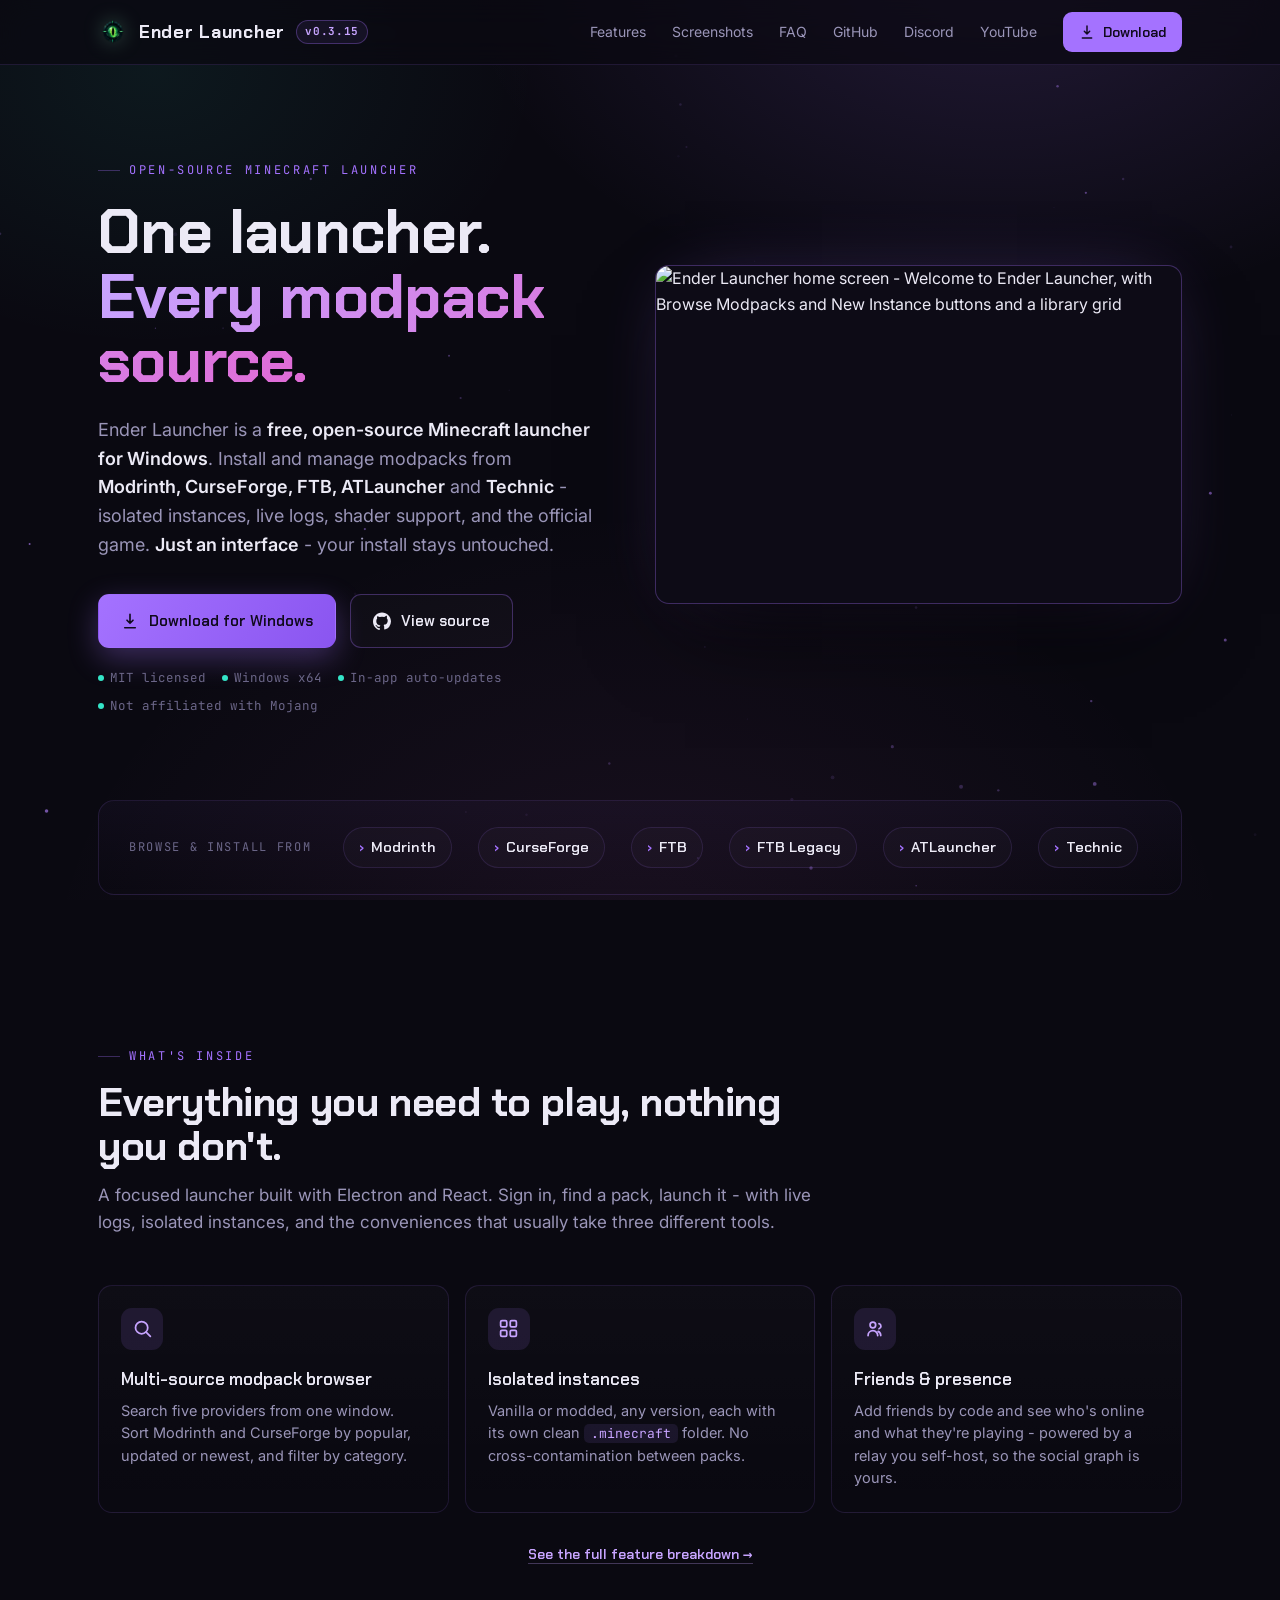
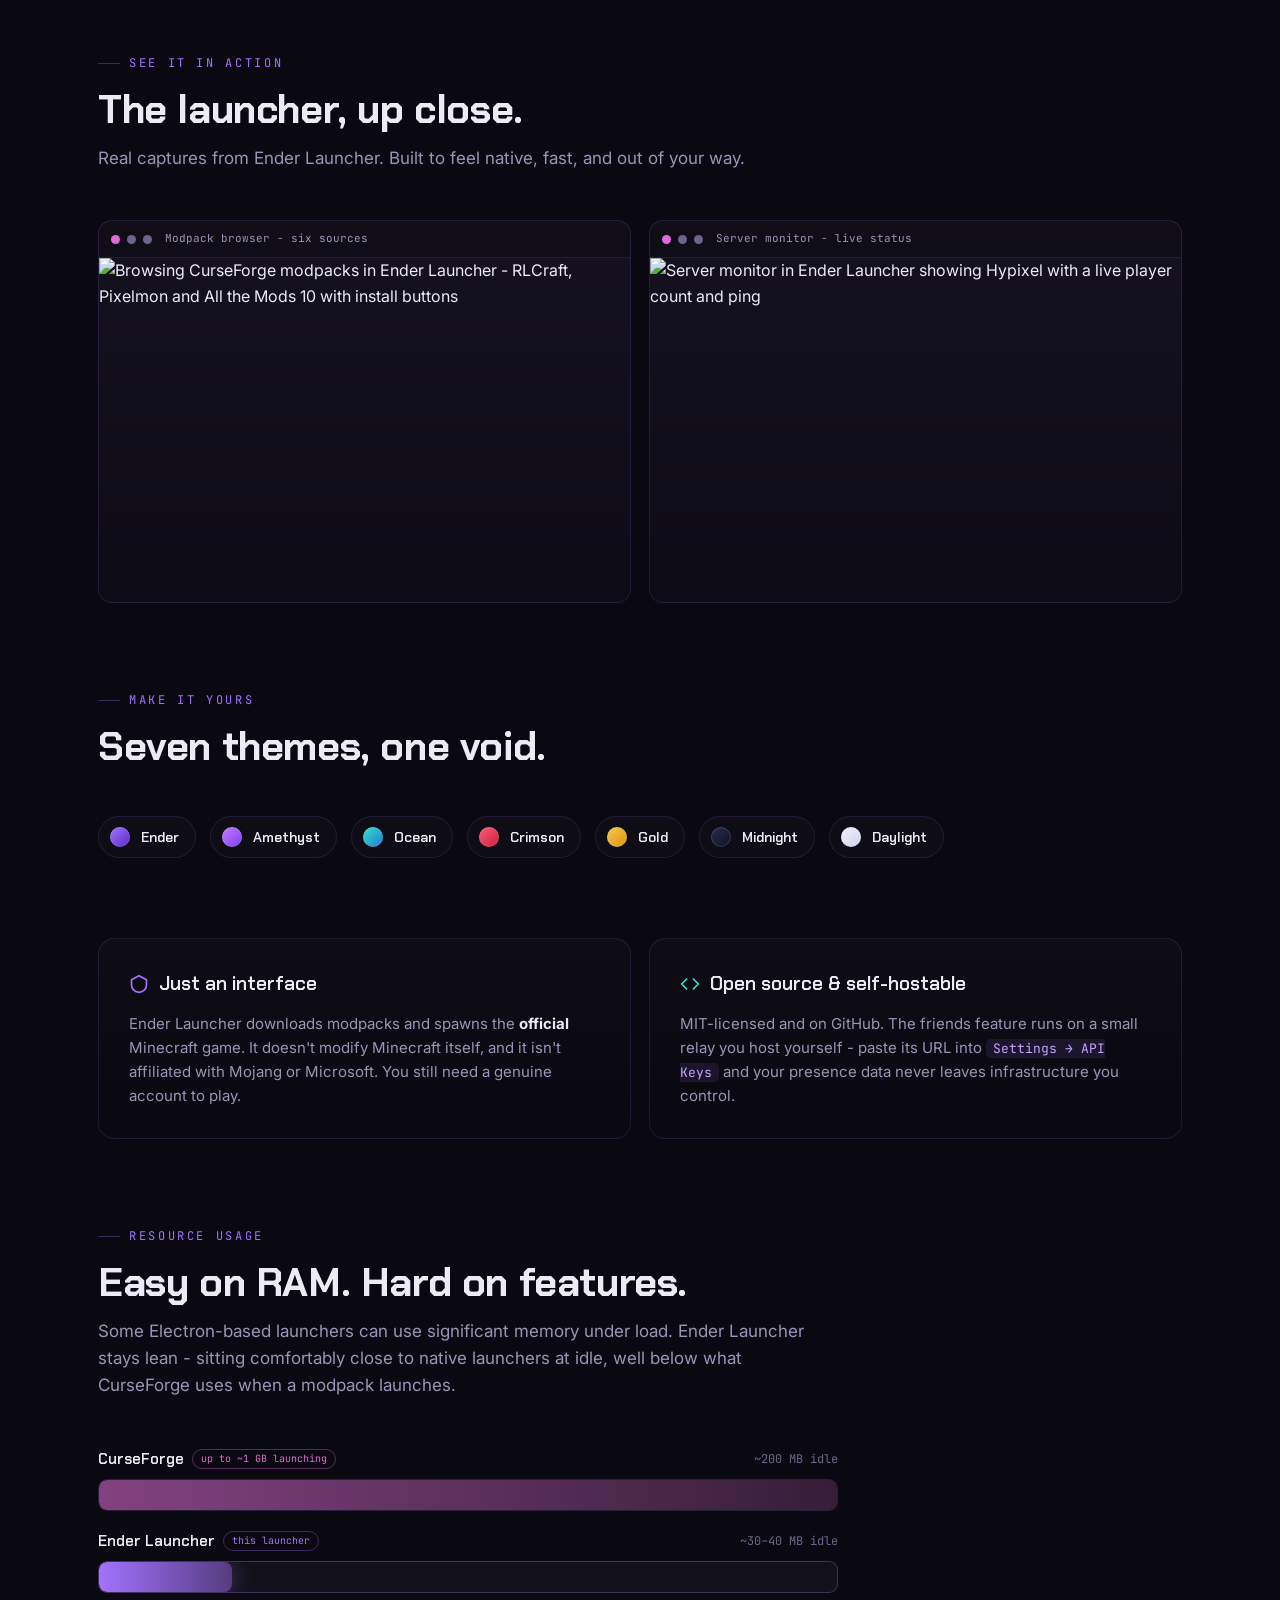
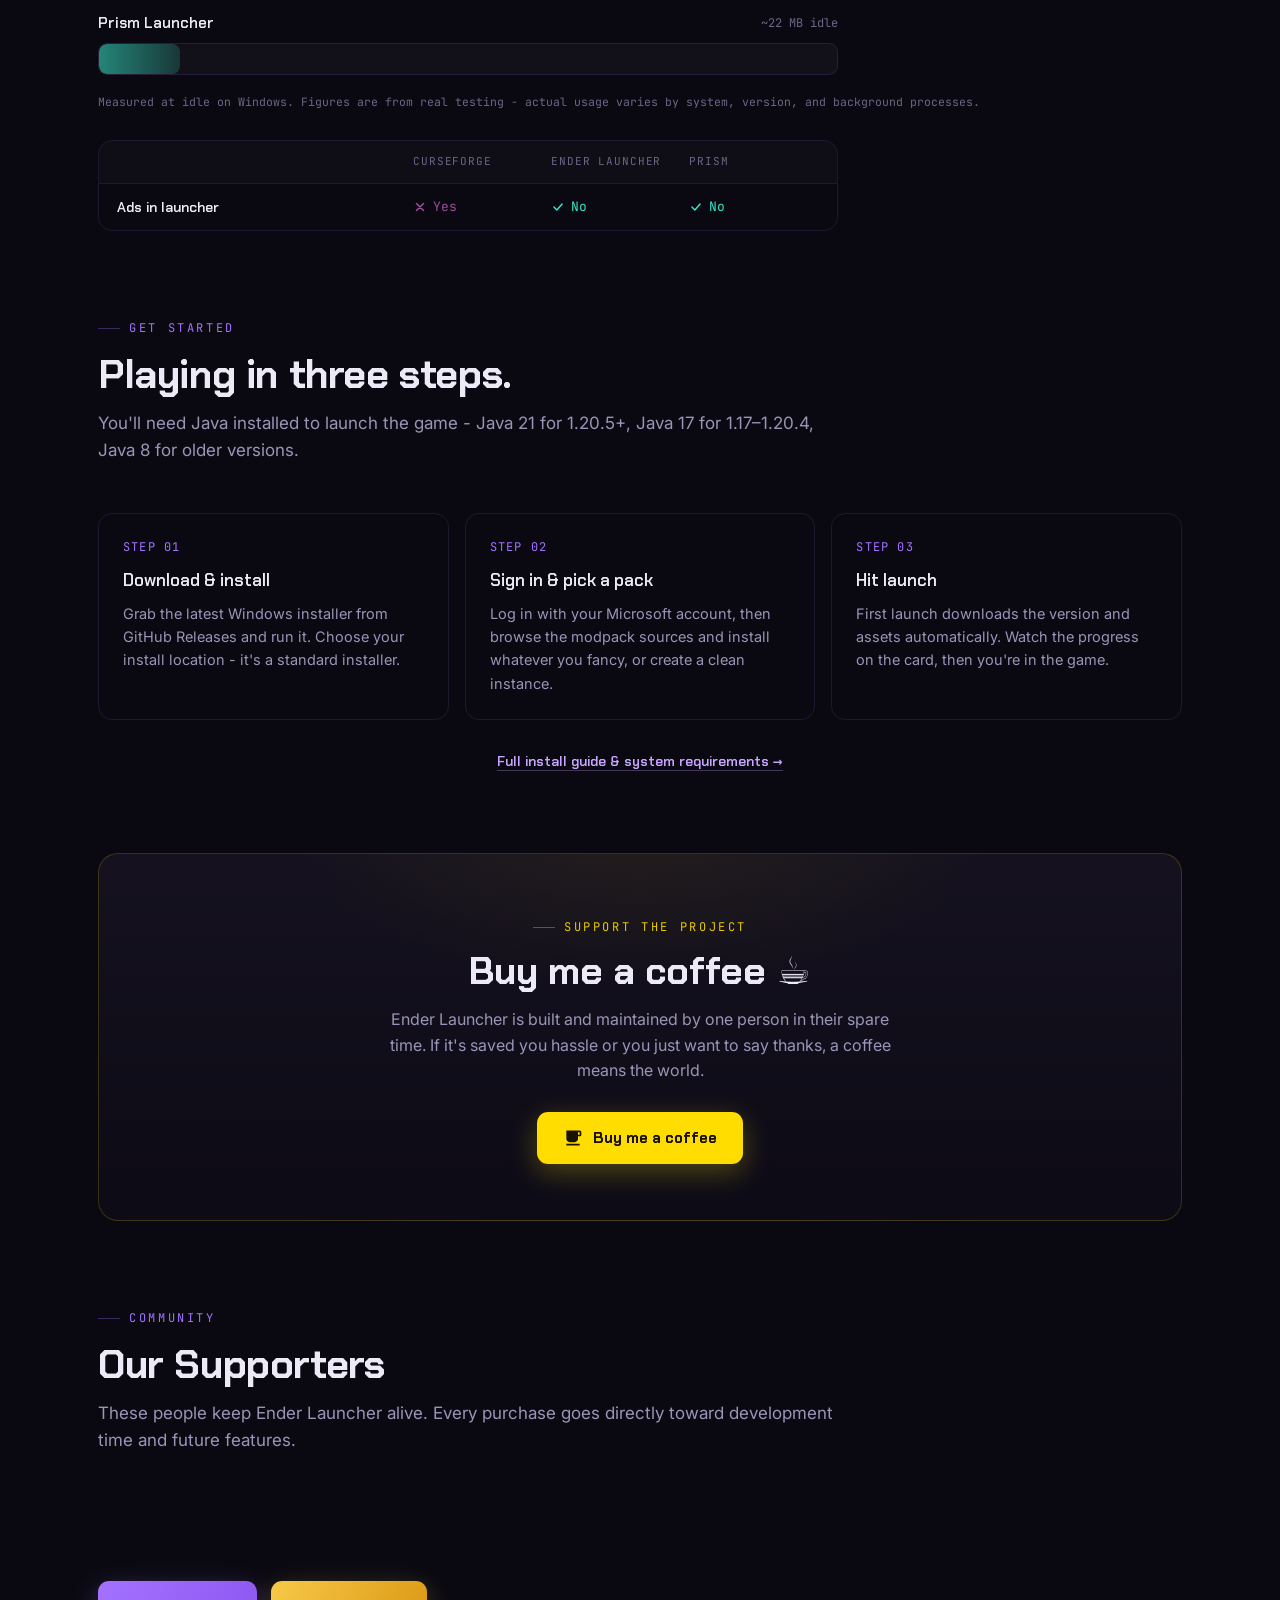
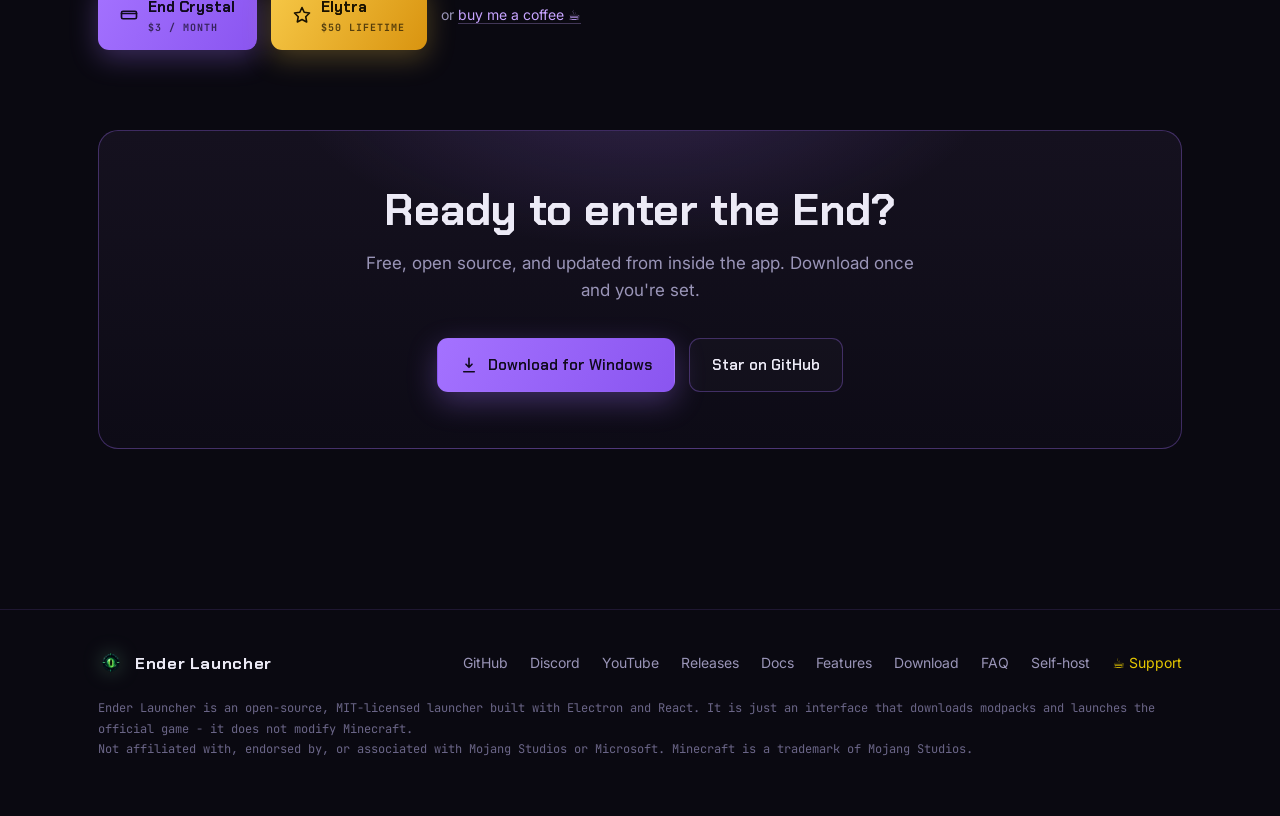
==== index.html @ 870aa7b1 "Rebrand from Ender Client to Ender Launcher Renames all display text, meta tags, structured data, an" ====
<!DOCTYPE html>
<html lang="en">
<head>
<meta charset="UTF-8" />
<meta name="viewport" content="width=device-width, initial-scale=1.0" />
<title>Ender Launcher | Free Open-Source Minecraft Launcher for Modrinth &amp; CurseForge</title>
<meta name="description" content="Free, open-source Minecraft launcher for Windows. Browse Modrinth, CurseForge, FTB, ATLauncher & Technic - isolated instances, live logs, shader support. MIT-licensed." />
<link rel="canonical" href="https://ender-client.xyz/" />

<link rel="icon" href="assets/favicon.ico" sizes="any" />
<link rel="icon" type="image/png" sizes="96x96" href="assets/favicon-96x96.png" />
<link rel="icon" type="image/png" sizes="192x192" href="assets/favicon-192x192.png" />
<link rel="icon" type="image/png" sizes="512x512" href="assets/favicon-512x512.png" />
<link rel="apple-touch-icon" href="assets/apple-touch-icon.png" />

<!-- Open Graph / social -->
<meta property="og:type" content="website" />
<meta property="og:url" content="https://ender-client.xyz/" />
<meta property="og:title" content="Ender Launcher - One launcher. Every modpack source." />
<meta property="og:description" content="Open-source Minecraft launcher. Browse Modrinth, CurseForge, FTB, ATLauncher and Technic, manage isolated instances, and launch the official game." />
<meta property="og:image" content="https://ender-client.xyz/assets/og.png" />
<meta property="og:site_name" content="Ender Launcher" />
<meta name="twitter:card" content="summary_large_image" />
<meta name="twitter:title" content="Ender Launcher - One launcher. Every modpack source." />
<meta name="twitter:description" content="Open-source Minecraft launcher for Modrinth, CurseForge, FTB, ATLauncher and Technic." />
<meta name="twitter:image" content="https://ender-client.xyz/assets/og.png" />
<meta name="theme-color" content="#0A0911" />

<link rel="preconnect" href="https://fonts.googleapis.com" />
<link rel="preconnect" href="https://fonts.gstatic.com" crossorigin />
<link href="https://fonts.googleapis.com/css2?family=Chakra+Petch:wght@500;600;700&family=Inter:wght@400;500;600&family=JetBrains+Mono:wght@400;500&display=swap" rel="stylesheet" />

<style>
  :root {
    --void: #0A0911;
    --void-2: #0D0B16;
    --obsidian: #15111F;
    --obsidian-2: #1C1729;
    --edge: rgba(164, 114, 255, 0.14);
    --edge-strong: rgba(164, 114, 255, 0.32);
    --ender: #A472FF;
    --ender-bright: #C7A4FF;
    --chorus: #E06AD6;
    --portal: #34E5C8;
    --paper: #ECEAF6;
    --mist: #9A95B8;
    --mist-dim: #6B6688;

    --display: "Chakra Petch", system-ui, sans-serif;
    --body: "Inter", system-ui, sans-serif;
    --mono: "JetBrains Mono", ui-monospace, monospace;

    --maxw: 1140px;
  }

  * { box-sizing: border-box; margin: 0; padding: 0; }
  html { scroll-behavior: smooth; }
  body {
    background: var(--void);
    color: var(--paper);
    font-family: var(--body);
    font-size: 16px;
    line-height: 1.6;
    -webkit-font-smoothing: antialiased;
    overflow-x: hidden;
  }

  .void-bg {
    position: fixed; inset: 0; z-index: -2;
    background:
      radial-gradient(900px 600px at 78% -5%, rgba(164,114,255,0.16), transparent 60%),
      radial-gradient(700px 500px at 12% 8%, rgba(52,229,200,0.07), transparent 55%),
      radial-gradient(1000px 800px at 50% 110%, rgba(224,106,214,0.08), transparent 60%),
      var(--void);
  }
  #particles { position: fixed; inset: 0; z-index: -1; pointer-events: none; }

  a { color: inherit; text-decoration: none; }
  .wrap { max-width: var(--maxw); margin: 0 auto; padding: 0 28px; }

  .eyebrow {
    font-family: var(--mono); font-size: 12px; letter-spacing: 0.22em;
    text-transform: uppercase; color: var(--ender);
    display: inline-flex; align-items: center; gap: 9px;
  }
  .eyebrow::before { content: ""; width: 22px; height: 1px; background: var(--edge-strong); }

  .logo-img {
    display: block;
  }

  /* nav */
  header {
    position: sticky; top: 0; z-index: 50;
    backdrop-filter: blur(14px);
    background: rgba(10, 9, 17, 0.72);
    border-bottom: 1px solid var(--edge);
  }
  nav { max-width: var(--maxw); margin: 0 auto; padding: 12px 28px; display: flex; align-items: center; gap: 18px; }
  .brand {
    display: flex; align-items: center; gap: 11px;
    font-family: var(--display); font-weight: 700; letter-spacing: 0.04em; font-size: 18px;
  }
  .brand .logo-img { width: 30px; height: 30px; filter: drop-shadow(0 0 10px rgba(120,200,150,0.35)); }
  .ver {
    font-family: var(--mono); font-size: 11px; color: var(--ender-bright);
    border: 1px solid var(--edge-strong); padding: 2px 8px; border-radius: 100px;
    background: rgba(164,114,255,0.08);
  }
  .nav-links { margin-left: auto; display: flex; align-items: center; gap: 26px; }
  .nav-links a { font-size: 14px; color: var(--mist); transition: color .18s; }
  .nav-links a:hover { color: var(--paper); }
  .nav-links a.nav-cta {
    display: inline-flex; align-items: center; gap: 8px;
    font-family: var(--display); font-weight: 600; font-size: 14px;
    padding: 9px 16px; border-radius: 9px; background: var(--ender); color: #110a1f;
    transition: transform .15s, box-shadow .15s;
  }
  .nav-links a.nav-cta:hover { color: #110a1f; transform: translateY(-1px); box-shadow: 0 8px 24px rgba(164,114,255,0.4); }
  .nav-toggle { display: none; }

  /* hero */
  .hero { padding: 88px 0 76px; }
  .hero-grid { display: grid; grid-template-columns: 1fr 1.05fr; gap: 56px; align-items: center; }
  h1 {
    font-family: var(--display); font-weight: 700;
    font-size: clamp(40px, 5.4vw, 62px); line-height: 1.04; letter-spacing: -0.01em; margin: 20px 0 0;
  }
  h1 .accent {
    background: linear-gradient(110deg, var(--ender-bright), var(--chorus));
    -webkit-background-clip: text; background-clip: text; color: transparent;
  }
  .lede { color: var(--mist); font-size: 18px; margin-top: 22px; max-width: 30em; }
  .lede strong { color: var(--paper); font-weight: 600; }
  .cta-row { display: flex; flex-wrap: wrap; gap: 14px; margin-top: 34px; }
  .btn {
    display: inline-flex; align-items: center; gap: 10px;
    font-family: var(--display); font-weight: 600; font-size: 15px;
    padding: 14px 22px; border-radius: 11px; border: 1px solid transparent;
    transition: transform .15s, box-shadow .15s, background .15s, border-color .15s;
  }
  .btn svg { width: 18px; height: 18px; }
  .btn-primary {
    background: linear-gradient(120deg, var(--ender), #8a55f0); color: #100a1d;
    box-shadow: 0 10px 30px rgba(164,114,255,0.32);
  }
  .btn-primary:hover { transform: translateY(-2px); box-shadow: 0 16px 40px rgba(164,114,255,0.45); }
  .btn-ghost { background: rgba(255,255,255,0.02); border-color: var(--edge-strong); color: var(--paper); }
  .btn-ghost:hover { border-color: var(--ender); background: rgba(164,114,255,0.08); }
  .meta-line {
    margin-top: 20px; font-family: var(--mono); font-size: 12.5px; color: var(--mist-dim);
    display: flex; flex-wrap: wrap; gap: 8px 16px;
  }
  .meta-line span { display: inline-flex; align-items: center; gap: 6px; }
  .dot { width: 6px; height: 6px; border-radius: 50%; background: var(--portal); }

  /* launcher mock */
  .mock {
    position: relative; border-radius: 16px; border: 1px solid var(--edge-strong);
    background: linear-gradient(180deg, var(--obsidian), var(--void-2));
    box-shadow: 0 40px 90px -30px rgba(0,0,0,0.8), 0 0 0 1px rgba(0,0,0,0.4);
    overflow: hidden; animation: rise .9s cubic-bezier(.2,.7,.2,1) both;
  }
  .mock-bar { display: flex; align-items: center; gap: 8px; padding: 11px 14px; border-bottom: 1px solid var(--edge); background: rgba(0,0,0,0.25); }
  .mock-bar .tl { display: flex; gap: 7px; }
  .mock-bar .tl i { width: 11px; height: 11px; border-radius: 50%; display: block; }
  .tl i:nth-child(1){ background:#E06AD6; } .tl i:nth-child(2){ background:#F0B53C; } .tl i:nth-child(3){ background:#34E5C8; }
  .mock-bar .title { margin-left: 8px; font-family: var(--display); font-weight: 600; font-size: 13px; letter-spacing: 0.03em; color: var(--mist); }
  .mock-body { display: grid; grid-template-columns: 52px 1fr; min-height: 380px; }
  .mock-side { border-right: 1px solid var(--edge); padding: 14px 0; display: flex; flex-direction: column; align-items: center; gap: 6px; background: rgba(0,0,0,0.15); }
  .mock-side .ic { width: 34px; height: 34px; border-radius: 9px; display: grid; place-items: center; color: var(--mist-dim); }
  .mock-side .ic svg { width: 17px; height: 17px; }
  .mock-side .ic.active { color: var(--ender-bright); background: rgba(164,114,255,0.14); box-shadow: inset 0 0 0 1px var(--edge-strong); }
  .mock-side .spacer { flex: 1; }
  .mock-main { padding: 16px 16px 18px; }
  .mock-head { display: flex; align-items: center; justify-content: space-between; margin-bottom: 14px; }
  .mock-head h4 { font-family: var(--display); font-weight: 600; font-size: 15px; }
  .mock-search { font-family: var(--mono); font-size: 11px; color: var(--mist-dim); border: 1px solid var(--edge); border-radius: 8px; padding: 6px 10px; }
  .cards { display: grid; gap: 10px; }
  .card { display: flex; align-items: center; gap: 12px; padding: 11px 12px; border-radius: 11px; border: 1px solid var(--edge); background: rgba(255,255,255,0.015); transition: border-color .2s, transform .2s; }
  .card:hover { border-color: var(--edge-strong); transform: translateX(2px); }
  .card.live { border-color: var(--edge-strong); background: rgba(164,114,255,0.06); }
  .card .thumb { width: 40px; height: 40px; border-radius: 9px; flex-shrink: 0; display: grid; place-items: center; font-family: var(--display); font-weight: 700; font-size: 16px; color: #0c0814; }
  .t-atm { background: linear-gradient(150deg,#A472FF,#6f44d8); }
  .t-van { background: linear-gradient(150deg,#34E5C8,#1f9e8c); color:#04201b; }
  .t-prom { background: linear-gradient(150deg,#E06AD6,#9a3e93); }
  .card .info { flex: 1; min-width: 0; }
  .card .name { font-weight: 600; font-size: 13.5px; display: flex; align-items: center; gap: 8px; }
  .card .tag { font-family: var(--mono); font-size: 10px; color: var(--mist); border: 1px solid var(--edge); border-radius: 5px; padding: 1px 6px; }
  .card .sub { font-family: var(--mono); font-size: 11px; color: var(--mist-dim); margin-top: 3px; }
  .card .play { width: 36px; height: 36px; border-radius: 9px; flex-shrink: 0; display: grid; place-items: center; background: var(--ender); color: #110a1f; box-shadow: 0 6px 16px rgba(164,114,255,0.4); }
  .card .play svg { width: 15px; height: 15px; }
  .progress { margin-top: 8px; height: 5px; border-radius: 100px; background: rgba(255,255,255,0.07); overflow: hidden; }
  .progress i { display: block; height: 100%; width: 64%; background: linear-gradient(90deg, var(--ender), var(--chorus)); border-radius: 100px; animation: load 2.6s ease-in-out infinite; }

  /* real hero screenshot */
  .hero-shot {
    border-radius: 14px; border: 1px solid var(--edge-strong); overflow: hidden;
    background: var(--void-2);
    box-shadow: 0 40px 90px -30px rgba(0,0,0,0.85), 0 0 70px -25px rgba(164,114,255,0.35);
    animation: rise .9s cubic-bezier(.2,.7,.2,1) both;
  }
  .hero-shot img { display: block; width: 100%; height: auto; }

  /* sources */
  .sources { padding: 8px 0 64px; }
  .sources .strip {
    border: 1px solid var(--edge); border-radius: 16px;
    background: linear-gradient(180deg, rgba(164,114,255,0.04), transparent);
    padding: 26px 30px; display: flex; align-items: center; flex-wrap: wrap; gap: 14px 26px;
  }
  .sources .label { font-family: var(--mono); font-size: 12px; letter-spacing: 0.14em; text-transform: uppercase; color: var(--mist-dim); margin-right: 6px; }
  .chip { font-family: var(--display); font-weight: 600; font-size: 14.5px; color: var(--paper); padding: 8px 15px; border-radius: 100px; border: 1px solid var(--edge); background: rgba(255,255,255,0.02); transition: border-color .2s; }
  .chip:hover { border-color: var(--edge-strong); }
  .chip .d { color: var(--ender); margin-right: 7px; }

  /* sections */
  section.block { padding: 80px 0; }
  .sec-head { max-width: 46em; margin-bottom: 48px; }
  .sec-head h2 { font-family: var(--display); font-weight: 700; font-size: clamp(28px, 3.6vw, 40px); line-height: 1.1; margin-top: 14px; letter-spacing: -0.01em; }
  .sec-head p { color: var(--mist); margin-top: 14px; font-size: 17px; }

  /* features */
  .feat-grid { display: grid; grid-template-columns: repeat(3, 1fr); gap: 16px; }
  .feat { border: 1px solid var(--edge); border-radius: 14px; padding: 22px; background: linear-gradient(180deg, rgba(255,255,255,0.018), transparent); transition: border-color .2s, transform .2s, background .2s; }
  .feat:hover { border-color: var(--edge-strong); transform: translateY(-3px); background: rgba(164,114,255,0.04); }
  .feat .ic { width: 42px; height: 42px; border-radius: 11px; display: grid; place-items: center; background: rgba(164,114,255,0.12); color: var(--ender-bright); margin-bottom: 16px; }
  .feat .ic svg { width: 21px; height: 21px; }
  .feat h3 { font-family: var(--display); font-weight: 600; font-size: 17px; margin-bottom: 7px; }
  .feat p { color: var(--mist); font-size: 14.5px; line-height: 1.55; }

  /* screenshots gallery */
  .gallery { display: grid; grid-template-columns: repeat(2, 1fr); gap: 18px; }
  .shot {
    border-radius: 14px; border: 1px solid var(--edge); overflow: hidden;
    background: linear-gradient(180deg, var(--obsidian), var(--void-2));
    transition: border-color .2s, transform .2s; position: relative;
  }
  .shot:hover { border-color: var(--edge-strong); transform: translateY(-3px); }
  .shot .chrome { display: flex; align-items: center; gap: 7px; padding: 9px 12px; border-bottom: 1px solid var(--edge); background: rgba(0,0,0,0.25); }
  .shot .chrome i { width: 9px; height: 9px; border-radius: 50%; background: var(--mist-dim); }
  .shot .chrome i:first-child { background: var(--chorus); }
  .shot .chrome span { margin-left: 6px; font-family: var(--mono); font-size: 11px; color: var(--mist); }
  .shot img { display: block; width: 100%; height: auto; }
  /* placeholder state until real screenshots are added */
  .shot .ph {
    aspect-ratio: 16 / 10; display: flex; flex-direction: column; align-items: center; justify-content: center; gap: 12px;
    background:
      radial-gradient(400px 200px at 50% 30%, rgba(164,114,255,0.08), transparent 70%),
      repeating-linear-gradient(135deg, rgba(255,255,255,0.015) 0 2px, transparent 2px 12px);
    color: var(--mist-dim);
  }
  .shot .ph img { width: 52px; height: 52px; image-rendering: pixelated; opacity: 0.5; }
  .shot .ph .cap { font-family: var(--mono); font-size: 12px; letter-spacing: 0.06em; }

  /* themes */
  .themes-row { display: flex; flex-wrap: wrap; gap: 14px; margin-top: 8px; }
  .theme { display: flex; align-items: center; gap: 11px; border: 1px solid var(--edge); border-radius: 100px; padding: 9px 16px 9px 11px; background: rgba(255,255,255,0.02); transition: border-color .2s, transform .2s; }
  .theme:hover { transform: translateY(-2px); border-color: var(--edge-strong); }
  .swatch { width: 20px; height: 20px; border-radius: 50%; box-shadow: inset 0 0 0 1px rgba(255,255,255,0.12); }
  .theme span { font-family: var(--display); font-weight: 600; font-size: 14px; }

  /* split panels */
  .split { display: grid; grid-template-columns: 1fr 1fr; gap: 18px; }
  .panel { border: 1px solid var(--edge); border-radius: 16px; padding: 30px; background: linear-gradient(180deg, rgba(255,255,255,0.018), transparent); }
  .panel h3 { font-family: var(--display); font-weight: 600; font-size: 19px; margin-bottom: 12px; display:flex; align-items:center; gap:10px; }
  .panel h3 svg { width: 20px; height: 20px; color: var(--ender); }
  .panel p { color: var(--mist); font-size: 15px; }
  .panel.portal h3 svg { color: var(--portal); }
  code.inline { font-family: var(--mono); font-size: 13px; color: var(--ender-bright); background: rgba(164,114,255,0.1); padding: 1px 7px; border-radius: 5px; }

  /* install */
  .steps { display: grid; grid-template-columns: repeat(3,1fr); gap: 16px; }
  .step { border: 1px solid var(--edge); border-radius: 14px; padding: 24px; }
  .step .n { font-family: var(--mono); font-size: 12px; color: var(--ender); letter-spacing: 0.1em; }
  .step h3 { font-family: var(--display); font-weight: 600; font-size: 17px; margin: 10px 0 8px; }
  .step p { color: var(--mist); font-size: 14.5px; }
  .step p code { font-family: var(--mono); font-size: 12.5px; color: var(--ender-bright); }

  /* ram comparison */
  .ram-chart { display: flex; flex-direction: column; gap: 18px; max-width: 740px; }
  .ram-row { display: flex; flex-direction: column; gap: 8px; }
  .ram-label { display: flex; align-items: center; justify-content: space-between; gap: 12px; }
  .ram-name { font-family: var(--display); font-weight: 600; font-size: 15px; display: flex; align-items: center; gap: 8px; }
  .ram-badge { font-family: var(--mono); font-size: 10px; color: var(--ender); border: 1px solid var(--edge-strong); border-radius: 100px; padding: 1px 8px; font-weight: 400; }
  .ram-badge-warn { color: var(--chorus); border-color: rgba(224,106,214,0.35); }
  .ram-val { font-family: var(--mono); font-size: 12px; color: var(--mist-dim); white-space: nowrap; }
  .ram-track { height: 32px; background: rgba(255,255,255,0.035); border-radius: 9px; border: 1px solid var(--edge); overflow: hidden; }
  .ram-fill { height: 100%; border-radius: 8px; transition: width .6s cubic-bezier(.2,.7,.2,1); }
  .ram-fill-high  { background: linear-gradient(90deg, rgba(224,106,214,0.55) 0%, rgba(200,80,180,0.2) 100%); }
  .ram-fill-ender { background: linear-gradient(90deg, var(--ender) 0%, rgba(164,114,255,0.45) 100%); box-shadow: 0 0 22px rgba(164,114,255,0.35); }
  .ram-fill-low   { background: linear-gradient(90deg, rgba(52,229,200,0.55) 0%, rgba(52,229,200,0.18) 100%); }
  .ram-row-ender .ram-track { border-color: var(--edge-strong); }
  .ram-note { margin-top: 18px; font-family: var(--mono); font-size: 11.5px; color: var(--mist-dim); line-height: 1.65; }
  .cmp-table { margin-top: 28px; border: 1px solid var(--edge); border-radius: 14px; overflow: hidden; max-width: 740px; }
  .cmp-row { display: grid; grid-template-columns: 1fr repeat(3, 130px); align-items: center; padding: 12px 18px; gap: 8px; }
  .cmp-row + .cmp-row { border-top: 1px solid var(--edge); }
  .cmp-head { background: rgba(255,255,255,0.025); font-family: var(--mono); font-size: 11px; letter-spacing: 0.08em; color: var(--mist-dim); text-transform: uppercase; }
  .cmp-feat { font-family: var(--display); font-weight: 600; font-size: 14px; }
  .cmp-good, .cmp-bad { font-family: var(--mono); font-size: 13px; display: flex; align-items: center; gap: 6px; }
  .cmp-good svg, .cmp-bad svg { width: 14px; height: 14px; flex-shrink: 0; }
  .cmp-good { color: var(--portal); }
  .cmp-bad  { color: rgba(224,106,214,0.7); }
  @media (max-width: 640px) {
    .cmp-row { grid-template-columns: 1fr repeat(3, 72px); padding: 10px 14px; gap: 4px; }
    .cmp-feat { font-size: 13px; }
    .cmp-good, .cmp-bad { font-size: 11px; }
  }

  /* support */
  .support {
    border: 1px solid rgba(255,221,0,0.18); border-radius: 20px; padding: 56px 40px; text-align: center;
    background: radial-gradient(600px 280px at 50% -10%, rgba(255,221,0,0.07), transparent 60%), linear-gradient(180deg, var(--obsidian), var(--void-2));
  }
  .support .eyebrow { color: #e6c800; }
  .support .eyebrow::before { background: rgba(255,221,0,0.35); }
  .support h2 { font-family: var(--display); font-weight: 700; font-size: clamp(26px, 3.6vw, 38px); line-height: 1.1; margin-top: 14px; }
  .support p { color: var(--mist); margin: 14px auto 28px; max-width: 32em; font-size: 16px; }
  .btn-coffee {
    display: inline-flex; align-items: center; gap: 10px;
    font-family: var(--display); font-weight: 700; font-size: 15px;
    padding: 14px 26px; border-radius: 11px; border: none;
    background: #FFDD00; color: #1a1200;
    box-shadow: 0 8px 28px rgba(255,221,0,0.28);
    transition: transform .15s, box-shadow .15s;
  }
  .btn-coffee:hover { transform: translateY(-2px); box-shadow: 0 14px 36px rgba(255,221,0,0.4); color: #1a1200; }
  .btn-coffee svg { width: 20px; height: 20px; flex-shrink: 0; }
  @media (max-width: 560px) { .support { padding: 40px 24px; } }

  /* supporters */
  .supporters-grid { display: flex; flex-wrap: wrap; gap: 10px; margin-top: 28px; min-height: 48px; }
  .s-chip {
    display: flex; align-items: center; gap: 10px;
    border: 1px solid var(--edge); border-radius: 100px;
    padding: 7px 15px 7px 10px; background: rgba(255,255,255,0.02);
    transition: border-color .2s, transform .2s;
  }
  .s-chip:hover { border-color: var(--edge-strong); transform: translateY(-2px); }
  .s-av {
    width: 30px; height: 30px; border-radius: 50%; flex-shrink: 0;
    display: grid; place-items: center;
    font-family: var(--display); font-weight: 700; font-size: 13px; color: #0c0814;
  }
  .s-av-end-crystal { background: linear-gradient(135deg, var(--ender), #6f44d8); }
  .s-av-elytra      { background: linear-gradient(135deg, #f7c948, #d99410); color: #1a1200 !important; }
  .s-av-default     { background: linear-gradient(135deg, var(--chorus), #9a3e93); }
  .s-name { font-family: var(--display); font-weight: 600; font-size: 14px; line-height: 1.2; }
  .s-tier { font-family: var(--mono); font-size: 10px; color: var(--mist-dim); }
  .s-empty { font-family: var(--mono); font-size: 13px; color: var(--mist-dim); padding: 4px 0; }
  .s-cta-row { display: flex; flex-wrap: wrap; align-items: center; gap: 14px; margin-top: 30px; }
  .btn-stripe {
    display: inline-flex; align-items: center; gap: 10px;
    font-family: var(--display); font-weight: 700; font-size: 15px;
    padding: 14px 22px; border-radius: 11px; border: none;
    background: linear-gradient(120deg, var(--ender), #8a55f0); color: #100a1d;
    box-shadow: 0 8px 28px rgba(164,114,255,0.32);
    transition: transform .15s, box-shadow .15s;
  }
  .btn-stripe:hover { transform: translateY(-2px); box-shadow: 0 14px 36px rgba(164,114,255,0.45); color: #100a1d; }
  .btn-stripe svg { width: 18px; height: 18px; flex-shrink: 0; }
  .btn-stripe-gold {
    display: inline-flex; align-items: center; gap: 10px;
    font-family: var(--display); font-weight: 700; font-size: 15px;
    padding: 14px 22px; border-radius: 11px; border: none;
    background: linear-gradient(120deg, #f7c948, #d99410); color: #1a1200;
    box-shadow: 0 8px 28px rgba(247,201,72,0.28);
    transition: transform .15s, box-shadow .15s;
  }
  .btn-stripe-gold:hover { transform: translateY(-2px); box-shadow: 0 14px 36px rgba(247,201,72,0.42); color: #1a1200; }
  .btn-stripe-gold svg { width: 18px; height: 18px; flex-shrink: 0; }
  .tier-label {
    font-family: var(--mono); font-size: 10px; letter-spacing: 0.1em; text-transform: uppercase;
    opacity: 0.7; display: block; margin-top: 1px;
  }
  .s-alt { font-size: 14px; color: var(--mist); }
  .s-alt a { color: var(--ender-bright); border-bottom: 1px solid rgba(199,164,255,0.3); transition: border-color .15s; }
  .s-alt a:hover { border-color: var(--ender-bright); }

  /* final */
  .final {
    border: 1px solid var(--edge-strong); border-radius: 20px; padding: 56px 40px; text-align: center;
    background: radial-gradient(600px 300px at 50% -20%, rgba(164,114,255,0.2), transparent 60%), linear-gradient(180deg, var(--obsidian), var(--void-2));
  }
  .final h2 { font-family: var(--display); font-weight: 700; font-size: clamp(28px, 4vw, 44px); line-height: 1.08; }
  .final p { color: var(--mist); margin: 16px auto 30px; max-width: 34em; font-size: 17px; }

  /* footer */
  footer { border-top: 1px solid var(--edge); padding: 40px 0 56px; margin-top: 80px; }
  .foot { display: flex; flex-wrap: wrap; align-items: center; gap: 16px 28px; }
  .foot .brand { font-size: 16px; }
  .foot .brand .logo-img { width: 26px; height: 26px; }
  .foot-links { display: flex; gap: 22px; margin-left: auto; }
  .foot-links a { font-size: 14px; color: var(--mist); transition: color .18s; }
  .foot-links a:hover { color: var(--paper); }
  .disclaimer { margin-top: 22px; font-family: var(--mono); font-size: 12px; color: var(--mist-dim); line-height: 1.7; }

  @keyframes rise { from { opacity: 0; transform: translateY(22px); } to { opacity: 1; transform: none; } }
  @keyframes load { 0%{ width: 18%; } 50%{ width: 78%; } 100%{ width: 18%; } }

  .reveal { opacity: 0; transform: translateY(20px); transition: opacity .7s ease, transform .7s ease; }
  .reveal.in { opacity: 1; transform: none; }

  @media (max-width: 900px) {
    .hero-grid { grid-template-columns: 1fr; gap: 44px; }
    .mock { max-width: 520px; }
    .feat-grid, .steps { grid-template-columns: 1fr 1fr; }
    .split, .gallery { grid-template-columns: 1fr; }
    .nav-links { display: none; }
    .nav-links.open { display: flex; flex-direction: column; align-items: flex-start; position: absolute; top: 100%; left: 0; right: 0; background: var(--void-2); border-bottom: 1px solid var(--edge); padding: 18px 28px; gap: 16px; }
    .nav-toggle { display: grid; place-items: center; margin-left: auto; width: 40px; height: 40px; border-radius: 9px; border: 1px solid var(--edge); background: transparent; color: var(--paper); cursor: pointer; }
    .nav-toggle svg { width: 20px; height: 20px; }
  }
  @media (max-width: 560px) {
    .wrap { padding: 0 20px; }
    .feat-grid, .steps { grid-template-columns: 1fr; }
    .hero { padding: 56px 0 50px; }
    section.block { padding: 56px 0; }
    .final { padding: 40px 24px; }
    .mock-body { min-height: 340px; }
  }
  @media (prefers-reduced-motion: reduce) {
    * { animation: none !important; scroll-behavior: auto; }
    .reveal { opacity: 1; transform: none; transition: none; }
  }
  :focus-visible { outline: 2px solid var(--ender); outline-offset: 3px; border-radius: 4px; }
</style>

<script type="application/ld+json">
[
  {
    "@context": "https://schema.org",
    "@type": "SoftwareApplication",
    "name": "Ender Launcher",
    "applicationCategory": "GameApplication",
    "operatingSystem": "Windows",
    "offers": {
      "@type": "Offer",
      "price": "0",
      "priceCurrency": "USD"
    },
    "softwareVersion": "0.3.15",
    "description": "Free, open-source Minecraft launcher. Browse Modrinth, CurseForge, FTB, ATLauncher and Technic - isolated instances, live logs, shader support. MIT-licensed.",
    "url": "https://ender-client.xyz/",
    "image": "https://ender-client.xyz/assets/og.png",
    "downloadUrl": "https://github.com/Sxarlos/EnderClient/releases/latest",
    "featureList": "Secure Microsoft login, Multi-source modpack browser (Modrinth, CurseForge, FTB, ATLauncher, Technic), Isolated instances, Live launch logs, Server monitor, Quick connect to saved servers, Friends & presence, Shader auto-install, In-app updates, Seven built-in themes",
    "softwareRequirements": "Java 8, 17, or 21",
    "license": "https://opensource.org/licenses/MIT",
    "author": {
      "@type": "Person",
      "name": "Sxarlos"
    }
  },
  {
    "@context": "https://schema.org",
    "@type": "WebSite",
    "name": "Ender Launcher",
    "url": "https://ender-client.xyz/"
  },
  {
    "@context": "https://schema.org",
    "@type": "Organization",
    "name": "Ender Launcher",
    "url": "https://ender-client.xyz/",
    "logo": "https://ender-client.xyz/assets/logo.png"
  }
]
</script>
</head>
<body>
<div class="void-bg"></div>
<canvas id="particles"></canvas>

<!-- NAV -->
<header>
  <nav>
    <a href="#top" class="brand">
      <img class="logo-img" src="assets/logo.png" alt="Ender Launcher logo" width="30" height="30" />
      Ender Launcher
      <span class="ver" id="ver">v0.3.15</span>
    </a>
    <div class="nav-links" id="navlinks">
      <a href="/features">Features</a>
      <a href="#screens">Screenshots</a>
      <a href="/faq">FAQ</a>
      <a href="https://github.com/Sxarlos/EnderClient" target="_blank" rel="noopener">GitHub</a>
      <a href="https://discord.gg/zzWF8nBhYD" target="_blank" rel="noopener">Discord</a>
      <a href="https://www.youtube.com/@EnderClientApp" target="_blank" rel="noopener">YouTube</a>
      <a class="nav-cta" href="/download">
        <svg viewBox="0 0 24 24" width="16" height="16" fill="none" stroke="currentColor" stroke-width="2.2" stroke-linecap="round" stroke-linejoin="round"><path d="M12 3v12m0 0 4-4m-4 4-4-4M5 21h14"/></svg>
        Download
      </a>
    </div>
    <button class="nav-toggle" id="navtoggle" aria-label="Menu">
      <svg viewBox="0 0 24 24" fill="none" stroke="currentColor" stroke-width="2" stroke-linecap="round"><path d="M4 6h16M4 12h16M4 18h16"/></svg>
    </button>
  </nav>
</header>

<main id="top">
  <!-- HERO -->
  <section class="hero">
    <div class="wrap hero-grid">
      <div>
        <span class="eyebrow">Open-source Minecraft launcher</span>
        <h1>One launcher.<br /><span class="accent">Every modpack source.</span></h1>
        <p class="lede">Ender Launcher is a <strong>free, open-source Minecraft launcher for Windows</strong>. Install and manage modpacks from <strong>Modrinth, CurseForge, FTB, ATLauncher</strong> and <strong>Technic</strong> - isolated instances, live logs, shader support, and the official game. <strong>Just an interface</strong> - your install stays untouched.</p>
        <div class="cta-row">
          <a class="btn btn-primary" href="https://github.com/Sxarlos/EnderClient/releases/latest" target="_blank" rel="noopener">
            <svg viewBox="0 0 24 24" fill="none" stroke="currentColor" stroke-width="2.2" stroke-linecap="round" stroke-linejoin="round"><path d="M12 3v12m0 0 4-4m-4 4-4-4M5 21h14"/></svg>
            Download for Windows
          </a>
          <a class="btn btn-ghost" href="https://github.com/Sxarlos/EnderClient" target="_blank" rel="noopener">
            <svg viewBox="0 0 24 24" fill="currentColor"><path d="M12 .5C5.4.5 0 5.9 0 12.6c0 5.3 3.4 9.8 8.2 11.4.6.1.8-.3.8-.6v-2c-3.3.7-4-1.6-4-1.6-.6-1.4-1.3-1.8-1.3-1.8-1.1-.7.1-.7.1-.7 1.2.1 1.8 1.2 1.8 1.2 1.1 1.8 2.8 1.3 3.5 1 .1-.8.4-1.3.8-1.6-2.7-.3-5.5-1.3-5.5-5.9 0-1.3.5-2.4 1.2-3.2-.1-.3-.5-1.5.1-3.2 0 0 1-.3 3.3 1.2a11.5 11.5 0 0 1 6 0C17.3 4.7 18.3 5 18.3 5c.6 1.7.2 2.9.1 3.2.8.8 1.2 1.9 1.2 3.2 0 4.6-2.8 5.6-5.5 5.9.4.4.8 1.1.8 2.2v3.3c0 .3.2.7.8.6A12 12 0 0 0 24 12.6C24 5.9 18.6.5 12 .5z"/></svg>
            View source
          </a>
        </div>
        <div class="meta-line">
          <span><span class="dot"></span>MIT licensed</span>
          <span><span class="dot"></span>Windows x64</span>
          <span><span class="dot"></span>In-app auto-updates</span>
          <span><span class="dot"></span>Not affiliated with Mojang</span>
        </div>
      </div>

      <!-- hero: real home screen -->
      <div class="hero-shot">
        <img src="assets/screenshots/home.webp" alt="Ender Launcher home screen - Welcome to Ender Launcher, with Browse Modpacks and New Instance buttons and a library grid" width="1163" height="746" />
      </div>
    </div>
  </section>

  <!-- SOURCES -->
  <section class="sources" id="sources">
    <div class="wrap">
      <div class="strip reveal">
        <span class="label">Browse &amp; install from</span>
        <span class="chip"><span class="d">›</span>Modrinth</span>
        <span class="chip"><span class="d">›</span>CurseForge</span>
        <span class="chip"><span class="d">›</span>FTB</span>
        <span class="chip"><span class="d">›</span>FTB Legacy</span>
        <span class="chip"><span class="d">›</span>ATLauncher</span>
        <span class="chip"><span class="d">›</span>Technic</span>
      </div>
    </div>
  </section>

  <!-- FEATURES -->
  <section class="block" id="features">
    <div class="wrap">
      <div class="sec-head reveal">
        <span class="eyebrow">What's inside</span>
        <h2>Everything you need to play, nothing you don't.</h2>
        <p>A focused launcher built with Electron and React. Sign in, find a pack, launch it - with live logs, isolated instances, and the conveniences that usually take three different tools.</p>
      </div>
      <div class="feat-grid">
        <div class="feat reveal">
          <div class="ic"><svg viewBox="0 0 24 24" fill="none" stroke="currentColor" stroke-width="2" stroke-linecap="round" stroke-linejoin="round"><circle cx="11" cy="11" r="7"/><path d="m21 21-4.3-4.3"/></svg></div>
          <h3>Multi-source modpack browser</h3>
          <p>Search five providers from one window. Sort Modrinth and CurseForge by popular, updated or newest, and filter by category.</p>
        </div>
        <div class="feat reveal">
          <div class="ic"><svg viewBox="0 0 24 24" fill="none" stroke="currentColor" stroke-width="2" stroke-linecap="round" stroke-linejoin="round"><rect x="3" y="3" width="7" height="7" rx="1.5"/><rect x="14" y="3" width="7" height="7" rx="1.5"/><rect x="3" y="14" width="7" height="7" rx="1.5"/><rect x="14" y="14" width="7" height="7" rx="1.5"/></svg></div>
          <h3>Isolated instances</h3>
          <p>Vanilla or modded, any version, each with its own clean <code class="inline">.minecraft</code> folder. No cross-contamination between packs.</p>
        </div>
        <div class="feat reveal">
          <div class="ic"><svg viewBox="0 0 24 24" fill="none" stroke="currentColor" stroke-width="2" stroke-linecap="round" stroke-linejoin="round"><circle cx="9" cy="8" r="3.2"/><path d="M3.5 20a5.5 5.5 0 0 1 11 0M16 6.5a3 3 0 0 1 0 5.8M18 20a5.3 5.3 0 0 0-3-4.7"/></svg></div>
          <h3>Friends &amp; presence</h3>
          <p>Add friends by code and see who's online and what they're playing - powered by a relay you self-host, so the social graph is yours.</p>
        </div>
      </div>
      <div style="margin-top:28px;text-align:center;">
        <a href="/features" style="font-family:var(--display);font-weight:600;font-size:14px;color:var(--ender-bright);border-bottom:1px solid rgba(199,164,255,0.3);transition:border-color .15s;">See the full feature breakdown →</a>
      </div>
    </div>
  </section>

  <!-- SCREENSHOTS -->
  <section class="block" id="screens" style="padding-top:0;">
    <div class="wrap">
      <div class="sec-head reveal">
        <span class="eyebrow">See it in action</span>
        <h2>The launcher, up close.</h2>
        <p>Real captures from Ender Launcher. Built to feel native, fast, and out of your way.</p>
      </div>
      <div class="gallery">
        <div class="shot reveal">
          <div class="chrome"><i></i><i></i><i></i><span>Modpack browser - six sources</span></div>
          <img src="assets/screenshots/browse.webp" alt="Browsing CurseForge modpacks in Ender Launcher - RLCraft, Pixelmon and All the Mods 10 with install buttons" width="1166" height="751" />
        </div>
        <div class="shot reveal">
          <div class="chrome"><i></i><i></i><i></i><span>Server monitor - live status</span></div>
          <img src="assets/screenshots/servers.webp" alt="Server monitor in Ender Launcher showing Hypixel with a live player count and ping" width="1165" height="754" />
        </div>
      </div>
    </div>
  </section>

  <!-- THEMES -->
  <section class="block" style="padding-top:0;">
    <div class="wrap">
      <div class="sec-head reveal">
        <span class="eyebrow">Make it yours</span>
        <h2>Seven themes, one void.</h2>
      </div>
      <div class="themes-row reveal">
        <div class="theme"><span class="swatch" style="background:linear-gradient(135deg,#A472FF,#5b2bc9)"></span><span>Ender</span></div>
        <div class="theme"><span class="swatch" style="background:linear-gradient(135deg,#C77DFF,#7b3ff2)"></span><span>Amethyst</span></div>
        <div class="theme"><span class="swatch" style="background:linear-gradient(135deg,#34E5C8,#2477d6)"></span><span>Ocean</span></div>
        <div class="theme"><span class="swatch" style="background:linear-gradient(135deg,#FF5C7A,#c81e3a)"></span><span>Crimson</span></div>
        <div class="theme"><span class="swatch" style="background:linear-gradient(135deg,#F7C948,#d99410)"></span><span>Gold</span></div>
        <div class="theme"><span class="swatch" style="background:linear-gradient(135deg,#2a2d52,#10121f)"></span><span>Midnight</span></div>
        <div class="theme"><span class="swatch" style="background:linear-gradient(135deg,#f4f1ff,#cfd2e8)"></span><span>Daylight</span></div>
      </div>
    </div>
  </section>

  <!-- HONESTY SPLIT -->
  <section class="block" style="padding-top:0;">
    <div class="wrap split">
      <div class="panel reveal">
        <h3><svg viewBox="0 0 24 24" fill="none" stroke="currentColor" stroke-width="2" stroke-linecap="round" stroke-linejoin="round"><path d="M12 2 3 7v6c0 5 3.8 8.3 9 9 5.2-.7 9-4 9-9V7z"/></svg>Just an interface</h3>
        <p>Ender Launcher downloads modpacks and spawns the <strong style="color:var(--paper)">official</strong> Minecraft game. It doesn't modify Minecraft itself, and it isn't affiliated with Mojang or Microsoft. You still need a genuine account to play.</p>
      </div>
      <div class="panel portal reveal">
        <h3><svg viewBox="0 0 24 24" fill="none" stroke="currentColor" stroke-width="2" stroke-linecap="round" stroke-linejoin="round"><path d="M16 18 22 12 16 6M8 6 2 12 8 18"/></svg>Open source &amp; self-hostable</h3>
        <p>MIT-licensed and on GitHub. The friends feature runs on a small relay you host yourself - paste its URL into <code class="inline">Settings → API Keys</code> and your presence data never leaves infrastructure you control.</p>
      </div>
    </div>
  </section>

  <!-- RAM COMPARISON -->
  <section class="block" id="performance" style="padding-top:0;">
    <div class="wrap">
      <div class="sec-head reveal">
        <span class="eyebrow">Resource usage</span>
        <h2>Easy on RAM. Hard on features.</h2>
        <p>Some Electron-based launchers can use significant memory under load. Ender Launcher stays lean - sitting comfortably close to native launchers at idle, well below what CurseForge uses when a modpack launches.</p>
      </div>
      <div class="ram-chart reveal">
        <div class="ram-row">
          <div class="ram-label">
            <span class="ram-name">CurseForge <span class="ram-badge ram-badge-warn">up to ~1 GB launching</span></span>
            <span class="ram-val">~200 MB idle</span>
          </div>
          <div class="ram-track">
            <div class="ram-fill ram-fill-high" style="width:100%"></div>
          </div>
        </div>
        <div class="ram-row ram-row-ender">
          <div class="ram-label">
            <span class="ram-name">Ender Launcher <span class="ram-badge">this launcher</span></span>
            <span class="ram-val">~30–40 MB idle</span>
          </div>
          <div class="ram-track">
            <div class="ram-fill ram-fill-ender" style="width:18%"></div>
          </div>
        </div>
        <div class="ram-row">
          <div class="ram-label">
            <span class="ram-name">Prism Launcher</span>
            <span class="ram-val">~22 MB idle</span>
          </div>
          <div class="ram-track">
            <div class="ram-fill ram-fill-low" style="width:11%"></div>
          </div>
        </div>
      </div>
      <p class="ram-note">Measured at idle on Windows. Figures are from real testing - actual usage varies by system, version, and background processes.</p>

      <div class="cmp-table reveal">
        <div class="cmp-row cmp-head">
          <span></span>
          <span>CurseForge</span>
          <span>Ender Launcher</span>
          <span>Prism</span>
        </div>
        <div class="cmp-row">
          <span class="cmp-feat">Ads in launcher</span>
          <span class="cmp-bad"><svg viewBox="0 0 24 24" fill="none" stroke="currentColor" stroke-width="2.5" stroke-linecap="round"><path d="M18 6 6 18M6 6l12 12"/></svg> Yes</span>
          <span class="cmp-good"><svg viewBox="0 0 24 24" fill="none" stroke="currentColor" stroke-width="2.5" stroke-linecap="round" stroke-linejoin="round"><path d="m5 12 5 5L19 7"/></svg> No</span>
          <span class="cmp-good"><svg viewBox="0 0 24 24" fill="none" stroke="currentColor" stroke-width="2.5" stroke-linecap="round" stroke-linejoin="round"><path d="m5 12 5 5L19 7"/></svg> No</span>
        </div>
      </div>
    </div>
  </section>

  <!-- INSTALL -->
  <section class="block" id="install" style="padding-top:0;">
    <div class="wrap">
      <div class="sec-head reveal">
        <span class="eyebrow">Get started</span>
        <h2>Playing in three steps.</h2>
        <p>You'll need Java installed to launch the game - Java 21 for 1.20.5+, Java 17 for 1.17–1.20.4, Java 8 for older versions.</p>
      </div>
      <div class="steps">
        <div class="step reveal">
          <div class="n">STEP 01</div>
          <h3>Download &amp; install</h3>
          <p>Grab the latest Windows installer from GitHub Releases and run it. Choose your install location - it's a standard installer.</p>
        </div>
        <div class="step reveal">
          <div class="n">STEP 02</div>
          <h3>Sign in &amp; pick a pack</h3>
          <p>Log in with your Microsoft account, then browse the modpack sources and install whatever you fancy, or create a clean instance.</p>
        </div>
        <div class="step reveal">
          <div class="n">STEP 03</div>
          <h3>Hit launch</h3>
          <p>First launch downloads the version and assets automatically. Watch the progress on the card, then you're in the game.</p>
        </div>
      </div>
      <div style="margin-top:28px;text-align:center;">
        <a href="/download" style="font-family:var(--display);font-weight:600;font-size:14px;color:var(--ender-bright);border-bottom:1px solid rgba(199,164,255,0.3);transition:border-color .15s;">Full install guide &amp; system requirements →</a>
      </div>
    </div>
  </section>

  <!-- SUPPORT -->
  <section class="block" style="padding-top:0;">
    <div class="wrap">
      <div class="support reveal">
        <span class="eyebrow">Support the project</span>
        <h2>Buy me a coffee ☕</h2>
        <p>Ender Launcher is built and maintained by one person in their spare time. If it's saved you hassle or you just want to say thanks, a coffee means the world.</p>
        <a class="btn-coffee" href="https://buymeacoffee.com/sxarlos" target="_blank" rel="noopener">
          <svg viewBox="0 0 24 24" fill="currentColor"><path d="M20 3H4v10c0 2.21 1.79 4 4 4h6c2.21 0 4-1.79 4-4v-3h2c1.11 0 2-.89 2-2V5c0-1.11-.89-2-2-2zm0 5h-2V5h2v3zM4 19h16v2H4z"/></svg>
          Buy me a coffee
        </a>
      </div>
    </div>
  </section>

  <!-- SUPPORTERS -->
  <section class="block" id="supporters" style="padding-top:0;">
    <div class="wrap">
      <div class="sec-head reveal">
        <span class="eyebrow">Community</span>
        <h2>Our Supporters</h2>
        <p>These people keep Ender Launcher alive. Every purchase goes directly toward development time and future features.</p>
      </div>
      <div class="supporters-grid reveal" id="supporters-grid">
        <span class="s-empty">Loading...</span>
      </div>
      <div class="s-cta-row reveal">
        <a class="btn-stripe" href="https://buy.stripe.com/eVqcN63o52si3V80NA57W01" target="_blank" rel="noopener">
          <svg viewBox="0 0 24 24" fill="none" stroke="currentColor" stroke-width="2.2" stroke-linecap="round" stroke-linejoin="round"><path d="M20 7H4a2 2 0 0 0-2 2v6a2 2 0 0 0 2 2h16a2 2 0 0 0 2-2V9a2 2 0 0 0-2-2z"/><path d="M2 10h20"/></svg>
          <span>End Crystal<span class="tier-label">$3 / month</span></span>
        </a>
        <a class="btn-stripe-gold" href="https://buy.stripe.com/9B68wQe2J4AqcrEgMy57W00" target="_blank" rel="noopener">
          <svg viewBox="0 0 24 24" fill="none" stroke="currentColor" stroke-width="2.2" stroke-linecap="round" stroke-linejoin="round"><path d="M12 2l2.9 6.3L22 9.3l-5 5 1.2 7L12 18l-6.2 3.3 1.2-7-5-5 7.1-1z"/></svg>
          <span>Elytra<span class="tier-label">$50 lifetime</span></span>
        </a>
        <span class="s-alt">or <a href="https://buymeacoffee.com/sxarlos" target="_blank" rel="noopener">buy me a coffee ☕</a></span>
      </div>
    </div>
  </section>

  <!-- FINAL CTA -->
  <section class="block" style="padding-top:0;">
    <div class="wrap">
      <div class="final reveal">
        <h2>Ready to enter the End?</h2>
        <p>Free, open source, and updated from inside the app. Download once and you're set.</p>
        <div class="cta-row" style="justify-content:center;">
          <a class="btn btn-primary" href="https://github.com/Sxarlos/EnderClient/releases/latest" target="_blank" rel="noopener">
            <svg viewBox="0 0 24 24" fill="none" stroke="currentColor" stroke-width="2.2" stroke-linecap="round" stroke-linejoin="round"><path d="M12 3v12m0 0 4-4m-4 4-4-4M5 21h14"/></svg>
            Download for Windows
          </a>
          <a class="btn btn-ghost" href="https://github.com/Sxarlos/EnderClient" target="_blank" rel="noopener">Star on GitHub</a>
        </div>
      </div>
    </div>
  </section>
</main>

<!-- FOOTER -->
<footer>
  <div class="wrap">
    <div class="foot">
      <a href="#top" class="brand">
        <img class="logo-img" src="assets/logo.png" alt="" width="26" height="26" />
        Ender Launcher
      </a>
      <div class="foot-links">
        <a href="https://github.com/Sxarlos/EnderClient" target="_blank" rel="noopener">GitHub</a>
        <a href="https://discord.gg/zzWF8nBhYD" target="_blank" rel="noopener">Discord</a>
        <a href="https://www.youtube.com/@EnderClientApp" target="_blank" rel="noopener">YouTube</a>
        <a href="https://github.com/Sxarlos/EnderClient/releases/latest" target="_blank" rel="noopener">Releases</a>
        <a href="https://github.com/Sxarlos/EnderClient/blob/main/README.md" target="_blank" rel="noopener">Docs</a>
        <a href="/features">Features</a>
        <a href="/download">Download</a>
        <a href="/faq">FAQ</a>
        <a href="/selfhost">Self-host</a>
        <a href="https://buymeacoffee.com/sxarlos" target="_blank" rel="noopener" style="color:#e6c800;">☕ Support</a>
      </div>
    </div>
    <p class="disclaimer">
      Ender Launcher is an open-source, MIT-licensed launcher built with Electron and React. It is just an interface that downloads modpacks and launches the official game - it does not modify Minecraft.<br />
      Not affiliated with, endorsed by, or associated with Mojang Studios or Microsoft. Minecraft is a trademark of Mojang Studios.
    </p>
  </div>
</footer>

<script>
  const toggle = document.getElementById('navtoggle');
  const links = document.getElementById('navlinks');
  toggle?.addEventListener('click', () => links.classList.toggle('open'));
  links?.querySelectorAll('a').forEach(a => a.addEventListener('click', () => links.classList.remove('open')));

  const reduce = window.matchMedia('(prefers-reduced-motion: reduce)').matches;
  if (!reduce) {
    const io = new IntersectionObserver((entries) => {
      entries.forEach(e => { if (e.isIntersecting) { e.target.classList.add('in'); io.unobserve(e.target); } });
    }, { threshold: 0.12 });
    document.querySelectorAll('.reveal').forEach(el => io.observe(el));
  } else {
    document.querySelectorAll('.reveal').forEach(el => el.classList.add('in'));
  }

  (function () {
    if (reduce) return;
    const c = document.getElementById('particles');
    const ctx = c.getContext('2d');
    let w, h, parts;
    function size() {
      w = c.width = window.innerWidth; h = c.height = window.innerHeight;
      const count = Math.min(70, Math.floor(w / 22));
      parts = Array.from({ length: count }, () => ({
        x: Math.random() * w, y: Math.random() * h,
        r: Math.random() * 1.6 + 0.4,
        vy: -(Math.random() * 0.35 + 0.08), vx: (Math.random() - 0.5) * 0.18,
        a: Math.random() * 0.5 + 0.15, tw: Math.random() * Math.PI * 2
      }));
    }
    size(); window.addEventListener('resize', size);
    function tick() {
      ctx.clearRect(0, 0, w, h);
      for (const p of parts) {
        p.y += p.vy; p.x += p.vx; p.tw += 0.02;
        if (p.y < -5) { p.y = h + 5; p.x = Math.random() * w; }
        const flick = 0.6 + Math.sin(p.tw) * 0.4;
        ctx.beginPath(); ctx.arc(p.x, p.y, p.r, 0, Math.PI * 2);
        ctx.fillStyle = `rgba(180,130,255,${p.a * flick})`; ctx.fill();
      }
      requestAnimationFrame(tick);
    }
    tick();
  })();
</script>

<script>
  (async function () {
    const RELEASE_URL = "https://ender-supporter.eosfang0.workers.dev/release";

    function applyTag(tag) {
      if (!tag) return;
      const v = /^v/i.test(tag) ? tag : "v" + tag;
      const pill = document.getElementById("ver");
      if (pill) pill.textContent = v;
    }
    function applyExe(url) {
      if (!url) return;
      document.querySelectorAll("a.btn-primary").forEach(a => { a.href = url; });
    }

    try {
      const res = await fetch(RELEASE_URL);
      if (!res.ok) return;
      const { tag, exe } = await res.json();
      applyTag(tag);
      applyExe(exe);
    } catch (_) {}
  })();
</script>
<script>
  // Replace this URL with your deployed Cloudflare Worker URL once the worker is set up
  const SUPPORTERS_API = 'https://ender-supporter.eosfang0.workers.dev/supporters';

  const TIER_CLASSES = { 'end crystal': 's-av-end-crystal', 'elytra': 's-av-elytra' };

  function esc(str) {
    return String(str).replace(/[&<>"']/g, c => ({'&':'&amp;','<':'&lt;','>':'&gt;','"':'&quot;',"'":'&#39;'}[c]));
  }

  (async function loadSupporters() {
    const grid = document.getElementById('supporters-grid');
    if (!grid) return;
    try {
      const res = await fetch(SUPPORTERS_API, { cache: 'no-store' });
      if (!res.ok) throw new Error('fetch failed');
      const list = await res.json();
      if (!Array.isArray(list) || list.length === 0) {
        grid.innerHTML = '<span class="s-empty">Be the first supporter!</span>';
        return;
      }
      grid.innerHTML = list.map(s => {
        const name = s.name || 'Anonymous';
        const tier = s.tier || 'Supporter';
        const tierKey = tier.toLowerCase();
        const avClass = TIER_CLASSES[tierKey] || 's-av-default';
        const initial = name.trim()[0]?.toUpperCase() || '?';
        return `<div class="s-chip">
          <span class="s-av ${avClass}">${esc(initial)}</span>
          <span>
            <div class="s-name">${esc(name)}</div>
            <div class="s-tier">${esc(tier)}</div>
          </span>
        </div>`;
      }).join('');
    } catch (_) {
      if (grid) grid.innerHTML = '';
    }
  })();
</script>
</body>
</html>
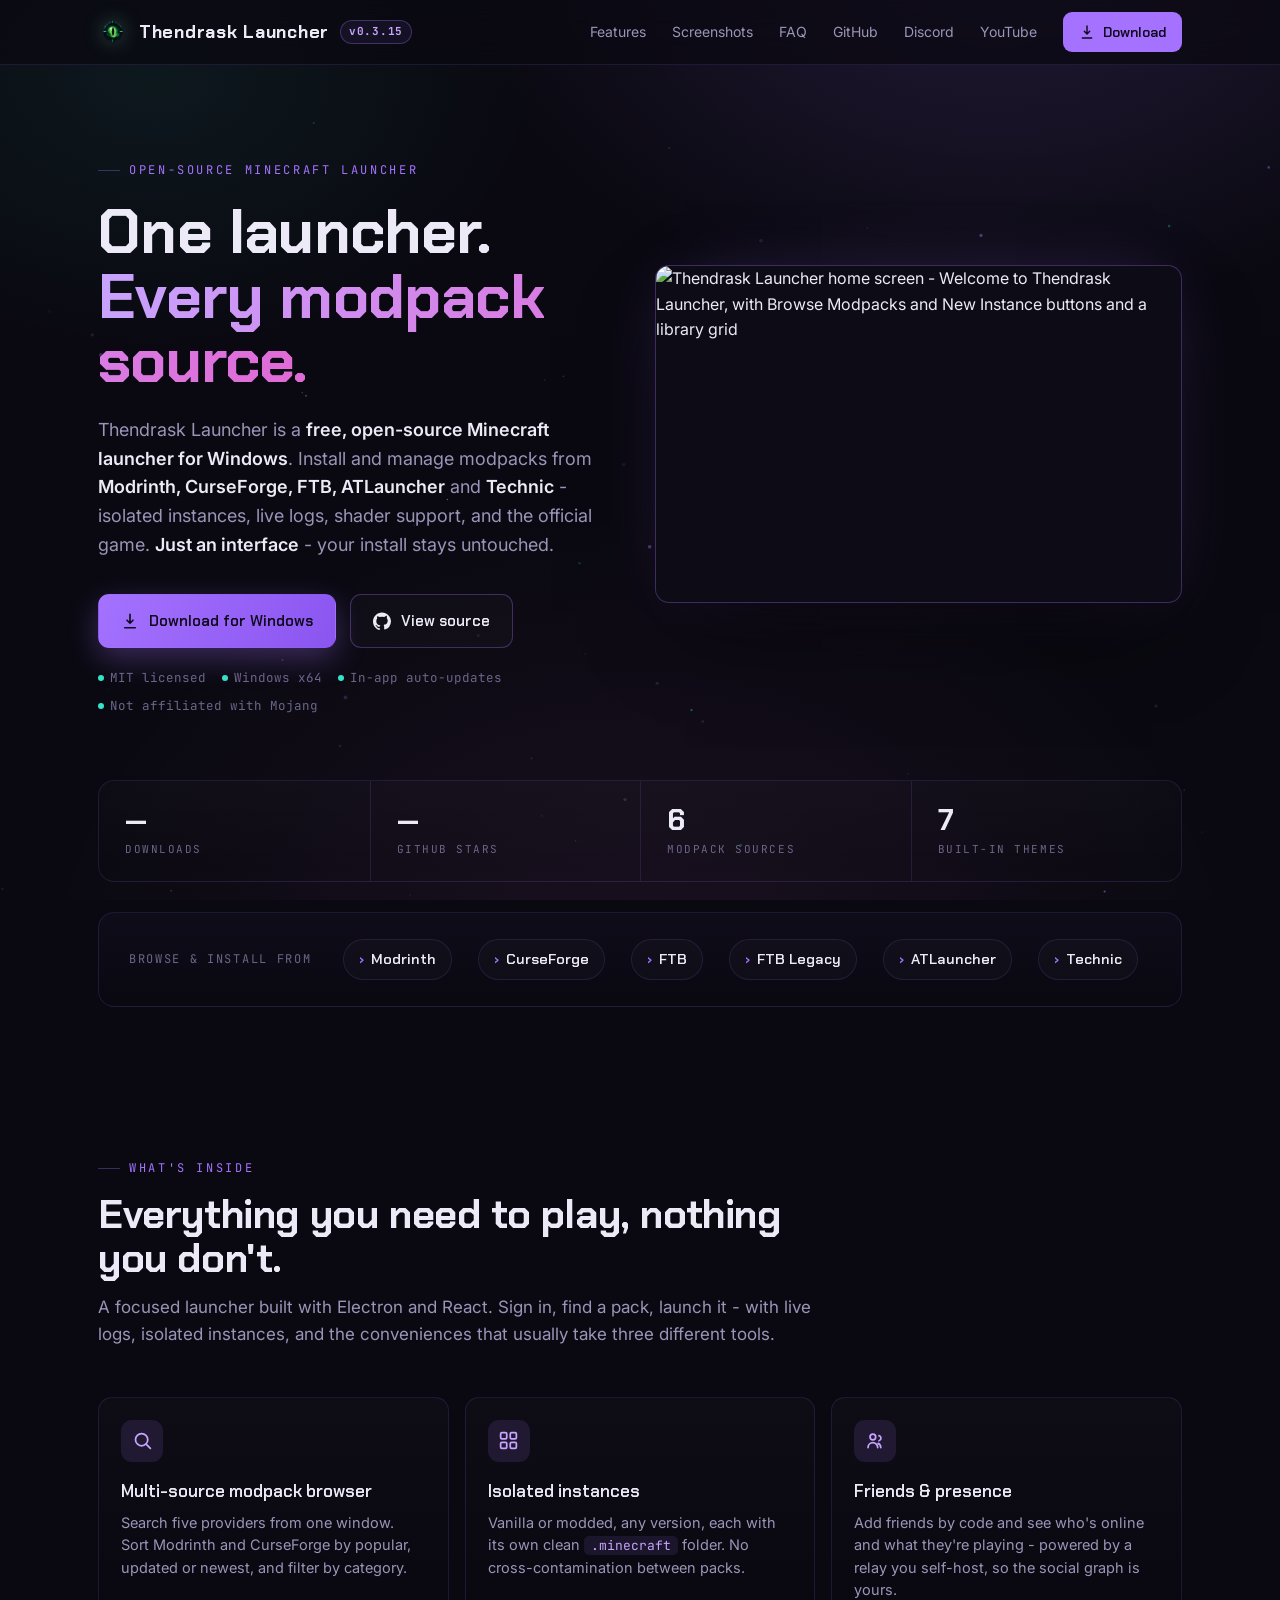
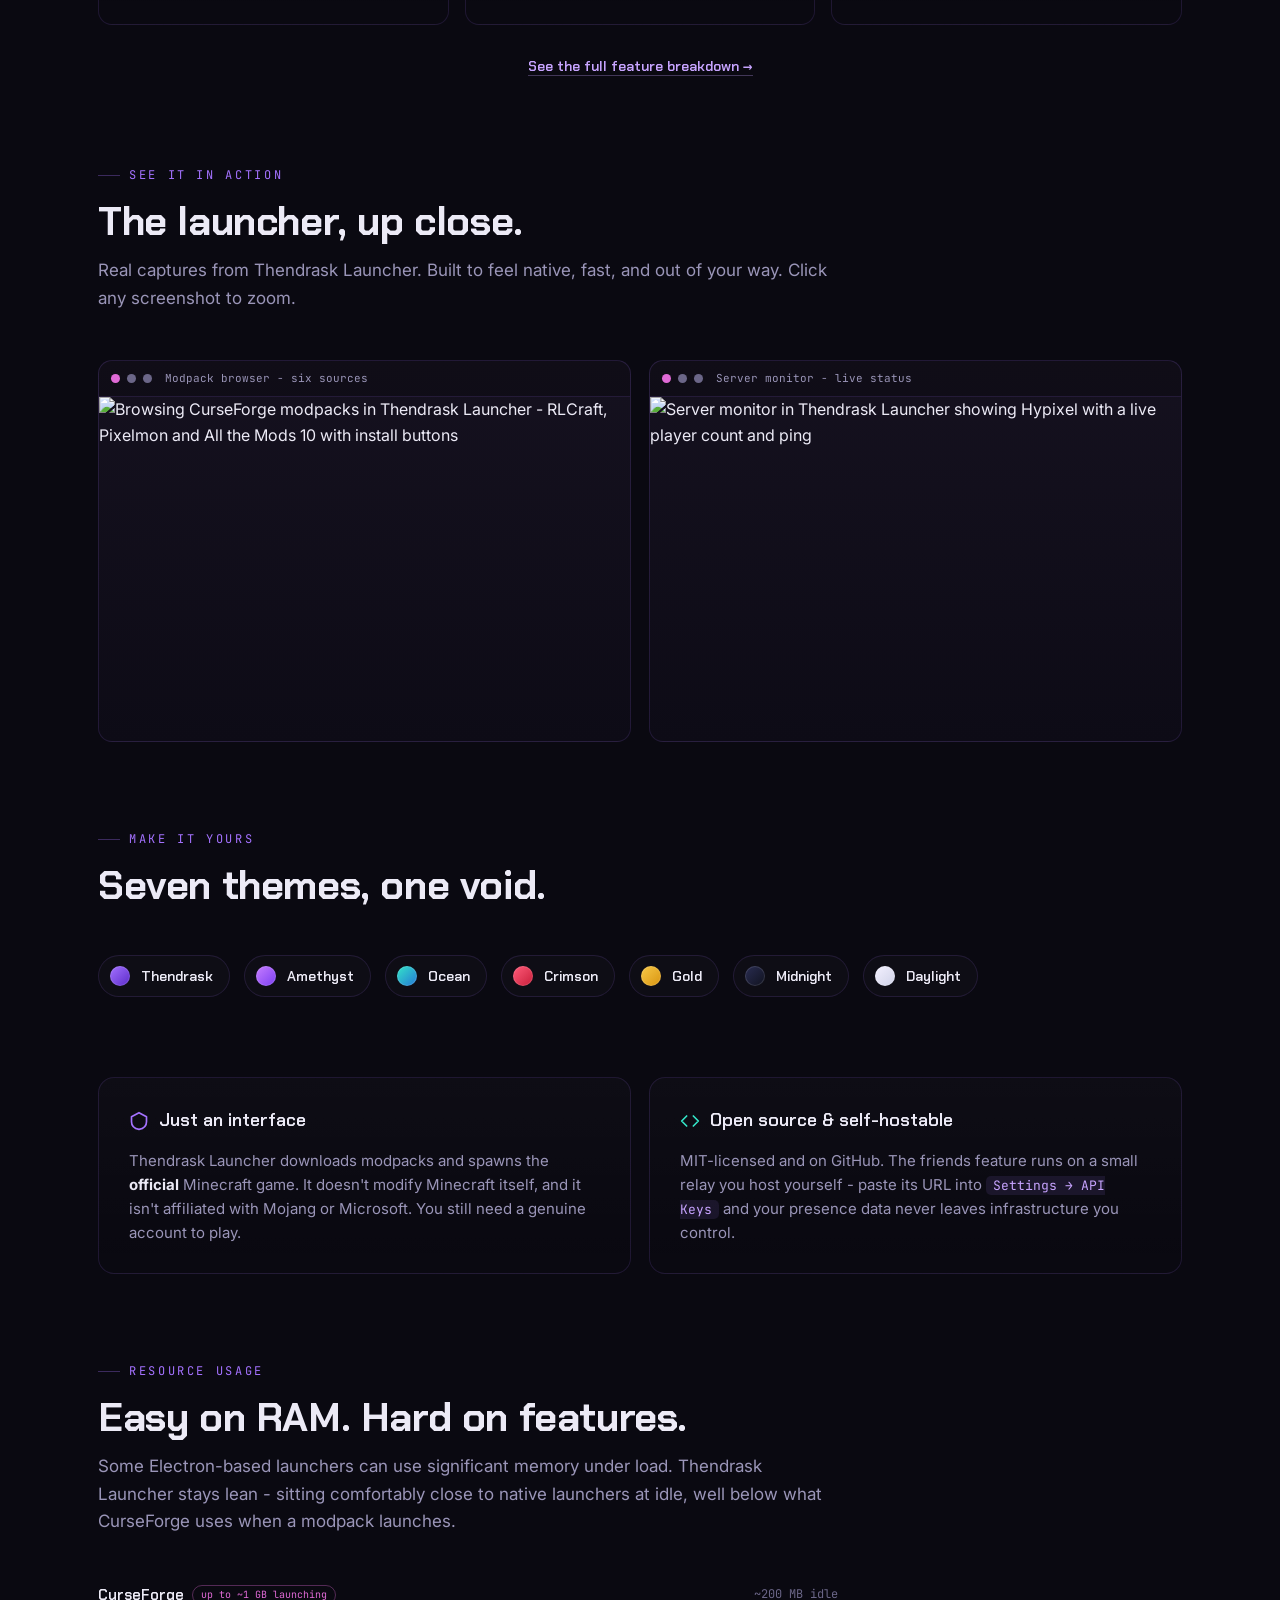
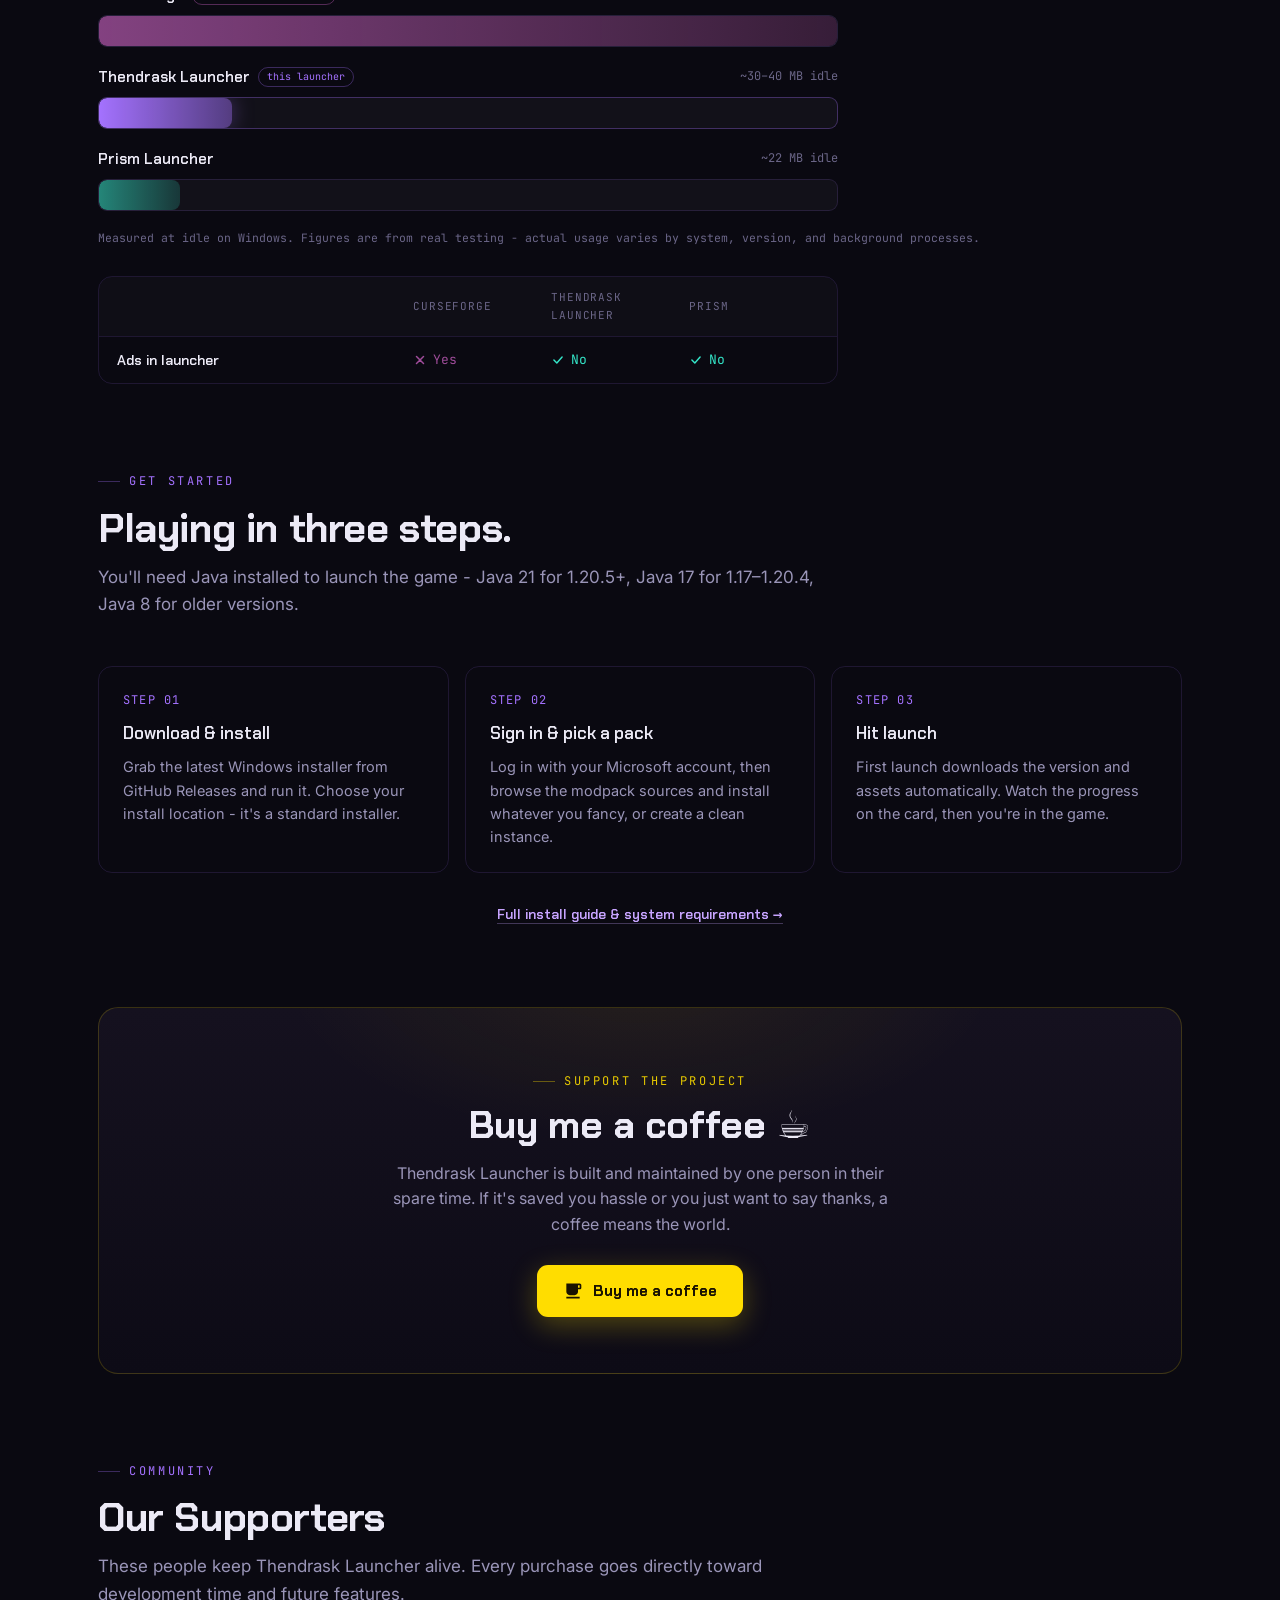
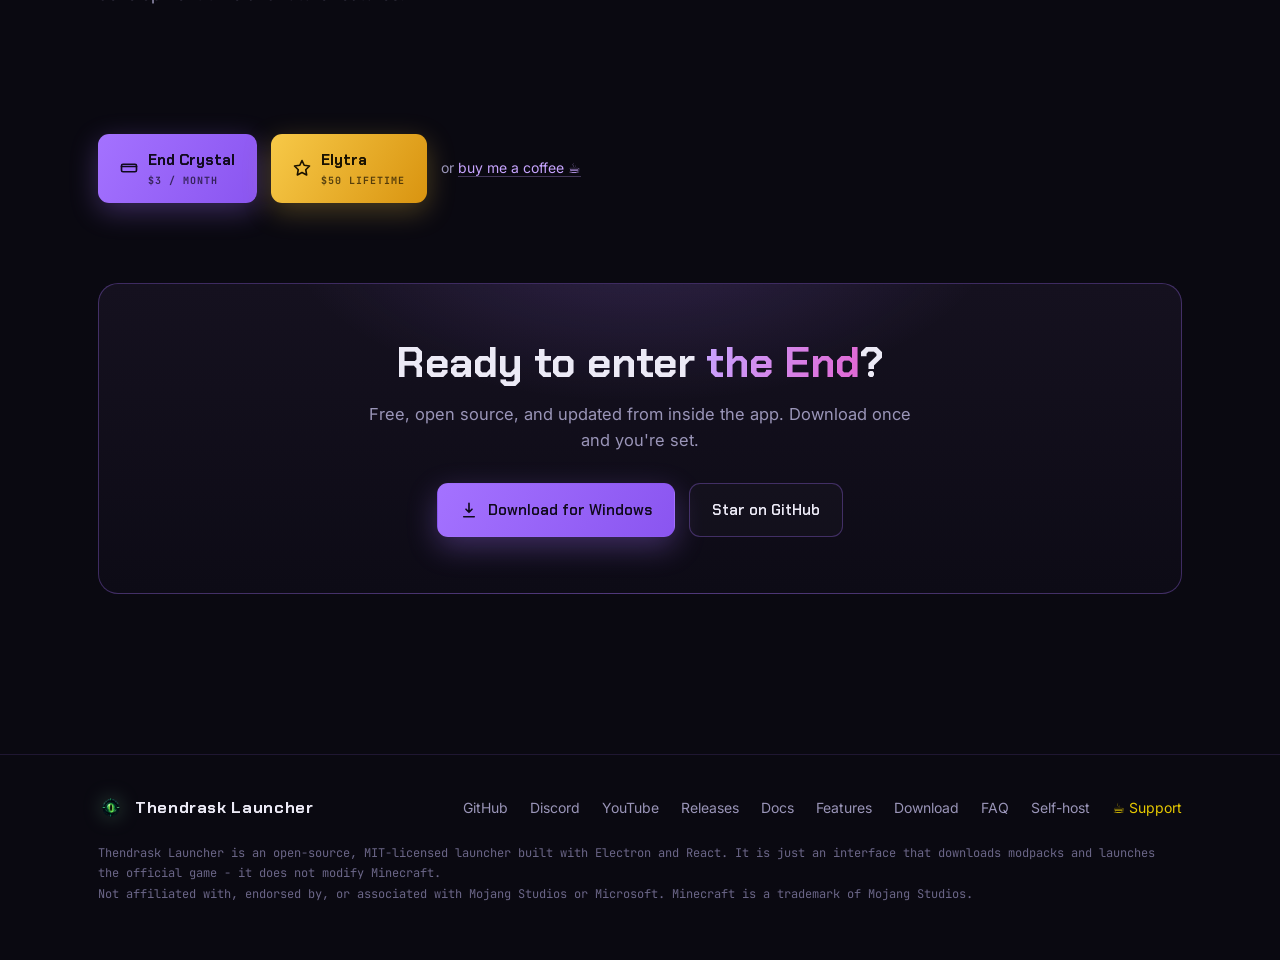
==== commit 8c175cd3: "Overhaul site: shared assets, new features, animations, 404 page - Extract all shared CSS/JS into as" ====
--- a/index.html
+++ b/index.html
@@ -3,7 +3,7 @@
 <head>
 <meta charset="UTF-8" />
 <meta name="viewport" content="width=device-width, initial-scale=1.0" />
-<title>Ender Launcher | Free Open-Source Minecraft Launcher for Modrinth &amp; CurseForge</title>
+<title>Thendrask Launcher | Free Open-Source Minecraft Launcher for Modrinth &amp; CurseForge</title>
 <meta name="description" content="Free, open-source Minecraft launcher for Windows. Browse Modrinth, CurseForge, FTB, ATLauncher & Technic - isolated instances, live logs, shader support. MIT-licensed." />
 <link rel="canonical" href="https://ender-client.xyz/" />
 
@@ -16,182 +16,41 @@
 <!-- Open Graph / social -->
 <meta property="og:type" content="website" />
 <meta property="og:url" content="https://ender-client.xyz/" />
-<meta property="og:title" content="Ender Launcher - One launcher. Every modpack source." />
+<meta property="og:title" content="Thendrask Launcher - One launcher. Every modpack source." />
 <meta property="og:description" content="Open-source Minecraft launcher. Browse Modrinth, CurseForge, FTB, ATLauncher and Technic, manage isolated instances, and launch the official game." />
 <meta property="og:image" content="https://ender-client.xyz/assets/og.png" />
-<meta property="og:site_name" content="Ender Launcher" />
+<meta property="og:site_name" content="Thendrask Launcher" />
 <meta name="twitter:card" content="summary_large_image" />
-<meta name="twitter:title" content="Ender Launcher - One launcher. Every modpack source." />
+<meta name="twitter:title" content="Thendrask Launcher - One launcher. Every modpack source." />
 <meta name="twitter:description" content="Open-source Minecraft launcher for Modrinth, CurseForge, FTB, ATLauncher and Technic." />
 <meta name="twitter:image" content="https://ender-client.xyz/assets/og.png" />
 <meta name="theme-color" content="#0A0911" />
 
+<script>document.documentElement.classList.add('js');</script>
 <link rel="preconnect" href="https://fonts.googleapis.com" />
 <link rel="preconnect" href="https://fonts.gstatic.com" crossorigin />
 <link href="https://fonts.googleapis.com/css2?family=Chakra+Petch:wght@500;600;700&family=Inter:wght@400;500;600&family=JetBrains+Mono:wght@400;500&display=swap" rel="stylesheet" />
+<link rel="stylesheet" href="assets/site.css" />
 
 <style>
-  :root {
-    --void: #0A0911;
-    --void-2: #0D0B16;
-    --obsidian: #15111F;
-    --obsidian-2: #1C1729;
-    --edge: rgba(164, 114, 255, 0.14);
-    --edge-strong: rgba(164, 114, 255, 0.32);
-    --ender: #A472FF;
-    --ender-bright: #C7A4FF;
-    --chorus: #E06AD6;
-    --portal: #34E5C8;
-    --paper: #ECEAF6;
-    --mist: #9A95B8;
-    --mist-dim: #6B6688;
-
-    --display: "Chakra Petch", system-ui, sans-serif;
-    --body: "Inter", system-ui, sans-serif;
-    --mono: "JetBrains Mono", ui-monospace, monospace;
-
-    --maxw: 1140px;
-  }
-
-  * { box-sizing: border-box; margin: 0; padding: 0; }
-  html { scroll-behavior: smooth; }
-  body {
-    background: var(--void);
-    color: var(--paper);
-    font-family: var(--body);
-    font-size: 16px;
-    line-height: 1.6;
-    -webkit-font-smoothing: antialiased;
-    overflow-x: hidden;
-  }
-
-  .void-bg {
-    position: fixed; inset: 0; z-index: -2;
-    background:
-      radial-gradient(900px 600px at 78% -5%, rgba(164,114,255,0.16), transparent 60%),
-      radial-gradient(700px 500px at 12% 8%, rgba(52,229,200,0.07), transparent 55%),
-      radial-gradient(1000px 800px at 50% 110%, rgba(224,106,214,0.08), transparent 60%),
-      var(--void);
-  }
-  #particles { position: fixed; inset: 0; z-index: -1; pointer-events: none; }
-
-  a { color: inherit; text-decoration: none; }
-  .wrap { max-width: var(--maxw); margin: 0 auto; padding: 0 28px; }
-
-  .eyebrow {
-    font-family: var(--mono); font-size: 12px; letter-spacing: 0.22em;
-    text-transform: uppercase; color: var(--ender);
-    display: inline-flex; align-items: center; gap: 9px;
-  }
-  .eyebrow::before { content: ""; width: 22px; height: 1px; background: var(--edge-strong); }
-
-  .logo-img {
-    display: block;
-  }
-
-  /* nav */
-  header {
-    position: sticky; top: 0; z-index: 50;
-    backdrop-filter: blur(14px);
-    background: rgba(10, 9, 17, 0.72);
-    border-bottom: 1px solid var(--edge);
-  }
-  nav { max-width: var(--maxw); margin: 0 auto; padding: 12px 28px; display: flex; align-items: center; gap: 18px; }
-  .brand {
-    display: flex; align-items: center; gap: 11px;
-    font-family: var(--display); font-weight: 700; letter-spacing: 0.04em; font-size: 18px;
-  }
-  .brand .logo-img { width: 30px; height: 30px; filter: drop-shadow(0 0 10px rgba(120,200,150,0.35)); }
-  .ver {
-    font-family: var(--mono); font-size: 11px; color: var(--ender-bright);
-    border: 1px solid var(--edge-strong); padding: 2px 8px; border-radius: 100px;
-    background: rgba(164,114,255,0.08);
-  }
-  .nav-links { margin-left: auto; display: flex; align-items: center; gap: 26px; }
-  .nav-links a { font-size: 14px; color: var(--mist); transition: color .18s; }
-  .nav-links a:hover { color: var(--paper); }
-  .nav-links a.nav-cta {
-    display: inline-flex; align-items: center; gap: 8px;
-    font-family: var(--display); font-weight: 600; font-size: 14px;
-    padding: 9px 16px; border-radius: 9px; background: var(--ender); color: #110a1f;
-    transition: transform .15s, box-shadow .15s;
-  }
-  .nav-links a.nav-cta:hover { color: #110a1f; transform: translateY(-1px); box-shadow: 0 8px 24px rgba(164,114,255,0.4); }
-  .nav-toggle { display: none; }
+  /* ---- homepage-specific styles ---- */
 
   /* hero */
-  .hero { padding: 88px 0 76px; }
+  .hero { padding: 88px 0 64px; }
   .hero-grid { display: grid; grid-template-columns: 1fr 1.05fr; gap: 56px; align-items: center; }
   h1 {
     font-family: var(--display); font-weight: 700;
     font-size: clamp(40px, 5.4vw, 62px); line-height: 1.04; letter-spacing: -0.01em; margin: 20px 0 0;
   }
-  h1 .accent {
-    background: linear-gradient(110deg, var(--ender-bright), var(--chorus));
-    -webkit-background-clip: text; background-clip: text; color: transparent;
-  }
   .lede { color: var(--mist); font-size: 18px; margin-top: 22px; max-width: 30em; }
   .lede strong { color: var(--paper); font-weight: 600; }
-  .cta-row { display: flex; flex-wrap: wrap; gap: 14px; margin-top: 34px; }
-  .btn {
-    display: inline-flex; align-items: center; gap: 10px;
-    font-family: var(--display); font-weight: 600; font-size: 15px;
-    padding: 14px 22px; border-radius: 11px; border: 1px solid transparent;
-    transition: transform .15s, box-shadow .15s, background .15s, border-color .15s;
-  }
-  .btn svg { width: 18px; height: 18px; }
-  .btn-primary {
-    background: linear-gradient(120deg, var(--ender), #8a55f0); color: #100a1d;
-    box-shadow: 0 10px 30px rgba(164,114,255,0.32);
-  }
-  .btn-primary:hover { transform: translateY(-2px); box-shadow: 0 16px 40px rgba(164,114,255,0.45); }
-  .btn-ghost { background: rgba(255,255,255,0.02); border-color: var(--edge-strong); color: var(--paper); }
-  .btn-ghost:hover { border-color: var(--ender); background: rgba(164,114,255,0.08); }
+  .hero .cta-row { margin-top: 34px; }
   .meta-line {
     margin-top: 20px; font-family: var(--mono); font-size: 12.5px; color: var(--mist-dim);
     display: flex; flex-wrap: wrap; gap: 8px 16px;
   }
   .meta-line span { display: inline-flex; align-items: center; gap: 6px; }
   .dot { width: 6px; height: 6px; border-radius: 50%; background: var(--portal); }
-
-  /* launcher mock */
-  .mock {
-    position: relative; border-radius: 16px; border: 1px solid var(--edge-strong);
-    background: linear-gradient(180deg, var(--obsidian), var(--void-2));
-    box-shadow: 0 40px 90px -30px rgba(0,0,0,0.8), 0 0 0 1px rgba(0,0,0,0.4);
-    overflow: hidden; animation: rise .9s cubic-bezier(.2,.7,.2,1) both;
-  }
-  .mock-bar { display: flex; align-items: center; gap: 8px; padding: 11px 14px; border-bottom: 1px solid var(--edge); background: rgba(0,0,0,0.25); }
-  .mock-bar .tl { display: flex; gap: 7px; }
-  .mock-bar .tl i { width: 11px; height: 11px; border-radius: 50%; display: block; }
-  .tl i:nth-child(1){ background:#E06AD6; } .tl i:nth-child(2){ background:#F0B53C; } .tl i:nth-child(3){ background:#34E5C8; }
-  .mock-bar .title { margin-left: 8px; font-family: var(--display); font-weight: 600; font-size: 13px; letter-spacing: 0.03em; color: var(--mist); }
-  .mock-body { display: grid; grid-template-columns: 52px 1fr; min-height: 380px; }
-  .mock-side { border-right: 1px solid var(--edge); padding: 14px 0; display: flex; flex-direction: column; align-items: center; gap: 6px; background: rgba(0,0,0,0.15); }
-  .mock-side .ic { width: 34px; height: 34px; border-radius: 9px; display: grid; place-items: center; color: var(--mist-dim); }
-  .mock-side .ic svg { width: 17px; height: 17px; }
-  .mock-side .ic.active { color: var(--ender-bright); background: rgba(164,114,255,0.14); box-shadow: inset 0 0 0 1px var(--edge-strong); }
-  .mock-side .spacer { flex: 1; }
-  .mock-main { padding: 16px 16px 18px; }
-  .mock-head { display: flex; align-items: center; justify-content: space-between; margin-bottom: 14px; }
-  .mock-head h4 { font-family: var(--display); font-weight: 600; font-size: 15px; }
-  .mock-search { font-family: var(--mono); font-size: 11px; color: var(--mist-dim); border: 1px solid var(--edge); border-radius: 8px; padding: 6px 10px; }
-  .cards { display: grid; gap: 10px; }
-  .card { display: flex; align-items: center; gap: 12px; padding: 11px 12px; border-radius: 11px; border: 1px solid var(--edge); background: rgba(255,255,255,0.015); transition: border-color .2s, transform .2s; }
-  .card:hover { border-color: var(--edge-strong); transform: translateX(2px); }
-  .card.live { border-color: var(--edge-strong); background: rgba(164,114,255,0.06); }
-  .card .thumb { width: 40px; height: 40px; border-radius: 9px; flex-shrink: 0; display: grid; place-items: center; font-family: var(--display); font-weight: 700; font-size: 16px; color: #0c0814; }
-  .t-atm { background: linear-gradient(150deg,#A472FF,#6f44d8); }
-  .t-van { background: linear-gradient(150deg,#34E5C8,#1f9e8c); color:#04201b; }
-  .t-prom { background: linear-gradient(150deg,#E06AD6,#9a3e93); }
-  .card .info { flex: 1; min-width: 0; }
-  .card .name { font-weight: 600; font-size: 13.5px; display: flex; align-items: center; gap: 8px; }
-  .card .tag { font-family: var(--mono); font-size: 10px; color: var(--mist); border: 1px solid var(--edge); border-radius: 5px; padding: 1px 6px; }
-  .card .sub { font-family: var(--mono); font-size: 11px; color: var(--mist-dim); margin-top: 3px; }
-  .card .play { width: 36px; height: 36px; border-radius: 9px; flex-shrink: 0; display: grid; place-items: center; background: var(--ender); color: #110a1f; box-shadow: 0 6px 16px rgba(164,114,255,0.4); }
-  .card .play svg { width: 15px; height: 15px; }
-  .progress { margin-top: 8px; height: 5px; border-radius: 100px; background: rgba(255,255,255,0.07); overflow: hidden; }
-  .progress i { display: block; height: 100%; width: 64%; background: linear-gradient(90deg, var(--ender), var(--chorus)); border-radius: 100px; animation: load 2.6s ease-in-out infinite; }
 
   /* real hero screenshot */
   .hero-shot {
@@ -202,6 +61,27 @@
   }
   .hero-shot img { display: block; width: 100%; height: auto; }
 
+  /* live stats strip */
+  .stats { padding: 0 0 22px; }
+  .stats-strip {
+    display: grid; grid-template-columns: repeat(auto-fit, minmax(170px, 1fr));
+    border: 1px solid var(--edge); border-radius: 16px; overflow: hidden;
+    background: linear-gradient(180deg, rgba(255,255,255,0.02), transparent);
+  }
+  .stat { padding: 22px 26px; border-left: 1px solid var(--edge); }
+  .stat:first-child { border-left: none; }
+  .stat .num {
+    font-family: var(--display); font-weight: 700; font-size: 30px; line-height: 1.15;
+    color: var(--paper); font-variant-numeric: tabular-nums;
+  }
+  .stat .lbl { font-family: var(--mono); font-size: 11px; letter-spacing: 0.14em; text-transform: uppercase; color: var(--mist-dim); margin-top: 4px; }
+  @media (max-width: 720px) {
+    .stats-strip { grid-template-columns: 1fr 1fr; }
+    .stat { border-top: 1px solid var(--edge); }
+    .stat:nth-child(-n+2) { border-top: none; }
+    .stat:nth-child(odd) { border-left: none; }
+  }
+
   /* sources */
   .sources { padding: 8px 0 64px; }
   .sources .strip {
@@ -210,9 +90,6 @@
     padding: 26px 30px; display: flex; align-items: center; flex-wrap: wrap; gap: 14px 26px;
   }
   .sources .label { font-family: var(--mono); font-size: 12px; letter-spacing: 0.14em; text-transform: uppercase; color: var(--mist-dim); margin-right: 6px; }
-  .chip { font-family: var(--display); font-weight: 600; font-size: 14.5px; color: var(--paper); padding: 8px 15px; border-radius: 100px; border: 1px solid var(--edge); background: rgba(255,255,255,0.02); transition: border-color .2s; }
-  .chip:hover { border-color: var(--edge-strong); }
-  .chip .d { color: var(--ender); margin-right: 7px; }
 
   /* sections */
   section.block { padding: 80px 0; }
@@ -224,7 +101,8 @@
   .feat-grid { display: grid; grid-template-columns: repeat(3, 1fr); gap: 16px; }
   .feat { border: 1px solid var(--edge); border-radius: 14px; padding: 22px; background: linear-gradient(180deg, rgba(255,255,255,0.018), transparent); transition: border-color .2s, transform .2s, background .2s; }
   .feat:hover { border-color: var(--edge-strong); transform: translateY(-3px); background: rgba(164,114,255,0.04); }
-  .feat .ic { width: 42px; height: 42px; border-radius: 11px; display: grid; place-items: center; background: rgba(164,114,255,0.12); color: var(--ender-bright); margin-bottom: 16px; }
+  .feat .ic { width: 42px; height: 42px; border-radius: 11px; display: grid; place-items: center; background: rgba(164,114,255,0.12); color: var(--ender-bright); margin-bottom: 16px; transition: transform .25s cubic-bezier(.2,.7,.2,1); }
+  .feat:hover .ic { transform: scale(1.1) rotate(-4deg); }
   .feat .ic svg { width: 21px; height: 21px; }
   .feat h3 { font-family: var(--display); font-weight: 600; font-size: 17px; margin-bottom: 7px; }
   .feat p { color: var(--mist); font-size: 14.5px; line-height: 1.55; }
@@ -234,7 +112,7 @@
   .shot {
     border-radius: 14px; border: 1px solid var(--edge); overflow: hidden;
     background: linear-gradient(180deg, var(--obsidian), var(--void-2));
-    transition: border-color .2s, transform .2s; position: relative;
+    transition: border-color .2s, transform .2s;
   }
   .shot:hover { border-color: var(--edge-strong); transform: translateY(-3px); }
   .shot .chrome { display: flex; align-items: center; gap: 7px; padding: 9px 12px; border-bottom: 1px solid var(--edge); background: rgba(0,0,0,0.25); }
@@ -242,40 +120,6 @@
   .shot .chrome i:first-child { background: var(--chorus); }
   .shot .chrome span { margin-left: 6px; font-family: var(--mono); font-size: 11px; color: var(--mist); }
   .shot img { display: block; width: 100%; height: auto; }
-  /* placeholder state until real screenshots are added */
-  .shot .ph {
-    aspect-ratio: 16 / 10; display: flex; flex-direction: column; align-items: center; justify-content: center; gap: 12px;
-    background:
-      radial-gradient(400px 200px at 50% 30%, rgba(164,114,255,0.08), transparent 70%),
-      repeating-linear-gradient(135deg, rgba(255,255,255,0.015) 0 2px, transparent 2px 12px);
-    color: var(--mist-dim);
-  }
-  .shot .ph img { width: 52px; height: 52px; image-rendering: pixelated; opacity: 0.5; }
-  .shot .ph .cap { font-family: var(--mono); font-size: 12px; letter-spacing: 0.06em; }
-
-  /* themes */
-  .themes-row { display: flex; flex-wrap: wrap; gap: 14px; margin-top: 8px; }
-  .theme { display: flex; align-items: center; gap: 11px; border: 1px solid var(--edge); border-radius: 100px; padding: 9px 16px 9px 11px; background: rgba(255,255,255,0.02); transition: border-color .2s, transform .2s; }
-  .theme:hover { transform: translateY(-2px); border-color: var(--edge-strong); }
-  .swatch { width: 20px; height: 20px; border-radius: 50%; box-shadow: inset 0 0 0 1px rgba(255,255,255,0.12); }
-  .theme span { font-family: var(--display); font-weight: 600; font-size: 14px; }
-
-  /* split panels */
-  .split { display: grid; grid-template-columns: 1fr 1fr; gap: 18px; }
-  .panel { border: 1px solid var(--edge); border-radius: 16px; padding: 30px; background: linear-gradient(180deg, rgba(255,255,255,0.018), transparent); }
-  .panel h3 { font-family: var(--display); font-weight: 600; font-size: 19px; margin-bottom: 12px; display:flex; align-items:center; gap:10px; }
-  .panel h3 svg { width: 20px; height: 20px; color: var(--ender); }
-  .panel p { color: var(--mist); font-size: 15px; }
-  .panel.portal h3 svg { color: var(--portal); }
-  code.inline { font-family: var(--mono); font-size: 13px; color: var(--ender-bright); background: rgba(164,114,255,0.1); padding: 1px 7px; border-radius: 5px; }
-
-  /* install */
-  .steps { display: grid; grid-template-columns: repeat(3,1fr); gap: 16px; }
-  .step { border: 1px solid var(--edge); border-radius: 14px; padding: 24px; }
-  .step .n { font-family: var(--mono); font-size: 12px; color: var(--ender); letter-spacing: 0.1em; }
-  .step h3 { font-family: var(--display); font-weight: 600; font-size: 17px; margin: 10px 0 8px; }
-  .step p { color: var(--mist); font-size: 14.5px; }
-  .step p code { font-family: var(--mono); font-size: 12.5px; color: var(--ender-bright); }
 
   /* ram comparison */
   .ram-chart { display: flex; flex-direction: column; gap: 18px; max-width: 740px; }
@@ -286,26 +130,28 @@
   .ram-badge-warn { color: var(--chorus); border-color: rgba(224,106,214,0.35); }
   .ram-val { font-family: var(--mono); font-size: 12px; color: var(--mist-dim); white-space: nowrap; }
   .ram-track { height: 32px; background: rgba(255,255,255,0.035); border-radius: 9px; border: 1px solid var(--edge); overflow: hidden; }
-  .ram-fill { height: 100%; border-radius: 8px; transition: width .6s cubic-bezier(.2,.7,.2,1); }
+  .ram-fill { height: 100%; border-radius: 8px; width: var(--w); transition: width 1.1s cubic-bezier(.2,.7,.2,1) .15s; }
+  /* bars fill from zero when the chart scrolls into view */
+  .js .ram-chart .ram-fill { width: 0; }
+  .js .ram-chart.in .ram-fill { width: var(--w); }
   .ram-fill-high  { background: linear-gradient(90deg, rgba(224,106,214,0.55) 0%, rgba(200,80,180,0.2) 100%); }
   .ram-fill-ender { background: linear-gradient(90deg, var(--ender) 0%, rgba(164,114,255,0.45) 100%); box-shadow: 0 0 22px rgba(164,114,255,0.35); }
   .ram-fill-low   { background: linear-gradient(90deg, rgba(52,229,200,0.55) 0%, rgba(52,229,200,0.18) 100%); }
   .ram-row-ender .ram-track { border-color: var(--edge-strong); }
   .ram-note { margin-top: 18px; font-family: var(--mono); font-size: 11.5px; color: var(--mist-dim); line-height: 1.65; }
-  .cmp-table { margin-top: 28px; border: 1px solid var(--edge); border-radius: 14px; overflow: hidden; max-width: 740px; }
-  .cmp-row { display: grid; grid-template-columns: 1fr repeat(3, 130px); align-items: center; padding: 12px 18px; gap: 8px; }
-  .cmp-row + .cmp-row { border-top: 1px solid var(--edge); }
-  .cmp-head { background: rgba(255,255,255,0.025); font-family: var(--mono); font-size: 11px; letter-spacing: 0.08em; color: var(--mist-dim); text-transform: uppercase; }
-  .cmp-feat { font-family: var(--display); font-weight: 600; font-size: 14px; }
-  .cmp-good, .cmp-bad { font-family: var(--mono); font-size: 13px; display: flex; align-items: center; gap: 6px; }
-  .cmp-good svg, .cmp-bad svg { width: 14px; height: 14px; flex-shrink: 0; }
-  .cmp-good { color: var(--portal); }
-  .cmp-bad  { color: rgba(224,106,214,0.7); }
+  .cmp-table { margin-top: 28px; max-width: 740px; }
+  .cmp-table .cmp-row { grid-template-columns: 1fr repeat(3, 130px); padding: 12px 18px; }
   @media (max-width: 640px) {
-    .cmp-row { grid-template-columns: 1fr repeat(3, 72px); padding: 10px 14px; gap: 4px; }
-    .cmp-feat { font-size: 13px; }
-    .cmp-good, .cmp-bad { font-size: 11px; }
-  }
+    .cmp-table .cmp-row { grid-template-columns: 1fr repeat(3, 72px); padding: 10px 14px; }
+  }
+
+  /* install steps */
+  .steps { display: grid; grid-template-columns: repeat(3,1fr); gap: 16px; }
+  .step { border: 1px solid var(--edge); border-radius: 14px; padding: 24px; transition: border-color .2s, transform .2s; }
+  .step:hover { border-color: var(--edge-strong); transform: translateY(-3px); }
+  .step .n { font-family: var(--mono); font-size: 12px; color: var(--ender); letter-spacing: 0.1em; }
+  .step h3 { font-family: var(--display); font-weight: 600; font-size: 17px; margin: 10px 0 8px; }
+  .step p { color: var(--mist); font-size: 14.5px; }
 
   /* support */
   .support {
@@ -374,56 +220,19 @@
     opacity: 0.7; display: block; margin-top: 1px;
   }
   .s-alt { font-size: 14px; color: var(--mist); }
-  .s-alt a { color: var(--ender-bright); border-bottom: 1px solid rgba(199,164,255,0.3); transition: border-color .15s; }
-  .s-alt a:hover { border-color: var(--ender-bright); }
-
-  /* final */
-  .final {
-    border: 1px solid var(--edge-strong); border-radius: 20px; padding: 56px 40px; text-align: center;
-    background: radial-gradient(600px 300px at 50% -20%, rgba(164,114,255,0.2), transparent 60%), linear-gradient(180deg, var(--obsidian), var(--void-2));
-  }
-  .final h2 { font-family: var(--display); font-weight: 700; font-size: clamp(28px, 4vw, 44px); line-height: 1.08; }
-  .final p { color: var(--mist); margin: 16px auto 30px; max-width: 34em; font-size: 17px; }
-
-  /* footer */
-  footer { border-top: 1px solid var(--edge); padding: 40px 0 56px; margin-top: 80px; }
-  .foot { display: flex; flex-wrap: wrap; align-items: center; gap: 16px 28px; }
-  .foot .brand { font-size: 16px; }
-  .foot .brand .logo-img { width: 26px; height: 26px; }
-  .foot-links { display: flex; gap: 22px; margin-left: auto; }
-  .foot-links a { font-size: 14px; color: var(--mist); transition: color .18s; }
-  .foot-links a:hover { color: var(--paper); }
-  .disclaimer { margin-top: 22px; font-family: var(--mono); font-size: 12px; color: var(--mist-dim); line-height: 1.7; }
-
-  @keyframes rise { from { opacity: 0; transform: translateY(22px); } to { opacity: 1; transform: none; } }
-  @keyframes load { 0%{ width: 18%; } 50%{ width: 78%; } 100%{ width: 18%; } }
-
-  .reveal { opacity: 0; transform: translateY(20px); transition: opacity .7s ease, transform .7s ease; }
-  .reveal.in { opacity: 1; transform: none; }
 
   @media (max-width: 900px) {
     .hero-grid { grid-template-columns: 1fr; gap: 44px; }
-    .mock { max-width: 520px; }
     .feat-grid, .steps { grid-template-columns: 1fr 1fr; }
-    .split, .gallery { grid-template-columns: 1fr; }
-    .nav-links { display: none; }
-    .nav-links.open { display: flex; flex-direction: column; align-items: flex-start; position: absolute; top: 100%; left: 0; right: 0; background: var(--void-2); border-bottom: 1px solid var(--edge); padding: 18px 28px; gap: 16px; }
-    .nav-toggle { display: grid; place-items: center; margin-left: auto; width: 40px; height: 40px; border-radius: 9px; border: 1px solid var(--edge); background: transparent; color: var(--paper); cursor: pointer; }
-    .nav-toggle svg { width: 20px; height: 20px; }
+    .gallery { grid-template-columns: 1fr; }
   }
   @media (max-width: 560px) {
-    .wrap { padding: 0 20px; }
     .feat-grid, .steps { grid-template-columns: 1fr; }
-    .hero { padding: 56px 0 50px; }
+    .hero { padding: 56px 0 44px; }
     section.block { padding: 56px 0; }
-    .final { padding: 40px 24px; }
-    .mock-body { min-height: 340px; }
-  }
-  @media (prefers-reduced-motion: reduce) {
-    * { animation: none !important; scroll-behavior: auto; }
-    .reveal { opacity: 1; transform: none; transition: none; }
-  }
-  :focus-visible { outline: 2px solid var(--ender); outline-offset: 3px; border-radius: 4px; }
+    .stat { padding: 16px 20px; }
+    .stat .num { font-size: 24px; }
+  }
 </style>
 
 <script type="application/ld+json">
@@ -431,7 +240,7 @@
   {
     "@context": "https://schema.org",
     "@type": "SoftwareApplication",
-    "name": "Ender Launcher",
+    "name": "Thendrask Launcher",
     "applicationCategory": "GameApplication",
     "operatingSystem": "Windows",
     "offers": {
@@ -443,7 +252,7 @@
     "description": "Free, open-source Minecraft launcher. Browse Modrinth, CurseForge, FTB, ATLauncher and Technic - isolated instances, live logs, shader support. MIT-licensed.",
     "url": "https://ender-client.xyz/",
     "image": "https://ender-client.xyz/assets/og.png",
-    "downloadUrl": "https://github.com/Sxarlos/EnderClient/releases/latest",
+    "downloadUrl": "https://github.com/Sxarlos/ThendraskLauncher/releases/latest",
     "featureList": "Secure Microsoft login, Multi-source modpack browser (Modrinth, CurseForge, FTB, ATLauncher, Technic), Isolated instances, Live launch logs, Server monitor, Quick connect to saved servers, Friends & presence, Shader auto-install, In-app updates, Seven built-in themes",
     "softwareRequirements": "Java 8, 17, or 21",
     "license": "https://opensource.org/licenses/MIT",
@@ -455,13 +264,13 @@
   {
     "@context": "https://schema.org",
     "@type": "WebSite",
-    "name": "Ender Launcher",
+    "name": "Thendrask Launcher",
     "url": "https://ender-client.xyz/"
   },
   {
     "@context": "https://schema.org",
     "@type": "Organization",
-    "name": "Ender Launcher",
+    "name": "Thendrask Launcher",
     "url": "https://ender-client.xyz/",
     "logo": "https://ender-client.xyz/assets/logo.png"
   }
@@ -476,15 +285,15 @@
 <header>
   <nav>
     <a href="#top" class="brand">
-      <img class="logo-img" src="assets/logo.png" alt="Ender Launcher logo" width="30" height="30" />
-      Ender Launcher
+      <img class="logo-img" src="assets/logo.png" alt="Thendrask Launcher logo" width="30" height="30" />
+      Thendrask Launcher
       <span class="ver" id="ver">v0.3.15</span>
     </a>
     <div class="nav-links" id="navlinks">
       <a href="/features">Features</a>
       <a href="#screens">Screenshots</a>
       <a href="/faq">FAQ</a>
-      <a href="https://github.com/Sxarlos/EnderClient" target="_blank" rel="noopener">GitHub</a>
+      <a href="https://github.com/Sxarlos/ThendraskLauncher" target="_blank" rel="noopener">GitHub</a>
       <a href="https://discord.gg/zzWF8nBhYD" target="_blank" rel="noopener">Discord</a>
       <a href="https://www.youtube.com/@EnderClientApp" target="_blank" rel="noopener">YouTube</a>
       <a class="nav-cta" href="/download">
@@ -505,13 +314,13 @@
       <div>
         <span class="eyebrow">Open-source Minecraft launcher</span>
         <h1>One launcher.<br /><span class="accent">Every modpack source.</span></h1>
-        <p class="lede">Ender Launcher is a <strong>free, open-source Minecraft launcher for Windows</strong>. Install and manage modpacks from <strong>Modrinth, CurseForge, FTB, ATLauncher</strong> and <strong>Technic</strong> - isolated instances, live logs, shader support, and the official game. <strong>Just an interface</strong> - your install stays untouched.</p>
+        <p class="lede">Thendrask Launcher is a <strong>free, open-source Minecraft launcher for Windows</strong>. Install and manage modpacks from <strong>Modrinth, CurseForge, FTB, ATLauncher</strong> and <strong>Technic</strong> - isolated instances, live logs, shader support, and the official game. <strong>Just an interface</strong> - your install stays untouched.</p>
         <div class="cta-row">
-          <a class="btn btn-primary" href="https://github.com/Sxarlos/EnderClient/releases/latest" target="_blank" rel="noopener">
+          <a class="btn btn-primary" data-release-exe href="https://github.com/Sxarlos/ThendraskLauncher/releases/latest" target="_blank" rel="noopener">
             <svg viewBox="0 0 24 24" fill="none" stroke="currentColor" stroke-width="2.2" stroke-linecap="round" stroke-linejoin="round"><path d="M12 3v12m0 0 4-4m-4 4-4-4M5 21h14"/></svg>
             Download for Windows
           </a>
-          <a class="btn btn-ghost" href="https://github.com/Sxarlos/EnderClient" target="_blank" rel="noopener">
+          <a class="btn btn-ghost" href="https://github.com/Sxarlos/ThendraskLauncher" target="_blank" rel="noopener">
             <svg viewBox="0 0 24 24" fill="currentColor"><path d="M12 .5C5.4.5 0 5.9 0 12.6c0 5.3 3.4 9.8 8.2 11.4.6.1.8-.3.8-.6v-2c-3.3.7-4-1.6-4-1.6-.6-1.4-1.3-1.8-1.3-1.8-1.1-.7.1-.7.1-.7 1.2.1 1.8 1.2 1.8 1.2 1.1 1.8 2.8 1.3 3.5 1 .1-.8.4-1.3.8-1.6-2.7-.3-5.5-1.3-5.5-5.9 0-1.3.5-2.4 1.2-3.2-.1-.3-.5-1.5.1-3.2 0 0 1-.3 3.3 1.2a11.5 11.5 0 0 1 6 0C17.3 4.7 18.3 5 18.3 5c.6 1.7.2 2.9.1 3.2.8.8 1.2 1.9 1.2 3.2 0 4.6-2.8 5.6-5.5 5.9.4.4.8 1.1.8 2.2v3.3c0 .3.2.7.8.6A12 12 0 0 0 24 12.6C24 5.9 18.6.5 12 .5z"/></svg>
             View source
           </a>
@@ -524,9 +333,35 @@
         </div>
       </div>
 
-      <!-- hero: real home screen -->
-      <div class="hero-shot">
-        <img src="assets/screenshots/home.webp" alt="Ender Launcher home screen - Welcome to Ender Launcher, with Browse Modpacks and New Instance buttons and a library grid" width="1163" height="746" />
+      <!-- hero: real home screen (tilts with the cursor, click to zoom) -->
+      <div class="tilt-wrap">
+        <div class="hero-shot" data-tilt>
+          <img src="assets/screenshots/home.webp" data-lightbox data-caption="Thendrask Launcher - home screen" alt="Thendrask Launcher home screen - Welcome to Thendrask Launcher, with Browse Modpacks and New Instance buttons and a library grid" width="1163" height="746" />
+        </div>
+      </div>
+    </div>
+  </section>
+
+  <!-- LIVE STATS -->
+  <section class="stats" aria-label="Project statistics">
+    <div class="wrap">
+      <div class="stats-strip reveal" id="gh-stats">
+        <div class="stat">
+          <div class="num"><span class="count" id="stat-downloads">—</span></div>
+          <div class="lbl">Downloads</div>
+        </div>
+        <div class="stat">
+          <div class="num"><span class="count" id="stat-stars">—</span></div>
+          <div class="lbl">GitHub stars</div>
+        </div>
+        <div class="stat">
+          <div class="num"><span class="count" data-count="6">6</span></div>
+          <div class="lbl">Modpack sources</div>
+        </div>
+        <div class="stat">
+          <div class="num"><span class="count" data-count="7">7</span></div>
+          <div class="lbl">Built-in themes</div>
+        </div>
       </div>
     </div>
   </section>
@@ -554,25 +389,25 @@
         <h2>Everything you need to play, nothing you don't.</h2>
         <p>A focused launcher built with Electron and React. Sign in, find a pack, launch it - with live logs, isolated instances, and the conveniences that usually take three different tools.</p>
       </div>
-      <div class="feat-grid">
-        <div class="feat reveal">
+      <div class="feat-grid" data-stagger>
+        <div class="feat glow reveal">
           <div class="ic"><svg viewBox="0 0 24 24" fill="none" stroke="currentColor" stroke-width="2" stroke-linecap="round" stroke-linejoin="round"><circle cx="11" cy="11" r="7"/><path d="m21 21-4.3-4.3"/></svg></div>
           <h3>Multi-source modpack browser</h3>
           <p>Search five providers from one window. Sort Modrinth and CurseForge by popular, updated or newest, and filter by category.</p>
         </div>
-        <div class="feat reveal">
+        <div class="feat glow reveal">
           <div class="ic"><svg viewBox="0 0 24 24" fill="none" stroke="currentColor" stroke-width="2" stroke-linecap="round" stroke-linejoin="round"><rect x="3" y="3" width="7" height="7" rx="1.5"/><rect x="14" y="3" width="7" height="7" rx="1.5"/><rect x="3" y="14" width="7" height="7" rx="1.5"/><rect x="14" y="14" width="7" height="7" rx="1.5"/></svg></div>
           <h3>Isolated instances</h3>
           <p>Vanilla or modded, any version, each with its own clean <code class="inline">.minecraft</code> folder. No cross-contamination between packs.</p>
         </div>
-        <div class="feat reveal">
+        <div class="feat glow reveal">
           <div class="ic"><svg viewBox="0 0 24 24" fill="none" stroke="currentColor" stroke-width="2" stroke-linecap="round" stroke-linejoin="round"><circle cx="9" cy="8" r="3.2"/><path d="M3.5 20a5.5 5.5 0 0 1 11 0M16 6.5a3 3 0 0 1 0 5.8M18 20a5.3 5.3 0 0 0-3-4.7"/></svg></div>
           <h3>Friends &amp; presence</h3>
           <p>Add friends by code and see who's online and what they're playing - powered by a relay you self-host, so the social graph is yours.</p>
         </div>
       </div>
       <div style="margin-top:28px;text-align:center;">
-        <a href="/features" style="font-family:var(--display);font-weight:600;font-size:14px;color:var(--ender-bright);border-bottom:1px solid rgba(199,164,255,0.3);transition:border-color .15s;">See the full feature breakdown →</a>
+        <a href="/features" class="arrow-link">See the full feature breakdown →</a>
       </div>
     </div>
   </section>
@@ -583,16 +418,16 @@
       <div class="sec-head reveal">
         <span class="eyebrow">See it in action</span>
         <h2>The launcher, up close.</h2>
-        <p>Real captures from Ender Launcher. Built to feel native, fast, and out of your way.</p>
-      </div>
-      <div class="gallery">
+        <p>Real captures from Thendrask Launcher. Built to feel native, fast, and out of your way. Click any screenshot to zoom.</p>
+      </div>
+      <div class="gallery" data-stagger>
         <div class="shot reveal">
           <div class="chrome"><i></i><i></i><i></i><span>Modpack browser - six sources</span></div>
-          <img src="assets/screenshots/browse.webp" alt="Browsing CurseForge modpacks in Ender Launcher - RLCraft, Pixelmon and All the Mods 10 with install buttons" width="1166" height="751" />
+          <img src="assets/screenshots/browse.webp" data-lightbox data-caption="Modpack browser - six sources" alt="Browsing CurseForge modpacks in Thendrask Launcher - RLCraft, Pixelmon and All the Mods 10 with install buttons" width="1166" height="751" />
         </div>
         <div class="shot reveal">
           <div class="chrome"><i></i><i></i><i></i><span>Server monitor - live status</span></div>
-          <img src="assets/screenshots/servers.webp" alt="Server monitor in Ender Launcher showing Hypixel with a live player count and ping" width="1165" height="754" />
+          <img src="assets/screenshots/servers.webp" data-lightbox data-caption="Server monitor - live status" alt="Server monitor in Thendrask Launcher showing Hypixel with a live player count and ping" width="1165" height="754" />
         </div>
       </div>
     </div>
@@ -605,8 +440,8 @@
         <span class="eyebrow">Make it yours</span>
         <h2>Seven themes, one void.</h2>
       </div>
-      <div class="themes-row reveal">
-        <div class="theme"><span class="swatch" style="background:linear-gradient(135deg,#A472FF,#5b2bc9)"></span><span>Ender</span></div>
+      <div class="themes-row reveal" style="margin-top:8px;">
+        <div class="theme"><span class="swatch" style="background:linear-gradient(135deg,#A472FF,#5b2bc9)"></span><span>Thendrask</span></div>
         <div class="theme"><span class="swatch" style="background:linear-gradient(135deg,#C77DFF,#7b3ff2)"></span><span>Amethyst</span></div>
         <div class="theme"><span class="swatch" style="background:linear-gradient(135deg,#34E5C8,#2477d6)"></span><span>Ocean</span></div>
         <div class="theme"><span class="swatch" style="background:linear-gradient(135deg,#FF5C7A,#c81e3a)"></span><span>Crimson</span></div>
@@ -619,12 +454,12 @@
 
   <!-- HONESTY SPLIT -->
   <section class="block" style="padding-top:0;">
-    <div class="wrap split">
-      <div class="panel reveal">
+    <div class="wrap two-col" data-stagger>
+      <div class="panel glow reveal">
         <h3><svg viewBox="0 0 24 24" fill="none" stroke="currentColor" stroke-width="2" stroke-linecap="round" stroke-linejoin="round"><path d="M12 2 3 7v6c0 5 3.8 8.3 9 9 5.2-.7 9-4 9-9V7z"/></svg>Just an interface</h3>
-        <p>Ender Launcher downloads modpacks and spawns the <strong style="color:var(--paper)">official</strong> Minecraft game. It doesn't modify Minecraft itself, and it isn't affiliated with Mojang or Microsoft. You still need a genuine account to play.</p>
-      </div>
-      <div class="panel portal reveal">
+        <p>Thendrask Launcher downloads modpacks and spawns the <strong style="color:var(--paper)">official</strong> Minecraft game. It doesn't modify Minecraft itself, and it isn't affiliated with Mojang or Microsoft. You still need a genuine account to play.</p>
+      </div>
+      <div class="panel portal glow reveal">
         <h3><svg viewBox="0 0 24 24" fill="none" stroke="currentColor" stroke-width="2" stroke-linecap="round" stroke-linejoin="round"><path d="M16 18 22 12 16 6M8 6 2 12 8 18"/></svg>Open source &amp; self-hostable</h3>
         <p>MIT-licensed and on GitHub. The friends feature runs on a small relay you host yourself - paste its URL into <code class="inline">Settings → API Keys</code> and your presence data never leaves infrastructure you control.</p>
       </div>
@@ -637,7 +472,7 @@
       <div class="sec-head reveal">
         <span class="eyebrow">Resource usage</span>
         <h2>Easy on RAM. Hard on features.</h2>
-        <p>Some Electron-based launchers can use significant memory under load. Ender Launcher stays lean - sitting comfortably close to native launchers at idle, well below what CurseForge uses when a modpack launches.</p>
+        <p>Some Electron-based launchers can use significant memory under load. Thendrask Launcher stays lean - sitting comfortably close to native launchers at idle, well below what CurseForge uses when a modpack launches.</p>
       </div>
       <div class="ram-chart reveal">
         <div class="ram-row">
@@ -646,16 +481,16 @@
             <span class="ram-val">~200 MB idle</span>
           </div>
           <div class="ram-track">
-            <div class="ram-fill ram-fill-high" style="width:100%"></div>
+            <div class="ram-fill ram-fill-high" style="--w:100%"></div>
           </div>
         </div>
         <div class="ram-row ram-row-ender">
           <div class="ram-label">
-            <span class="ram-name">Ender Launcher <span class="ram-badge">this launcher</span></span>
+            <span class="ram-name">Thendrask Launcher <span class="ram-badge">this launcher</span></span>
             <span class="ram-val">~30–40 MB idle</span>
           </div>
           <div class="ram-track">
-            <div class="ram-fill ram-fill-ender" style="width:18%"></div>
+            <div class="ram-fill ram-fill-ender" style="--w:18%"></div>
           </div>
         </div>
         <div class="ram-row">
@@ -664,7 +499,7 @@
             <span class="ram-val">~22 MB idle</span>
           </div>
           <div class="ram-track">
-            <div class="ram-fill ram-fill-low" style="width:11%"></div>
+            <div class="ram-fill ram-fill-low" style="--w:11%"></div>
           </div>
         </div>
       </div>
@@ -674,7 +509,7 @@
         <div class="cmp-row cmp-head">
           <span></span>
           <span>CurseForge</span>
-          <span>Ender Launcher</span>
+          <span>Thendrask Launcher</span>
           <span>Prism</span>
         </div>
         <div class="cmp-row">
@@ -695,25 +530,25 @@
         <h2>Playing in three steps.</h2>
         <p>You'll need Java installed to launch the game - Java 21 for 1.20.5+, Java 17 for 1.17–1.20.4, Java 8 for older versions.</p>
       </div>
-      <div class="steps">
-        <div class="step reveal">
+      <div class="steps" data-stagger>
+        <div class="step glow reveal">
           <div class="n">STEP 01</div>
           <h3>Download &amp; install</h3>
           <p>Grab the latest Windows installer from GitHub Releases and run it. Choose your install location - it's a standard installer.</p>
         </div>
-        <div class="step reveal">
+        <div class="step glow reveal">
           <div class="n">STEP 02</div>
           <h3>Sign in &amp; pick a pack</h3>
           <p>Log in with your Microsoft account, then browse the modpack sources and install whatever you fancy, or create a clean instance.</p>
         </div>
-        <div class="step reveal">
+        <div class="step glow reveal">
           <div class="n">STEP 03</div>
           <h3>Hit launch</h3>
           <p>First launch downloads the version and assets automatically. Watch the progress on the card, then you're in the game.</p>
         </div>
       </div>
       <div style="margin-top:28px;text-align:center;">
-        <a href="/download" style="font-family:var(--display);font-weight:600;font-size:14px;color:var(--ender-bright);border-bottom:1px solid rgba(199,164,255,0.3);transition:border-color .15s;">Full install guide &amp; system requirements →</a>
+        <a href="/download" class="arrow-link">Full install guide &amp; system requirements →</a>
       </div>
     </div>
   </section>
@@ -724,7 +559,7 @@
       <div class="support reveal">
         <span class="eyebrow">Support the project</span>
         <h2>Buy me a coffee ☕</h2>
-        <p>Ender Launcher is built and maintained by one person in their spare time. If it's saved you hassle or you just want to say thanks, a coffee means the world.</p>
+        <p>Thendrask Launcher is built and maintained by one person in their spare time. If it's saved you hassle or you just want to say thanks, a coffee means the world.</p>
         <a class="btn-coffee" href="https://buymeacoffee.com/sxarlos" target="_blank" rel="noopener">
           <svg viewBox="0 0 24 24" fill="currentColor"><path d="M20 3H4v10c0 2.21 1.79 4 4 4h6c2.21 0 4-1.79 4-4v-3h2c1.11 0 2-.89 2-2V5c0-1.11-.89-2-2-2zm0 5h-2V5h2v3zM4 19h16v2H4z"/></svg>
           Buy me a coffee
@@ -739,7 +574,7 @@
       <div class="sec-head reveal">
         <span class="eyebrow">Community</span>
         <h2>Our Supporters</h2>
-        <p>These people keep Ender Launcher alive. Every purchase goes directly toward development time and future features.</p>
+        <p>These people keep Thendrask Launcher alive. Every purchase goes directly toward development time and future features.</p>
       </div>
       <div class="supporters-grid reveal" id="supporters-grid">
         <span class="s-empty">Loading...</span>
@@ -753,7 +588,7 @@
           <svg viewBox="0 0 24 24" fill="none" stroke="currentColor" stroke-width="2.2" stroke-linecap="round" stroke-linejoin="round"><path d="M12 2l2.9 6.3L22 9.3l-5 5 1.2 7L12 18l-6.2 3.3 1.2-7-5-5 7.1-1z"/></svg>
           <span>Elytra<span class="tier-label">$50 lifetime</span></span>
         </a>
-        <span class="s-alt">or <a href="https://buymeacoffee.com/sxarlos" target="_blank" rel="noopener">buy me a coffee ☕</a></span>
+        <span class="s-alt">or <a class="link" href="https://buymeacoffee.com/sxarlos" target="_blank" rel="noopener">buy me a coffee ☕</a></span>
       </div>
     </div>
   </section>
@@ -761,15 +596,15 @@
   <!-- FINAL CTA -->
   <section class="block" style="padding-top:0;">
     <div class="wrap">
-      <div class="final reveal">
-        <h2>Ready to enter the End?</h2>
+      <div class="big-cta reveal">
+        <h2>Ready to enter <span class="accent">the End</span>?</h2>
         <p>Free, open source, and updated from inside the app. Download once and you're set.</p>
-        <div class="cta-row" style="justify-content:center;">
-          <a class="btn btn-primary" href="https://github.com/Sxarlos/EnderClient/releases/latest" target="_blank" rel="noopener">
+        <div class="cta-row">
+          <a class="btn btn-primary" data-release-exe href="https://github.com/Sxarlos/ThendraskLauncher/releases/latest" target="_blank" rel="noopener">
             <svg viewBox="0 0 24 24" fill="none" stroke="currentColor" stroke-width="2.2" stroke-linecap="round" stroke-linejoin="round"><path d="M12 3v12m0 0 4-4m-4 4-4-4M5 21h14"/></svg>
             Download for Windows
           </a>
-          <a class="btn btn-ghost" href="https://github.com/Sxarlos/EnderClient" target="_blank" rel="noopener">Star on GitHub</a>
+          <a class="btn btn-ghost" href="https://github.com/Sxarlos/ThendraskLauncher" target="_blank" rel="noopener">Star on GitHub</a>
         </div>
       </div>
     </div>
@@ -782,14 +617,14 @@
     <div class="foot">
       <a href="#top" class="brand">
         <img class="logo-img" src="assets/logo.png" alt="" width="26" height="26" />
-        Ender Launcher
+        Thendrask Launcher
       </a>
       <div class="foot-links">
-        <a href="https://github.com/Sxarlos/EnderClient" target="_blank" rel="noopener">GitHub</a>
+        <a href="https://github.com/Sxarlos/ThendraskLauncher" target="_blank" rel="noopener">GitHub</a>
         <a href="https://discord.gg/zzWF8nBhYD" target="_blank" rel="noopener">Discord</a>
         <a href="https://www.youtube.com/@EnderClientApp" target="_blank" rel="noopener">YouTube</a>
-        <a href="https://github.com/Sxarlos/EnderClient/releases/latest" target="_blank" rel="noopener">Releases</a>
-        <a href="https://github.com/Sxarlos/EnderClient/blob/main/README.md" target="_blank" rel="noopener">Docs</a>
+        <a href="https://github.com/Sxarlos/ThendraskLauncher/releases/latest" target="_blank" rel="noopener">Releases</a>
+        <a href="https://github.com/Sxarlos/ThendraskLauncher/blob/main/README.md" target="_blank" rel="noopener">Docs</a>
         <a href="/features">Features</a>
         <a href="/download">Download</a>
         <a href="/faq">FAQ</a>
@@ -798,122 +633,12 @@
       </div>
     </div>
     <p class="disclaimer">
-      Ender Launcher is an open-source, MIT-licensed launcher built with Electron and React. It is just an interface that downloads modpacks and launches the official game - it does not modify Minecraft.<br />
+      Thendrask Launcher is an open-source, MIT-licensed launcher built with Electron and React. It is just an interface that downloads modpacks and launches the official game - it does not modify Minecraft.<br />
       Not affiliated with, endorsed by, or associated with Mojang Studios or Microsoft. Minecraft is a trademark of Mojang Studios.
     </p>
   </div>
 </footer>
 
-<script>
-  const toggle = document.getElementById('navtoggle');
-  const links = document.getElementById('navlinks');
-  toggle?.addEventListener('click', () => links.classList.toggle('open'));
-  links?.querySelectorAll('a').forEach(a => a.addEventListener('click', () => links.classList.remove('open')));
-
-  const reduce = window.matchMedia('(prefers-reduced-motion: reduce)').matches;
-  if (!reduce) {
-    const io = new IntersectionObserver((entries) => {
-      entries.forEach(e => { if (e.isIntersecting) { e.target.classList.add('in'); io.unobserve(e.target); } });
-    }, { threshold: 0.12 });
-    document.querySelectorAll('.reveal').forEach(el => io.observe(el));
-  } else {
-    document.querySelectorAll('.reveal').forEach(el => el.classList.add('in'));
-  }
-
-  (function () {
-    if (reduce) return;
-    const c = document.getElementById('particles');
-    const ctx = c.getContext('2d');
-    let w, h, parts;
-    function size() {
-      w = c.width = window.innerWidth; h = c.height = window.innerHeight;
-      const count = Math.min(70, Math.floor(w / 22));
-      parts = Array.from({ length: count }, () => ({
-        x: Math.random() * w, y: Math.random() * h,
-        r: Math.random() * 1.6 + 0.4,
-        vy: -(Math.random() * 0.35 + 0.08), vx: (Math.random() - 0.5) * 0.18,
-        a: Math.random() * 0.5 + 0.15, tw: Math.random() * Math.PI * 2
-      }));
-    }
-    size(); window.addEventListener('resize', size);
-    function tick() {
-      ctx.clearRect(0, 0, w, h);
-      for (const p of parts) {
-        p.y += p.vy; p.x += p.vx; p.tw += 0.02;
-        if (p.y < -5) { p.y = h + 5; p.x = Math.random() * w; }
-        const flick = 0.6 + Math.sin(p.tw) * 0.4;
-        ctx.beginPath(); ctx.arc(p.x, p.y, p.r, 0, Math.PI * 2);
-        ctx.fillStyle = `rgba(180,130,255,${p.a * flick})`; ctx.fill();
-      }
-      requestAnimationFrame(tick);
-    }
-    tick();
-  })();
-</script>
-
-<script>
-  (async function () {
-    const RELEASE_URL = "https://ender-supporter.eosfang0.workers.dev/release";
-
-    function applyTag(tag) {
-      if (!tag) return;
-      const v = /^v/i.test(tag) ? tag : "v" + tag;
-      const pill = document.getElementById("ver");
-      if (pill) pill.textContent = v;
-    }
-    function applyExe(url) {
-      if (!url) return;
-      document.querySelectorAll("a.btn-primary").forEach(a => { a.href = url; });
-    }
-
-    try {
-      const res = await fetch(RELEASE_URL);
-      if (!res.ok) return;
-      const { tag, exe } = await res.json();
-      applyTag(tag);
-      applyExe(exe);
-    } catch (_) {}
-  })();
-</script>
-<script>
-  // Replace this URL with your deployed Cloudflare Worker URL once the worker is set up
-  const SUPPORTERS_API = 'https://ender-supporter.eosfang0.workers.dev/supporters';
-
-  const TIER_CLASSES = { 'end crystal': 's-av-end-crystal', 'elytra': 's-av-elytra' };
-
-  function esc(str) {
-    return String(str).replace(/[&<>"']/g, c => ({'&':'&amp;','<':'&lt;','>':'&gt;','"':'&quot;',"'":'&#39;'}[c]));
-  }
-
-  (async function loadSupporters() {
-    const grid = document.getElementById('supporters-grid');
-    if (!grid) return;
-    try {
-      const res = await fetch(SUPPORTERS_API, { cache: 'no-store' });
-      if (!res.ok) throw new Error('fetch failed');
-      const list = await res.json();
-      if (!Array.isArray(list) || list.length === 0) {
-        grid.innerHTML = '<span class="s-empty">Be the first supporter!</span>';
-        return;
-      }
-      grid.innerHTML = list.map(s => {
-        const name = s.name || 'Anonymous';
-        const tier = s.tier || 'Supporter';
-        const tierKey = tier.toLowerCase();
-        const avClass = TIER_CLASSES[tierKey] || 's-av-default';
-        const initial = name.trim()[0]?.toUpperCase() || '?';
-        return `<div class="s-chip">
-          <span class="s-av ${avClass}">${esc(initial)}</span>
-          <span>
-            <div class="s-name">${esc(name)}</div>
-            <div class="s-tier">${esc(tier)}</div>
-          </span>
-        </div>`;
-      }).join('');
-    } catch (_) {
-      if (grid) grid.innerHTML = '';
-    }
-  })();
-</script>
+<script src="assets/site.js"></script>
 </body>
 </html>
--- a/assets/site.css
+++ b/assets/site.css
@@ -0,0 +1,376 @@
+/* =========================================================
+   Thendrask Launcher — shared site styles (all pages)
+   Page-specific rules live in a small <style> block per page.
+   ========================================================= */
+
+:root {
+  --void: #0A0911;
+  --void-2: #0D0B16;
+  --obsidian: #15111F;
+  --obsidian-2: #1C1729;
+  --edge: rgba(164, 114, 255, 0.14);
+  --edge-strong: rgba(164, 114, 255, 0.32);
+  --ender: #A472FF;
+  --ender-bright: #C7A4FF;
+  --chorus: #E06AD6;
+  --portal: #34E5C8;
+  --paper: #ECEAF6;
+  --mist: #9A95B8;
+  --mist-dim: #6B6688;
+
+  --display: "Chakra Petch", system-ui, sans-serif;
+  --body: "Inter", system-ui, sans-serif;
+  --mono: "JetBrains Mono", ui-monospace, monospace;
+
+  --maxw: 1140px;
+}
+
+* { box-sizing: border-box; margin: 0; padding: 0; }
+html { scroll-behavior: smooth; }
+body {
+  background: var(--void);
+  color: var(--paper);
+  font-family: var(--body);
+  font-size: 16px;
+  line-height: 1.6;
+  -webkit-font-smoothing: antialiased;
+  overflow-x: hidden;
+}
+::selection { background: rgba(164, 114, 255, 0.4); color: #fff; }
+
+a { color: inherit; text-decoration: none; }
+.wrap { max-width: var(--maxw); margin: 0 auto; padding: 0 28px; }
+
+/* text helpers */
+.link { color: var(--ender-bright); border-bottom: 1px solid rgba(199,164,255,0.3); transition: border-color .15s; }
+.link:hover { border-color: var(--ender-bright); }
+.arrow-link {
+  font-family: var(--display); font-weight: 600; font-size: 14px;
+  color: var(--ender-bright); border-bottom: 1px solid rgba(199,164,255,0.3);
+  transition: border-color .15s;
+}
+.arrow-link:hover { border-color: var(--ender-bright); }
+code.inline {
+  font-family: var(--mono); font-size: 13px; color: var(--ender-bright);
+  background: rgba(164,114,255,0.1); padding: 1px 7px; border-radius: 5px;
+}
+
+.eyebrow {
+  font-family: var(--mono); font-size: 12px; letter-spacing: 0.22em;
+  text-transform: uppercase; color: var(--ender);
+  display: inline-flex; align-items: center; gap: 9px;
+}
+.eyebrow::before { content: ""; width: 22px; height: 1px; background: var(--edge-strong); }
+
+/* animated gradient accent text */
+.accent {
+  background: linear-gradient(110deg, var(--ender-bright), var(--chorus), var(--portal), var(--ender-bright));
+  background-size: 300% 100%;
+  -webkit-background-clip: text; background-clip: text; color: transparent;
+  animation: shimmer 9s linear infinite;
+}
+@keyframes shimmer { to { background-position: -300% 0; } }
+
+.logo-img { display: block; }
+
+/* background layers */
+.void-bg {
+  position: fixed; inset: 0; z-index: -2;
+  background:
+    radial-gradient(900px 600px at 78% -5%, rgba(164,114,255,0.16), transparent 60%),
+    radial-gradient(700px 500px at 12% 8%, rgba(52,229,200,0.07), transparent 55%),
+    radial-gradient(1000px 800px at 50% 110%, rgba(224,106,214,0.08), transparent 60%),
+    var(--void);
+}
+#particles { position: fixed; inset: 0; z-index: -1; pointer-events: none; }
+
+/* scroll progress bar (injected by site.js) */
+.scroll-progress {
+  position: fixed; top: 0; left: 0; right: 0; height: 2px; z-index: 60;
+  background: linear-gradient(90deg, var(--ender), var(--chorus), var(--portal));
+  transform-origin: 0 50%; transform: scaleX(0);
+  pointer-events: none;
+}
+
+/* nav */
+header {
+  position: sticky; top: 0; z-index: 50;
+  backdrop-filter: blur(14px);
+  background: rgba(10, 9, 17, 0.72);
+  border-bottom: 1px solid var(--edge);
+}
+nav { max-width: var(--maxw); margin: 0 auto; padding: 12px 28px; display: flex; align-items: center; gap: 18px; }
+.brand {
+  display: flex; align-items: center; gap: 11px;
+  font-family: var(--display); font-weight: 700; letter-spacing: 0.04em; font-size: 18px;
+}
+.brand .logo-img { width: 30px; height: 30px; filter: drop-shadow(0 0 10px rgba(120,200,150,0.35)); transition: transform .3s cubic-bezier(.2,.7,.2,1); }
+.brand:hover .logo-img { transform: rotate(-8deg) scale(1.08); }
+.ver {
+  font-family: var(--mono); font-size: 11px; color: var(--ender-bright);
+  border: 1px solid var(--edge-strong); padding: 2px 8px; border-radius: 100px;
+  background: rgba(164,114,255,0.08);
+}
+.nav-links { margin-left: auto; display: flex; align-items: center; gap: 26px; }
+.nav-links a { font-size: 14px; color: var(--mist); transition: color .18s; }
+.nav-links a:not(.nav-cta) { position: relative; }
+.nav-links a:not(.nav-cta)::after {
+  content: ""; position: absolute; left: 0; bottom: -5px; height: 1.5px; width: 100%;
+  background: linear-gradient(90deg, var(--ender), var(--chorus));
+  transform: scaleX(0); transform-origin: 0 50%; transition: transform .25s ease;
+}
+.nav-links a:not(.nav-cta):hover::after,
+.nav-links a.active:not(.nav-cta)::after { transform: scaleX(1); }
+.nav-links a:hover { color: var(--paper); }
+.nav-links a.active { color: var(--paper); }
+.nav-links a.nav-cta {
+  display: inline-flex; align-items: center; gap: 8px;
+  font-family: var(--display); font-weight: 600; font-size: 14px;
+  padding: 9px 16px; border-radius: 9px; background: var(--ender); color: #110a1f;
+  transition: transform .15s, box-shadow .15s;
+}
+.nav-links a.nav-cta:hover { color: #110a1f; transform: translateY(-1px); box-shadow: 0 8px 24px rgba(164,114,255,0.4); }
+.nav-toggle { display: none; }
+
+/* buttons */
+.btn {
+  position: relative; overflow: hidden;
+  display: inline-flex; align-items: center; gap: 10px;
+  font-family: var(--display); font-weight: 600; font-size: 15px;
+  padding: 14px 22px; border-radius: 11px; border: 1px solid transparent;
+  transition: transform .15s, box-shadow .15s, background .15s, border-color .15s;
+}
+.btn svg { width: 18px; height: 18px; }
+.btn-primary {
+  background: linear-gradient(120deg, var(--ender), #8a55f0); color: #100a1d;
+  box-shadow: 0 10px 30px rgba(164,114,255,0.32);
+}
+.btn-primary::after {
+  content: ""; position: absolute; top: 0; left: -80%; width: 45%; height: 100%;
+  background: linear-gradient(100deg, transparent, rgba(255,255,255,0.35), transparent);
+  transform: skewX(-20deg); transition: left .5s ease; pointer-events: none;
+}
+.btn-primary:hover { transform: translateY(-2px); box-shadow: 0 16px 40px rgba(164,114,255,0.45); }
+.btn-primary:hover::after { left: 135%; }
+.btn-ghost { background: rgba(255,255,255,0.02); border-color: var(--edge-strong); color: var(--paper); }
+.btn-ghost:hover { border-color: var(--ender); background: rgba(164,114,255,0.08); }
+.btn-lg { font-size: 17px; padding: 17px 32px; }
+.cta-row { display: flex; flex-wrap: wrap; gap: 14px; }
+
+/* subpage hero */
+.page-hero { padding: 72px 0 56px; }
+.page-hero h1 {
+  font-family: var(--display); font-weight: 700;
+  font-size: clamp(36px, 5vw, 54px); line-height: 1.06; letter-spacing: -0.01em;
+  margin-top: 16px;
+}
+.page-hero p { color: var(--mist); font-size: 18px; margin-top: 14px; max-width: 38em; }
+.page-hero.center { text-align: center; }
+.page-hero.center p { margin-left: auto; margin-right: auto; }
+
+/* shared components */
+.section-label {
+  font-family: var(--mono); font-size: 11px; letter-spacing: 0.2em; text-transform: uppercase;
+  color: var(--mist-dim); margin-bottom: 20px; padding-bottom: 12px;
+  border-bottom: 1px solid var(--edge);
+}
+.two-col { display: grid; grid-template-columns: 1fr 1fr; gap: 18px; }
+
+.panel {
+  border: 1px solid var(--edge); border-radius: 16px; padding: 28px 30px;
+  background: linear-gradient(180deg, rgba(255,255,255,0.018), transparent);
+}
+.panel h3 {
+  font-family: var(--display); font-weight: 600; font-size: 18px; margin-bottom: 14px;
+  display: flex; align-items: center; gap: 10px;
+}
+.panel h3 svg { width: 20px; height: 20px; color: var(--ender); flex-shrink: 0; }
+.panel p { color: var(--mist); font-size: 15px; }
+.panel.portal h3 svg { color: var(--portal); }
+
+.chip {
+  font-family: var(--display); font-weight: 600; font-size: 14.5px; color: var(--paper);
+  padding: 8px 15px; border-radius: 100px; border: 1px solid var(--edge);
+  background: rgba(255,255,255,0.02); transition: border-color .2s, transform .2s;
+}
+.chip:hover { border-color: var(--edge-strong); transform: translateY(-1px); }
+.chip .d { color: var(--ender); margin-right: 7px; }
+
+/* themes */
+.themes-row { display: flex; flex-wrap: wrap; gap: 14px; }
+.theme {
+  display: flex; align-items: center; gap: 11px;
+  border: 1px solid var(--edge); border-radius: 100px; padding: 9px 16px 9px 11px;
+  background: rgba(255,255,255,0.02); transition: border-color .2s, transform .2s;
+}
+.theme:hover { transform: translateY(-2px); border-color: var(--edge-strong); }
+.swatch { width: 20px; height: 20px; border-radius: 50%; box-shadow: inset 0 0 0 1px rgba(255,255,255,0.12); }
+.theme span { font-family: var(--display); font-weight: 600; font-size: 14px; }
+
+/* comparison table */
+.cmp-table { border: 1px solid var(--edge); border-radius: 14px; overflow: hidden; }
+.cmp-row { display: grid; grid-template-columns: 1fr repeat(3, 140px); align-items: center; padding: 13px 20px; gap: 8px; }
+.cmp-row + .cmp-row { border-top: 1px solid var(--edge); }
+.cmp-row:not(.cmp-head):hover { background: rgba(164,114,255,0.03); }
+.cmp-head { background: rgba(255,255,255,0.025); font-family: var(--mono); font-size: 11px; letter-spacing: 0.08em; color: var(--mist-dim); text-transform: uppercase; }
+.cmp-feat { font-family: var(--display); font-weight: 600; font-size: 14px; }
+.cmp-good, .cmp-bad, .cmp-mid { font-family: var(--mono); font-size: 13px; display: flex; align-items: center; gap: 6px; }
+.cmp-good svg, .cmp-bad svg { width: 14px; height: 14px; flex-shrink: 0; }
+.cmp-good { color: var(--portal); }
+.cmp-bad { color: rgba(224,106,214,0.7); }
+.cmp-mid { color: var(--mist-dim); }
+
+/* step lists (download / selfhost) */
+.step-list { display: flex; flex-direction: column; gap: 12px; }
+.step-item {
+  display: flex; gap: 18px; align-items: flex-start; padding: 20px 22px;
+  border: 1px solid var(--edge); border-radius: 14px;
+  background: linear-gradient(180deg, rgba(255,255,255,0.015), transparent);
+  transition: border-color .2s;
+}
+.step-item:hover { border-color: var(--edge-strong); }
+.step-num { font-family: var(--mono); font-size: 11px; letter-spacing: 0.1em; color: var(--ender); width: 60px; flex-shrink: 0; padding-top: 2px; }
+.step-content h4 { font-family: var(--display); font-weight: 600; font-size: 16px; margin-bottom: 6px; }
+.step-content p { color: var(--mist); font-size: 14.5px; line-height: 1.55; }
+
+/* code blocks + copy button (injected by site.js) */
+.code-block {
+  position: relative; margin-top: 10px;
+  background: rgba(0,0,0,0.35); border: 1px solid var(--edge); border-radius: 10px;
+  padding: 12px 16px; font-family: var(--mono); font-size: 13px; color: var(--ender-bright);
+  overflow-x: auto; white-space: pre;
+}
+.code-block .cm { color: var(--mist-dim); }
+.code-copy {
+  position: absolute; top: 8px; right: 8px;
+  font-family: var(--mono); font-size: 10.5px; letter-spacing: 0.06em;
+  color: var(--mist); background: rgba(21,17,31,0.92);
+  border: 1px solid var(--edge); border-radius: 7px; padding: 4px 10px; cursor: pointer;
+  opacity: 0; transition: opacity .2s, border-color .2s, color .2s;
+}
+.code-block:hover .code-copy, .code-copy:focus-visible { opacity: 1; }
+.code-copy:hover { border-color: var(--edge-strong); color: var(--paper); }
+.code-copy.done { opacity: 1; color: var(--portal); border-color: rgba(52,229,200,0.4); }
+
+/* big CTA panel (shared by all pages) */
+.big-cta {
+  border: 1px solid var(--edge-strong); border-radius: 20px; padding: 56px 40px; text-align: center;
+  background: radial-gradient(600px 300px at 50% -20%, rgba(164,114,255,0.2), transparent 60%), linear-gradient(180deg, var(--obsidian), var(--void-2));
+}
+.big-cta h2 { font-family: var(--display); font-weight: 700; font-size: clamp(26px, 3.9vw, 42px); line-height: 1.1; }
+.big-cta p { color: var(--mist); margin: 15px auto 29px; max-width: 34em; font-size: 16.5px; }
+.big-cta .cta-row { justify-content: center; }
+
+/* cursor-following glow on cards */
+.glow { position: relative; }
+.glow::before {
+  content: ""; position: absolute; inset: 0; border-radius: inherit;
+  background: radial-gradient(320px circle at var(--mx, 50%) var(--my, 50%), rgba(164,114,255,0.13), transparent 65%);
+  opacity: 0; transition: opacity .3s; pointer-events: none;
+}
+.glow:hover::before { opacity: 1; }
+
+/* 3D tilt */
+.tilt-wrap { perspective: 1100px; }
+[data-tilt] { transform-style: preserve-3d; transition: transform .18s ease-out; will-change: transform; }
+
+/* lightbox (injected by site.js) */
+[data-lightbox] { cursor: zoom-in; }
+.lightbox {
+  position: fixed; inset: 0; z-index: 100; display: grid; place-items: center; padding: 4vmin;
+  background: rgba(6,5,12,0.88); backdrop-filter: blur(10px);
+  opacity: 0; visibility: hidden; transition: opacity .25s, visibility .25s;
+  cursor: zoom-out;
+}
+.lightbox.open { opacity: 1; visibility: visible; }
+.lightbox img {
+  max-width: 100%; max-height: calc(100vh - 12vmin); border-radius: 12px;
+  border: 1px solid var(--edge-strong);
+  box-shadow: 0 40px 120px rgba(0,0,0,0.7);
+  transform: scale(.96); transition: transform .25s;
+}
+.lightbox.open img { transform: none; }
+.lightbox .lb-cap {
+  position: absolute; bottom: 2.5vmin; left: 50%; transform: translateX(-50%);
+  max-width: 90%; text-align: center;
+  font-family: var(--mono); font-size: 12px; color: var(--mist);
+}
+
+/* back-to-top (injected by site.js) */
+.backtop {
+  position: fixed; right: 22px; bottom: 22px; z-index: 55;
+  width: 44px; height: 44px; border-radius: 12px;
+  border: 1px solid var(--edge-strong); background: rgba(21,17,31,0.85);
+  backdrop-filter: blur(8px); color: var(--ender-bright);
+  display: grid; place-items: center; cursor: pointer;
+  opacity: 0; visibility: hidden; transform: translateY(10px);
+  transition: opacity .25s, transform .25s, visibility .25s, border-color .2s, background .2s;
+}
+.backtop.show { opacity: 1; visibility: visible; transform: none; }
+.backtop:hover { border-color: var(--ender); background: rgba(164,114,255,0.16); }
+.backtop svg { width: 18px; height: 18px; }
+
+/* footer */
+footer { border-top: 1px solid var(--edge); padding: 40px 0 56px; margin-top: 80px; }
+.foot { display: flex; flex-wrap: wrap; align-items: center; gap: 16px 28px; }
+.foot .brand { font-size: 16px; }
+.foot .brand .logo-img { width: 26px; height: 26px; }
+.foot-links { display: flex; flex-wrap: wrap; gap: 12px 22px; margin-left: auto; }
+.foot-links a { font-size: 14px; color: var(--mist); transition: color .18s; }
+.foot-links a:hover { color: var(--paper); }
+.disclaimer { margin-top: 22px; font-family: var(--mono); font-size: 12px; color: var(--mist-dim); line-height: 1.7; }
+
+/* scroll reveal — only hidden when JS is running (html.js), so content
+   never disappears if scripts fail to load */
+.js .reveal {
+  opacity: 0; transform: translateY(20px);
+  transition: opacity .7s ease, transform .7s ease;
+  transition-delay: var(--rd, 0s);
+}
+.js .reveal.in { opacity: 1; transform: none; }
+
+@keyframes rise { from { opacity: 0; transform: translateY(22px); } to { opacity: 1; transform: none; } }
+@keyframes fade-in { from { opacity: 0; } to { opacity: 1; } }
+
+/* responsive */
+@media (max-width: 900px) {
+  .two-col { grid-template-columns: 1fr; }
+  .cmp-row { grid-template-columns: 1fr repeat(3, 90px); }
+  .nav-links { display: none; }
+  .nav-links.open {
+    display: flex; flex-direction: column; align-items: flex-start;
+    position: absolute; top: 100%; left: 0; right: 0;
+    background: var(--void-2); border-bottom: 1px solid var(--edge);
+    padding: 18px 28px; gap: 16px;
+    animation: fade-in .2s ease;
+  }
+  .nav-toggle {
+    display: grid; place-items: center; margin-left: auto;
+    width: 40px; height: 40px; border-radius: 9px;
+    border: 1px solid var(--edge); background: transparent; color: var(--paper); cursor: pointer;
+  }
+  .nav-toggle svg { width: 20px; height: 20px; }
+}
+@media (max-width: 640px) {
+  .cmp-row { grid-template-columns: 1fr repeat(3, 72px); padding: 10px 14px; gap: 4px; }
+  .cmp-feat { font-size: 13px; }
+  .cmp-good, .cmp-bad, .cmp-mid { font-size: 11px; }
+}
+@media (max-width: 560px) {
+  .wrap { padding: 0 20px; }
+  .page-hero { padding: 52px 0 44px; }
+  .big-cta { padding: 40px 24px; }
+  .panel { padding: 22px 20px; }
+  .step-item { padding: 16px 18px; }
+  .backtop { right: 16px; bottom: 16px; }
+}
+
+@media (prefers-reduced-motion: reduce) {
+  * { animation: none !important; scroll-behavior: auto !important; }
+  .js .reveal { opacity: 1; transform: none; transition: none; }
+  .btn-primary::after { display: none; }
+  [data-tilt] { transition: none; }
+  .lightbox, .lightbox img, .backtop { transition: none; }
+}
+
+:focus-visible { outline: 2px solid var(--ender); outline-offset: 3px; border-radius: 4px; }
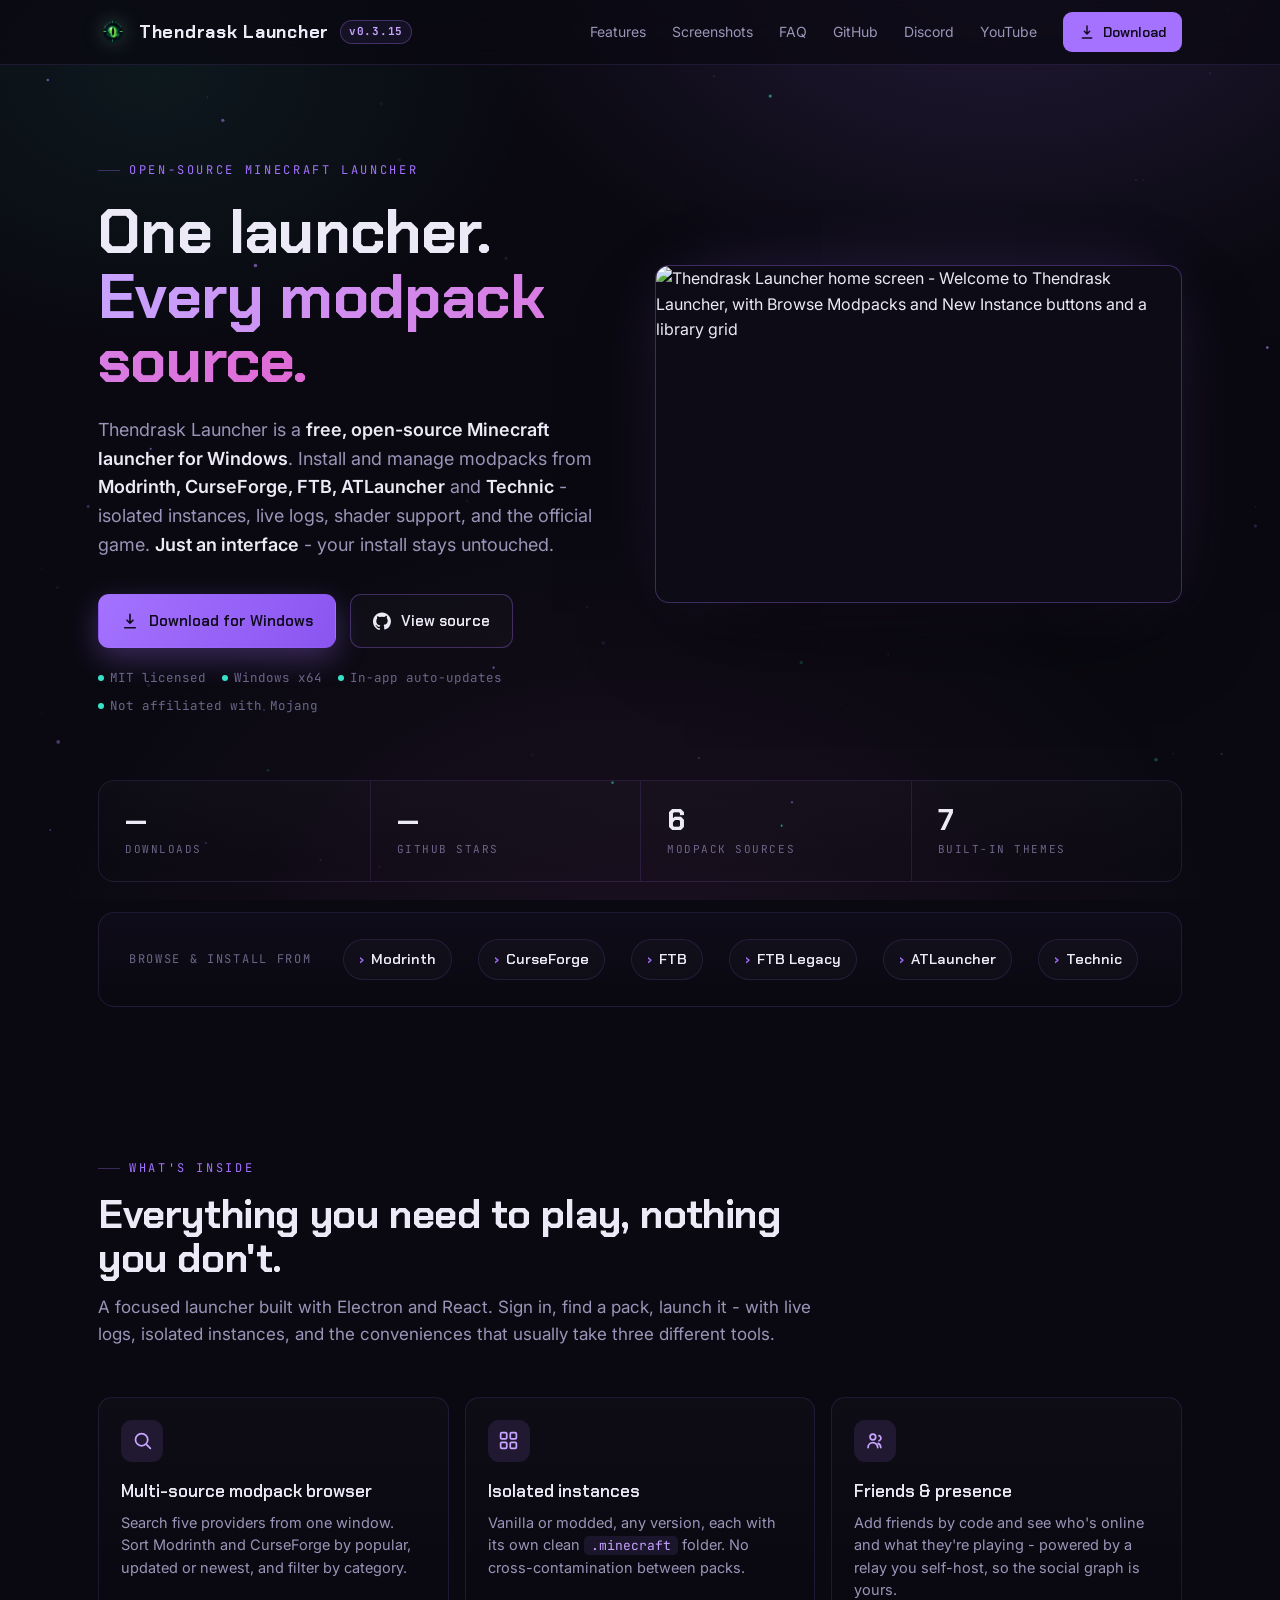
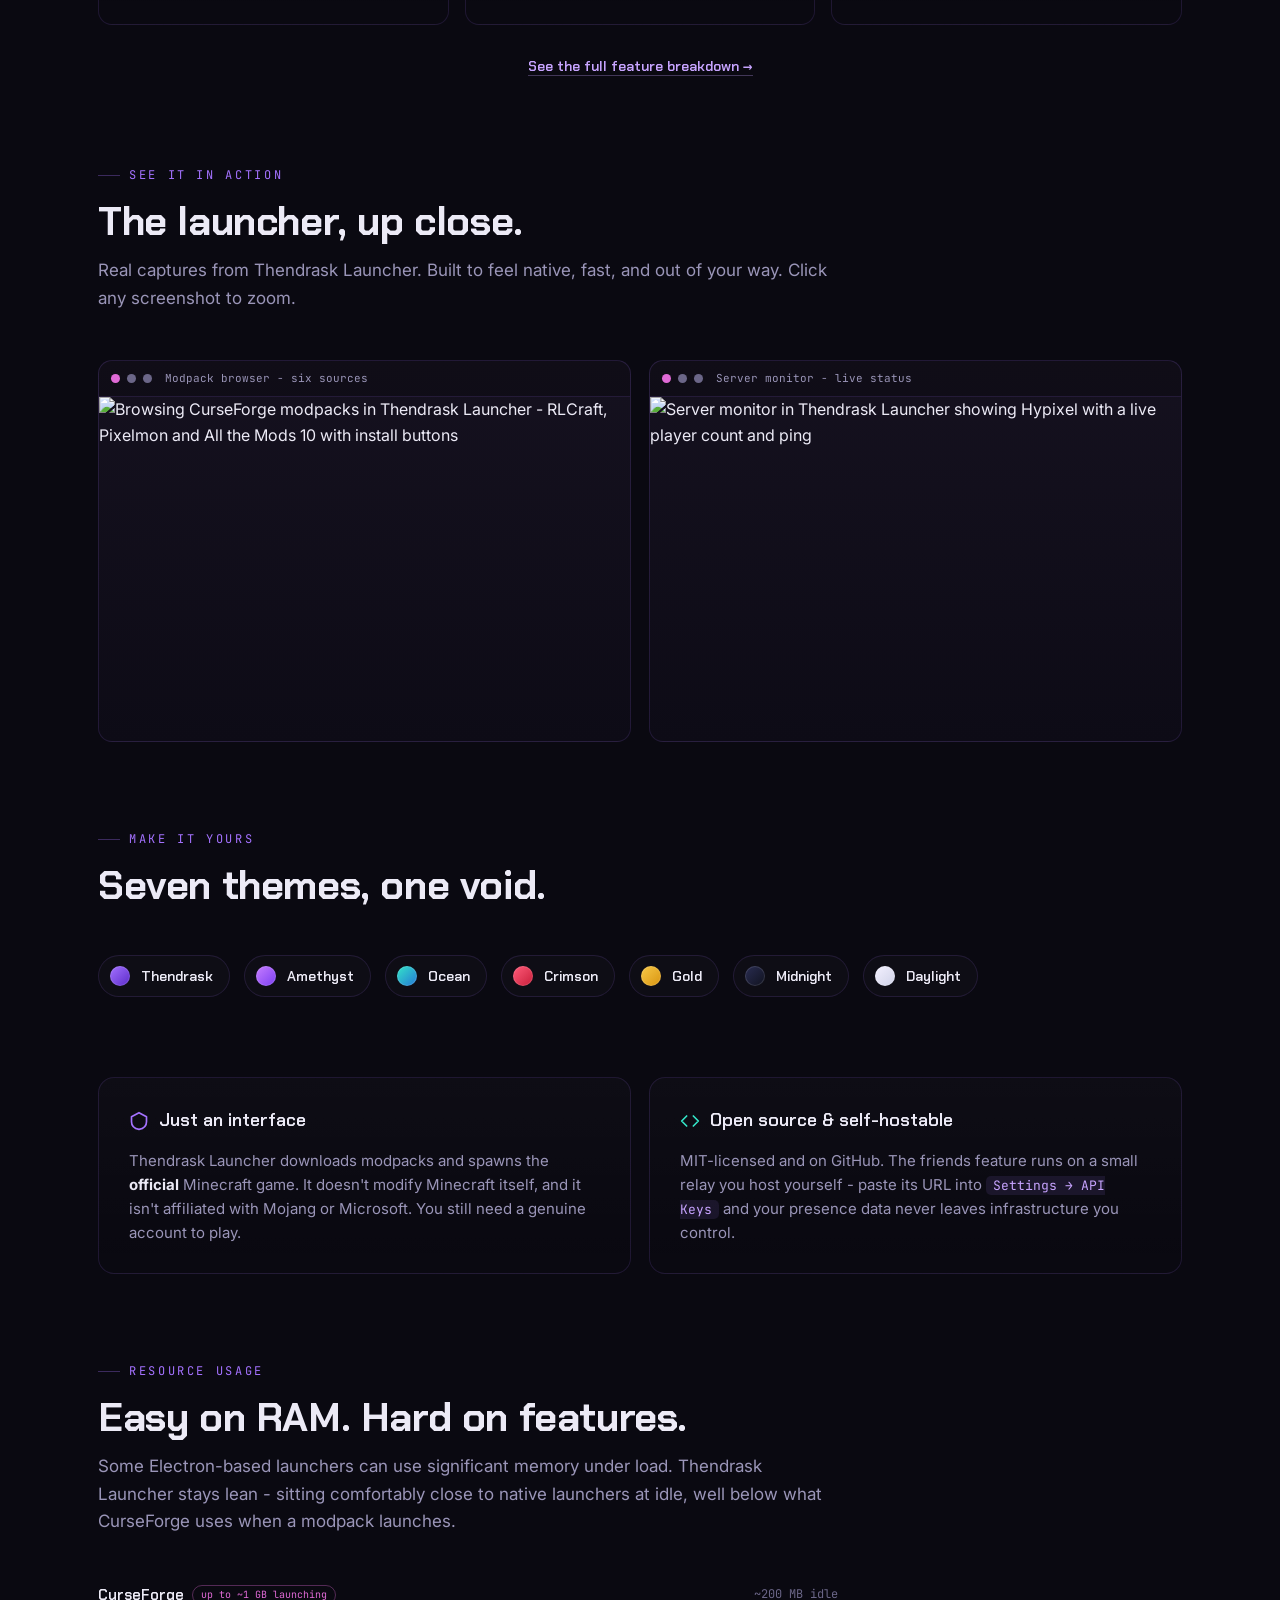
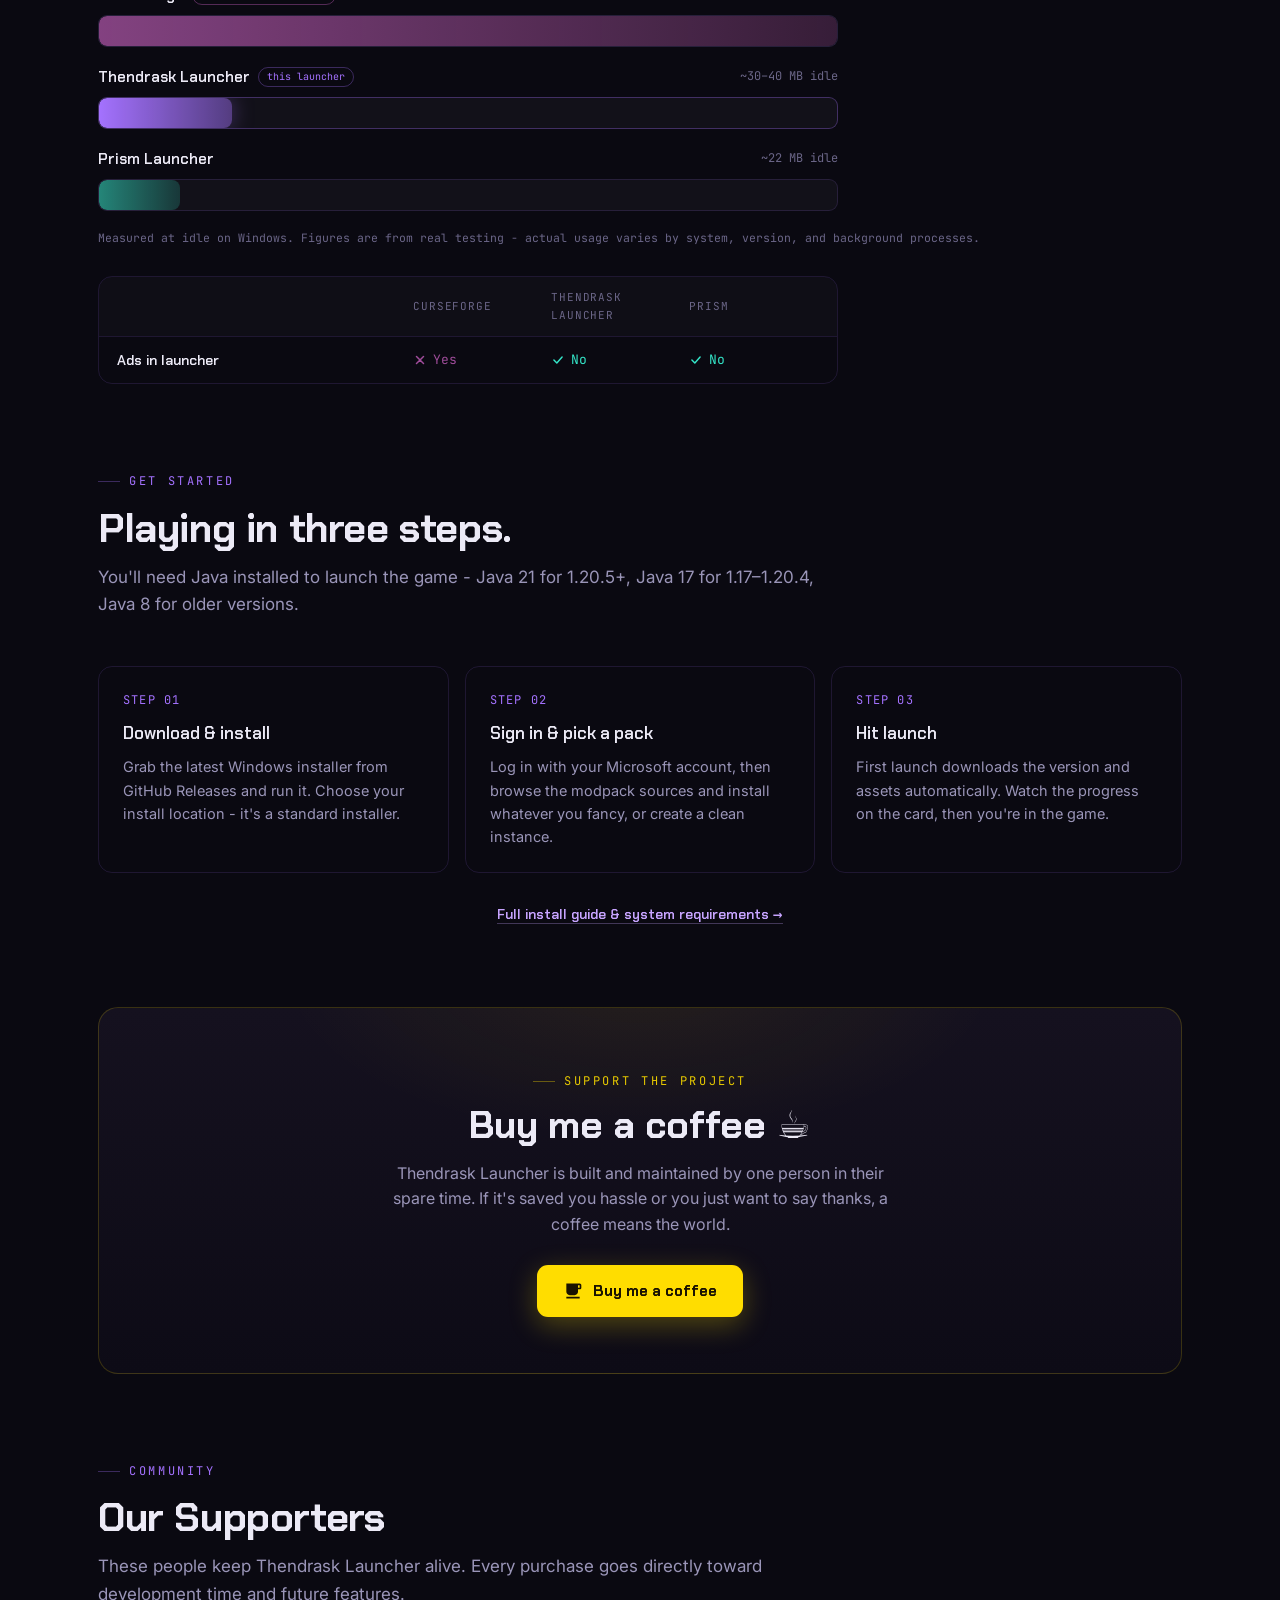
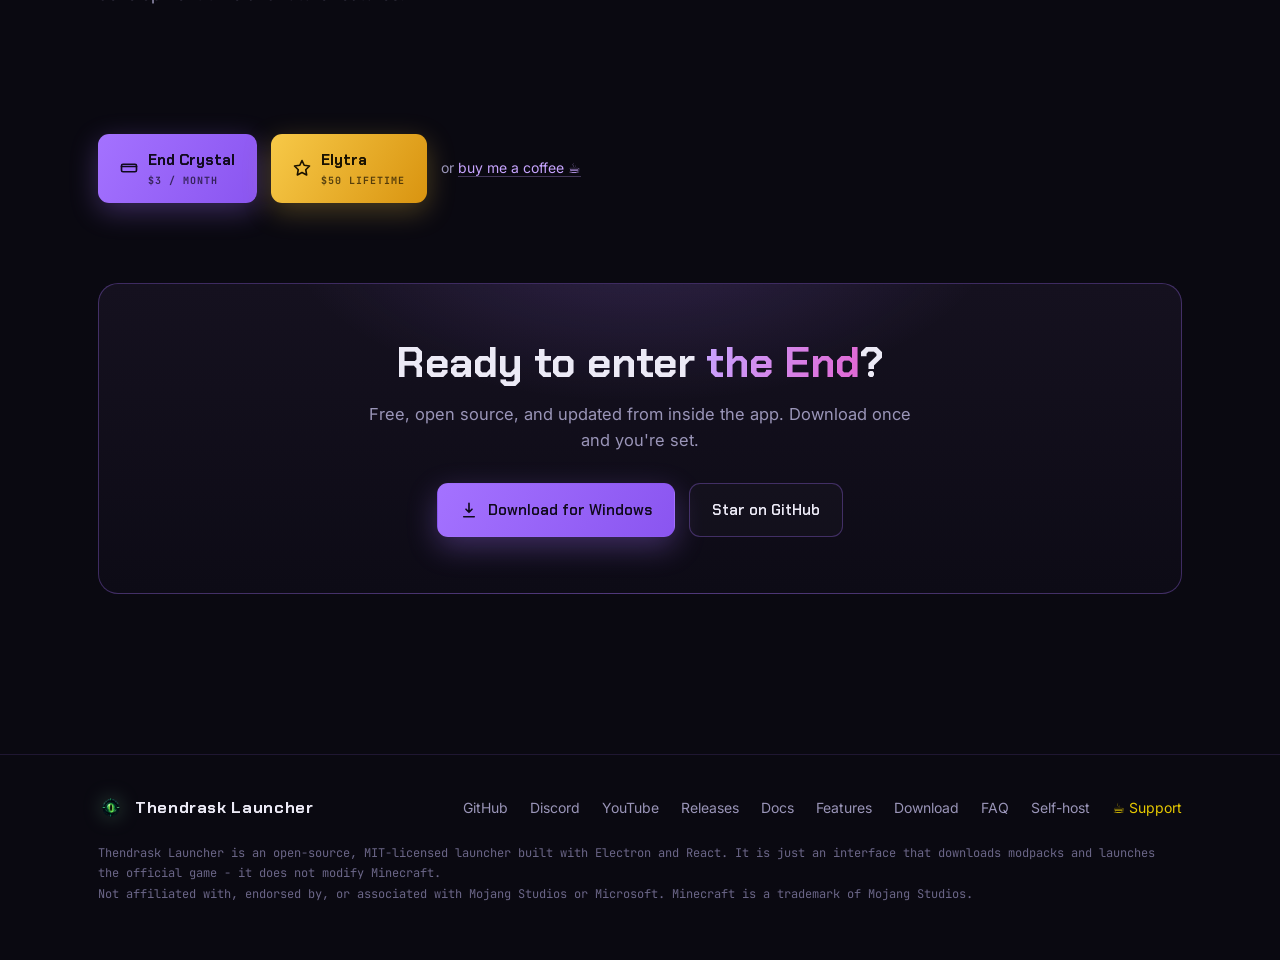
==== commit 95248ac6: "Cache-bust shared asset URLs (?v=20260702) Visitors who hit the site mid-deploy could have a cached " ====
--- a/index.html
+++ b/index.html
@@ -30,7 +30,7 @@
 <link rel="preconnect" href="https://fonts.googleapis.com" />
 <link rel="preconnect" href="https://fonts.gstatic.com" crossorigin />
 <link href="https://fonts.googleapis.com/css2?family=Chakra+Petch:wght@500;600;700&family=Inter:wght@400;500;600&family=JetBrains+Mono:wght@400;500&display=swap" rel="stylesheet" />
-<link rel="stylesheet" href="assets/site.css" />
+<link rel="stylesheet" href="assets/site.css?v=20260702" />
 
 <style>
   /* ---- homepage-specific styles ---- */
@@ -639,6 +639,6 @@
   </div>
 </footer>
 
-<script src="assets/site.js"></script>
+<script src="assets/site.js?v=20260702"></script>
 </body>
 </html>
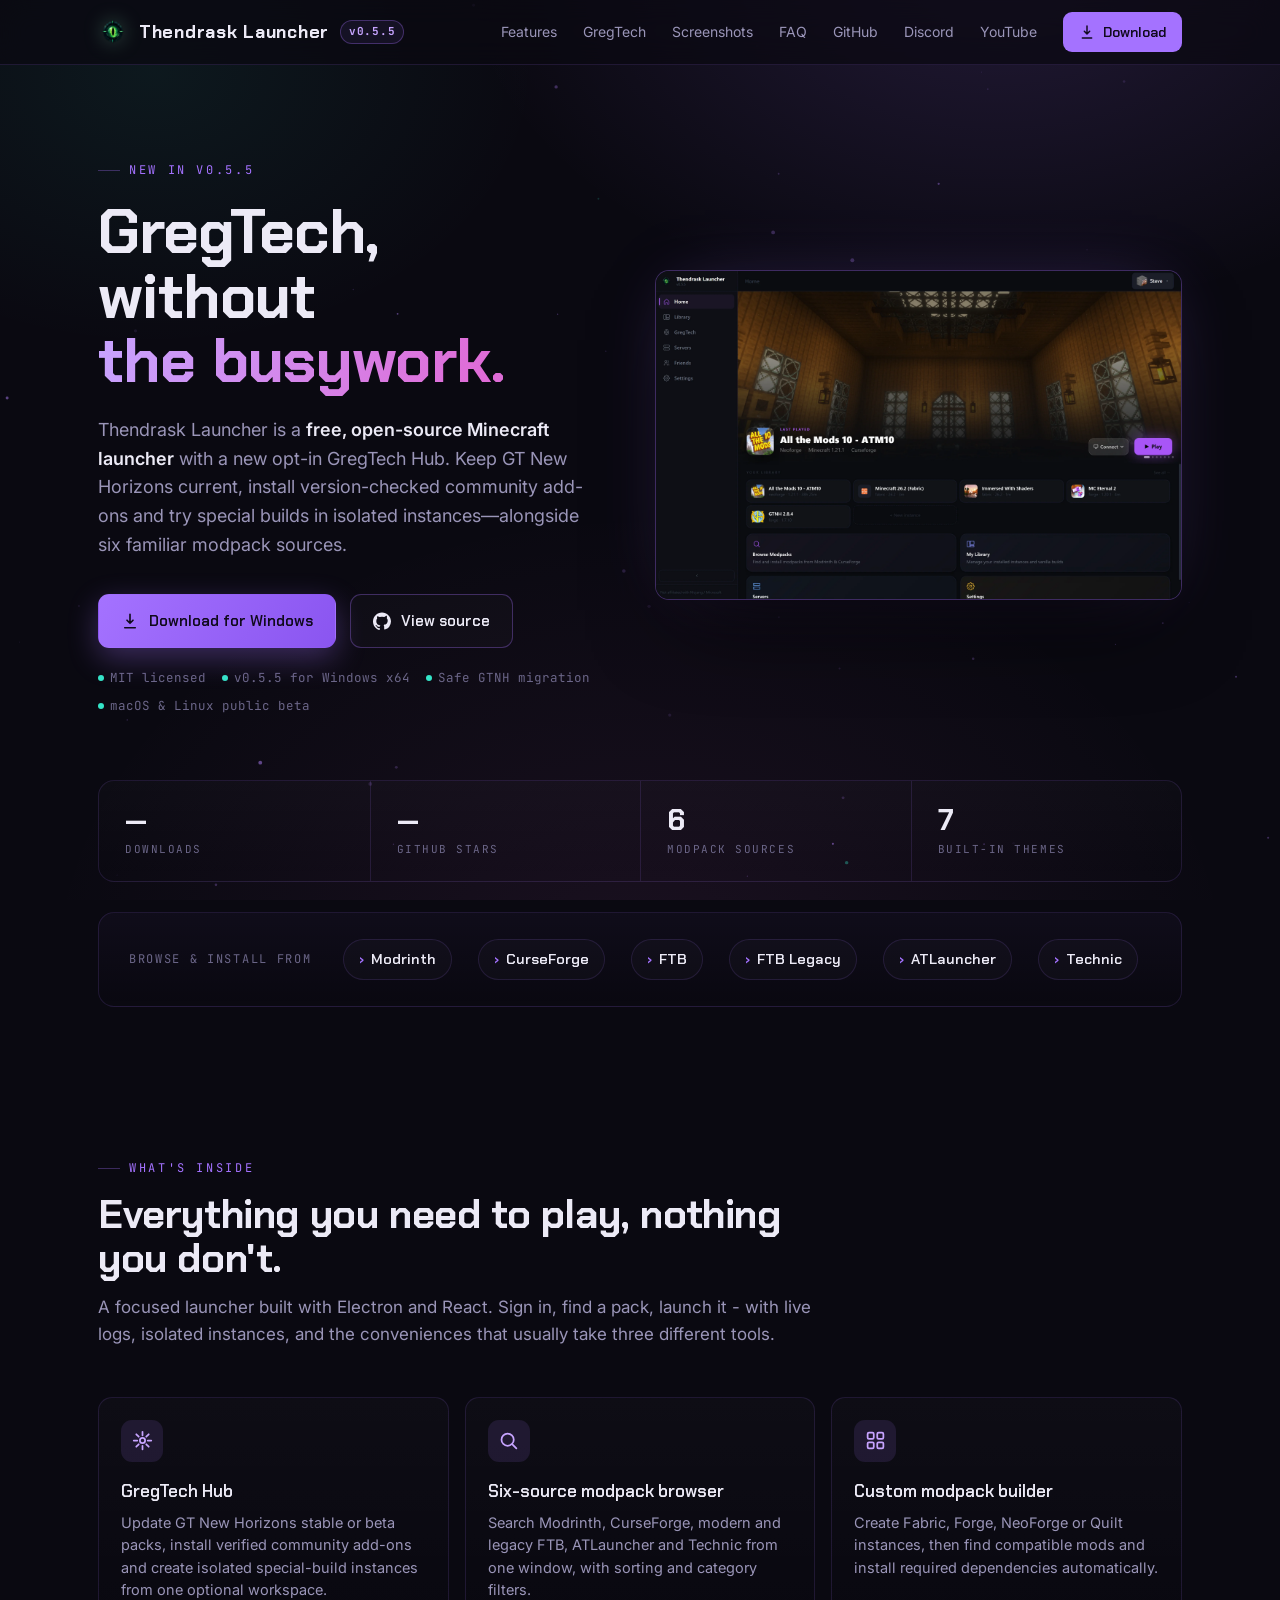
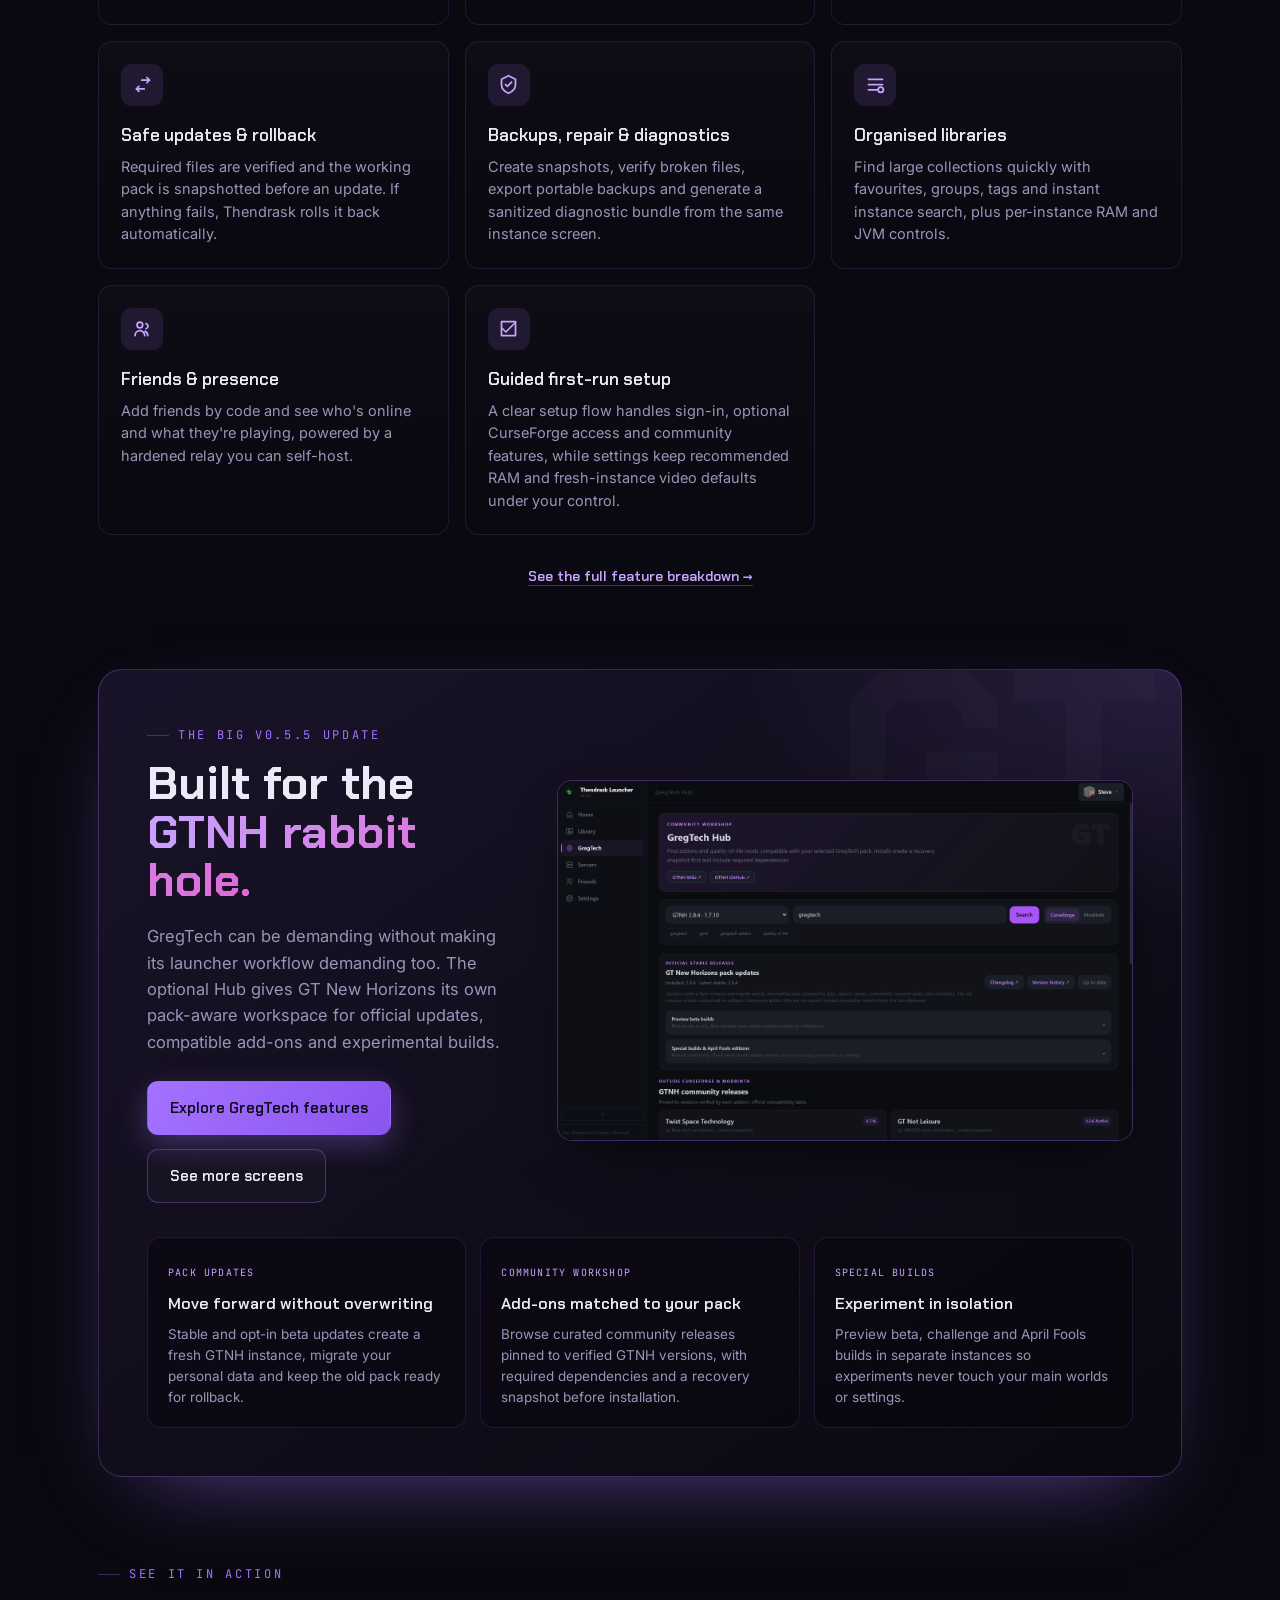
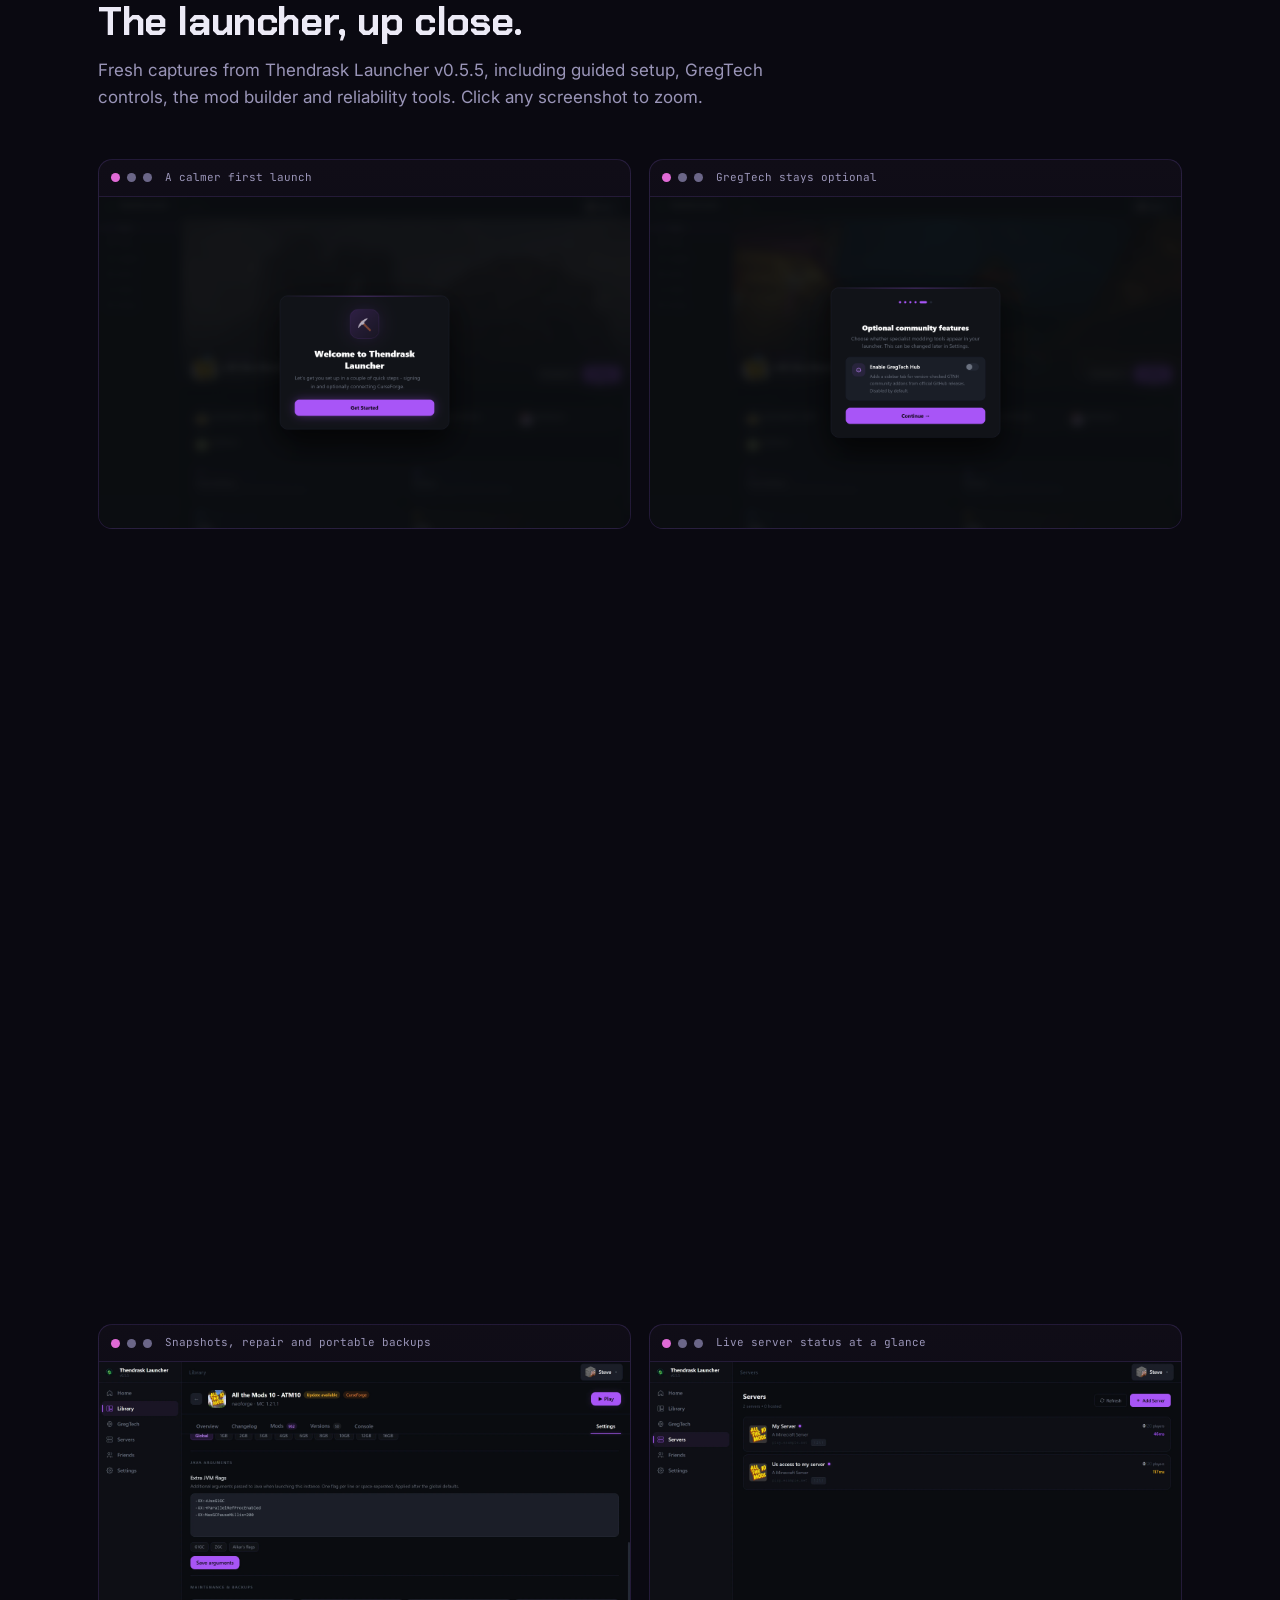
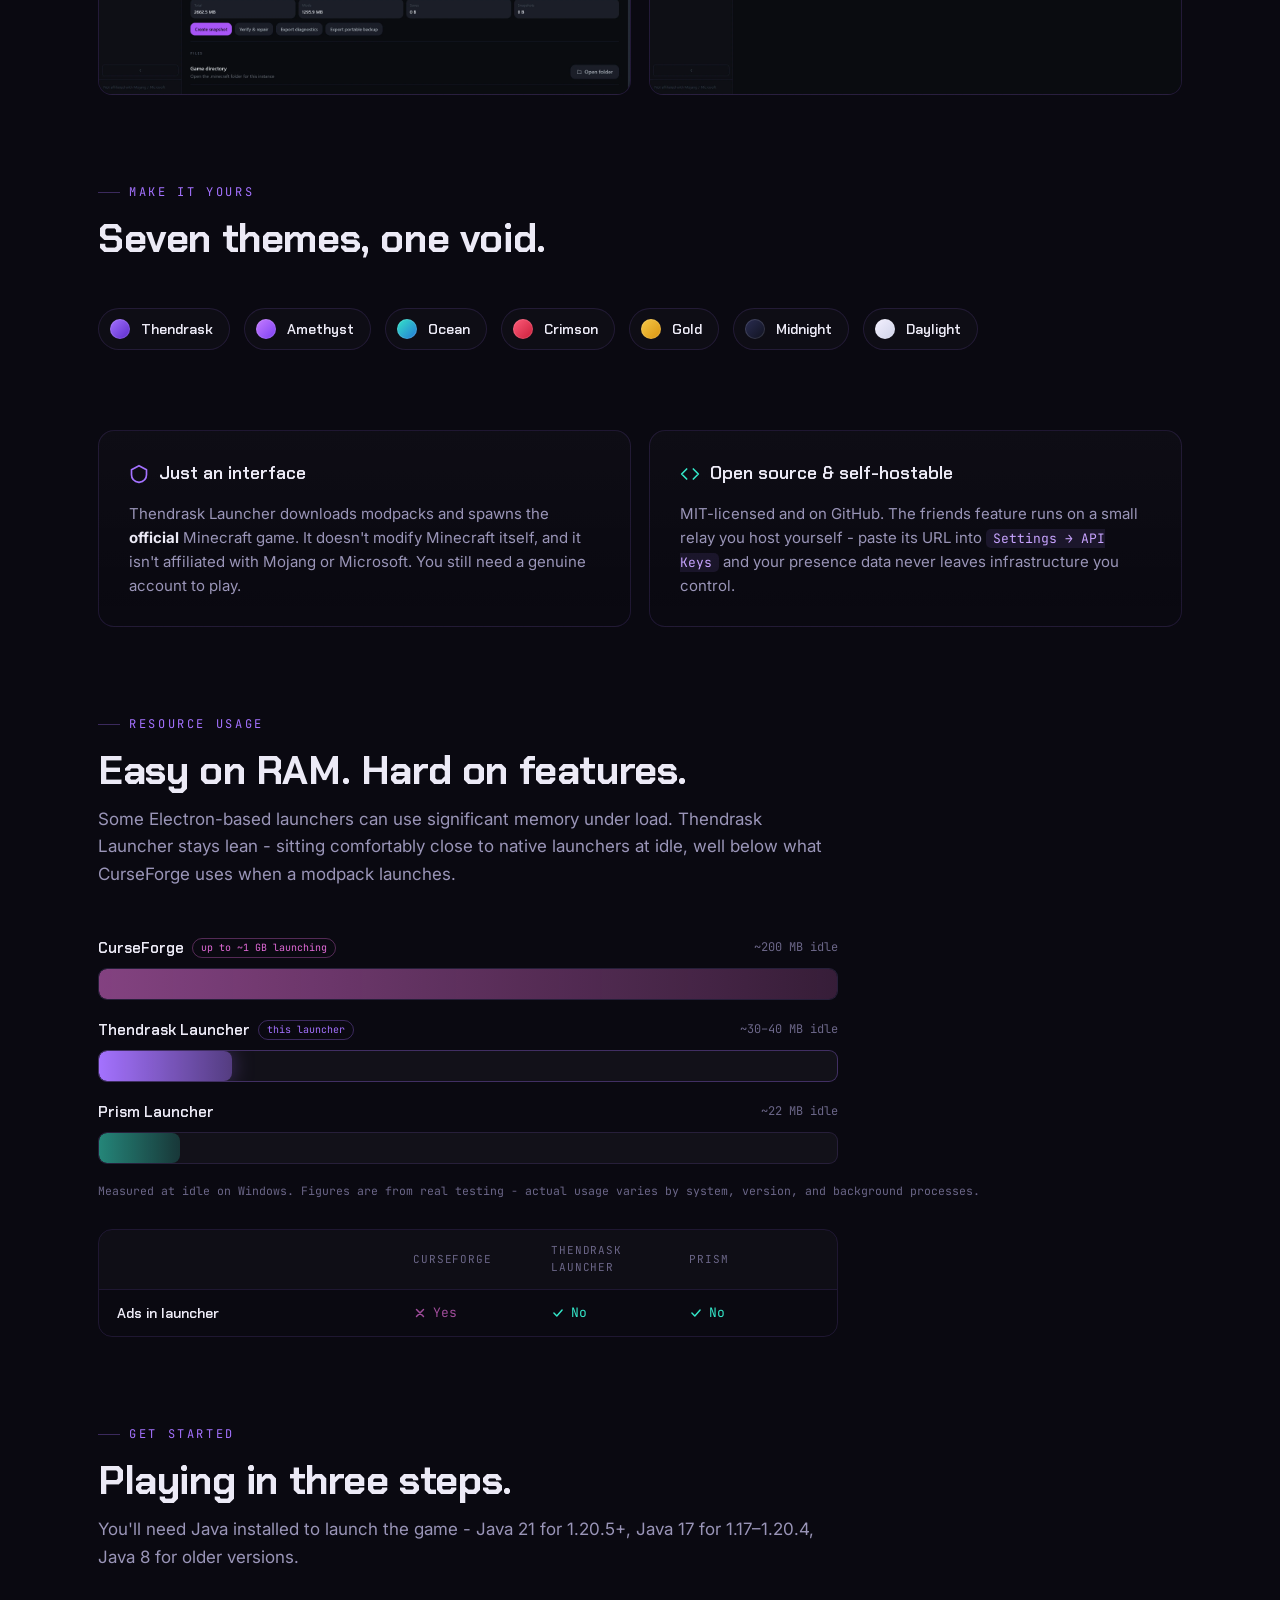
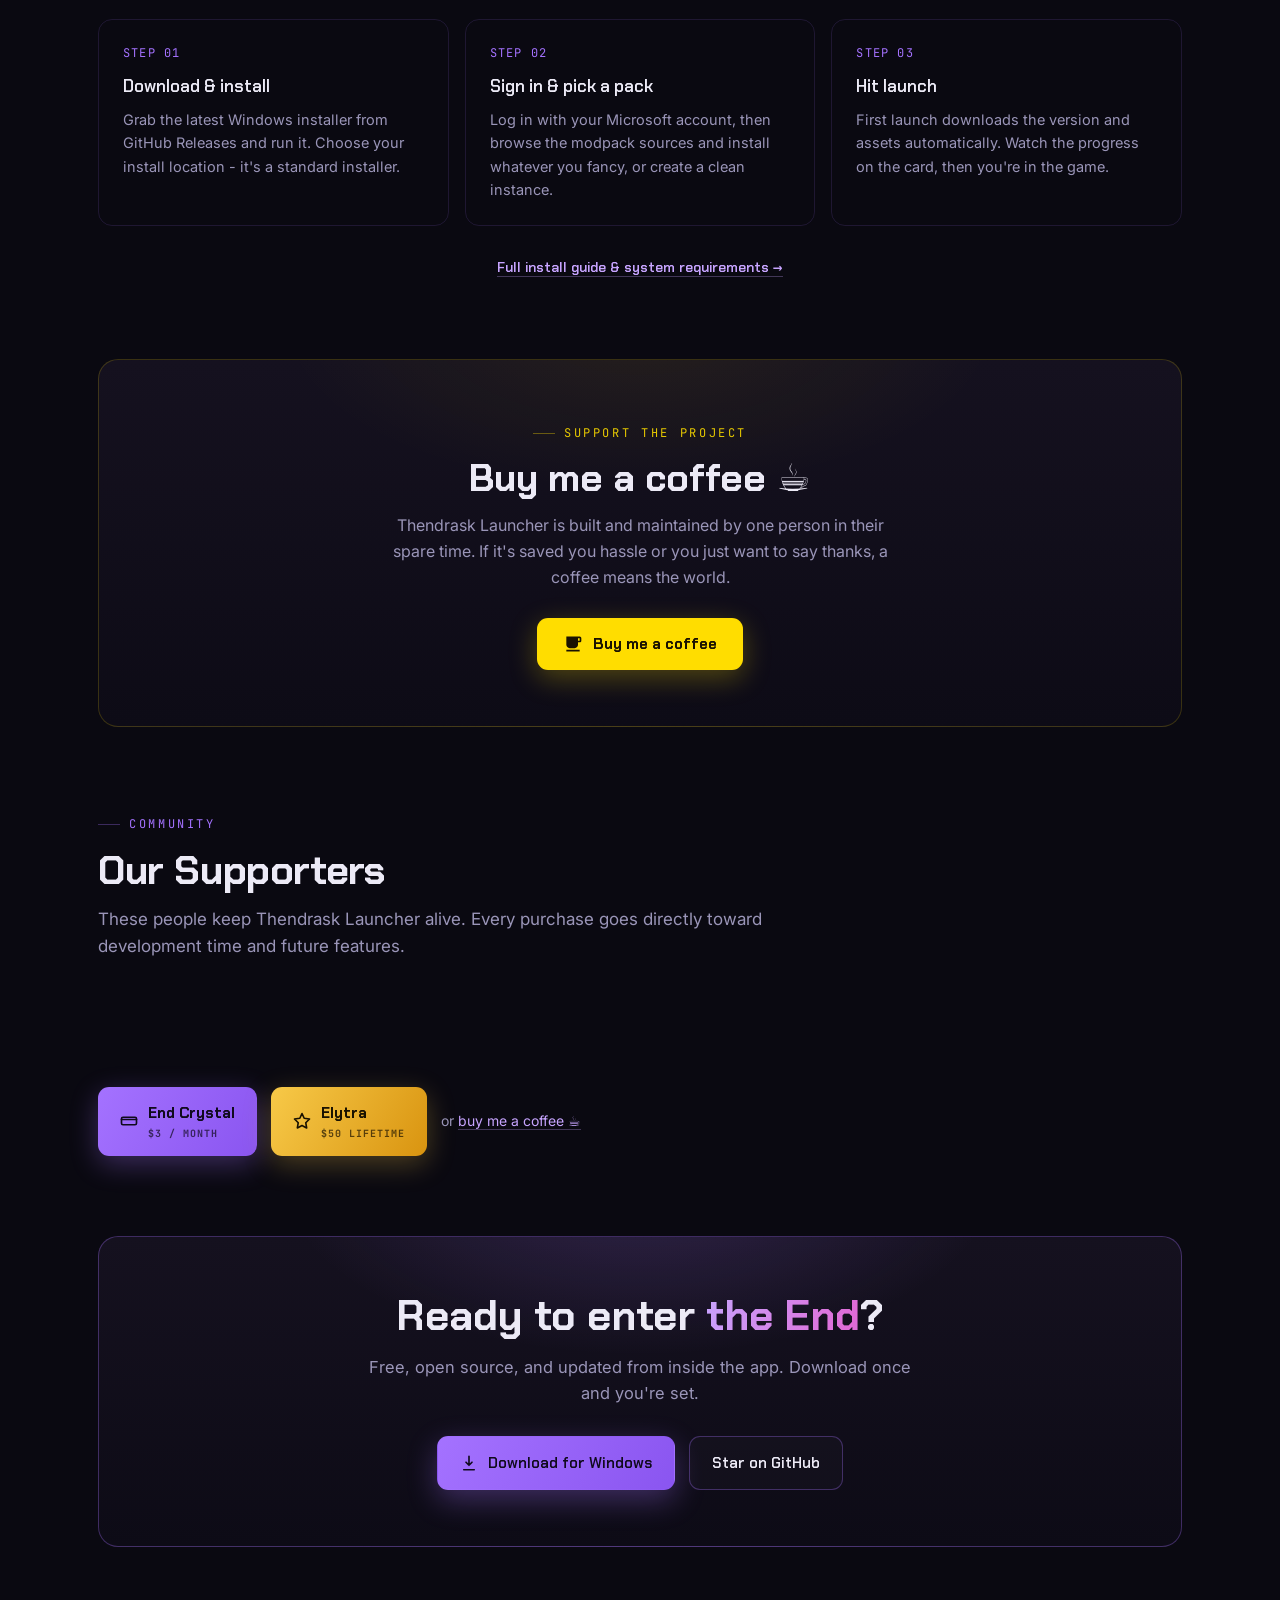
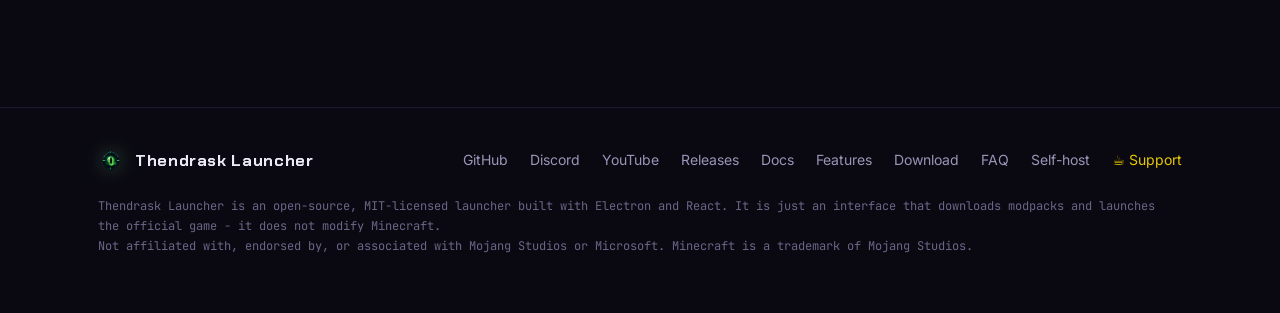
==== commit b3668553: "Refresh screenshots for v0.5.5 and document GregTech Hub Recapture all ten launcher screenshots at 2" ====
--- a/index.html
+++ b/index.html
@@ -4,8 +4,8 @@
 <meta charset="UTF-8" />
 <meta name="viewport" content="width=device-width, initial-scale=1.0" />
 <title>Thendrask Launcher | Free Open-Source Minecraft Launcher for Modrinth &amp; CurseForge</title>
-<meta name="description" content="Free, open-source Minecraft launcher for Windows. Browse Modrinth, CurseForge, FTB, ATLauncher & Technic - isolated instances, live logs, shader support. MIT-licensed." />
-<link rel="canonical" href="https://ender-client.xyz/" />
+<meta name="description" content="Thendrask Launcher v0.5.5 is a free, open-source Minecraft launcher with a dedicated GregTech Hub, six modpack sources, safe pack updates, snapshots and portable backups." />
+<link rel="canonical" href="https://thendrask.org/" />
 
 <link rel="icon" href="assets/favicon.ico" sizes="any" />
 <link rel="icon" type="image/png" sizes="96x96" href="assets/favicon-96x96.png" />
@@ -15,15 +15,15 @@
 
 <!-- Open Graph / social -->
 <meta property="og:type" content="website" />
-<meta property="og:url" content="https://ender-client.xyz/" />
-<meta property="og:title" content="Thendrask Launcher - One launcher. Every modpack source." />
-<meta property="og:description" content="Open-source Minecraft launcher. Browse Modrinth, CurseForge, FTB, ATLauncher and Technic, manage isolated instances, and launch the official game." />
-<meta property="og:image" content="https://ender-client.xyz/assets/og.png" />
+<meta property="og:url" content="https://thendrask.org/" />
+<meta property="og:title" content="Thendrask Launcher v0.5.5 - GregTech without the busywork." />
+<meta property="og:description" content="Manage GT New Horizons updates, verified community add-ons and special builds alongside six modpack sources and powerful instance tools." />
+<meta property="og:image" content="https://thendrask.org/assets/og.png" />
 <meta property="og:site_name" content="Thendrask Launcher" />
 <meta name="twitter:card" content="summary_large_image" />
-<meta name="twitter:title" content="Thendrask Launcher - One launcher. Every modpack source." />
-<meta name="twitter:description" content="Open-source Minecraft launcher for Modrinth, CurseForge, FTB, ATLauncher and Technic." />
-<meta name="twitter:image" content="https://ender-client.xyz/assets/og.png" />
+<meta name="twitter:title" content="Thendrask Launcher v0.5.5" />
+<meta name="twitter:description" content="A new GregTech Hub, guided setup, six modpack sources and safe instance tools in one open-source launcher." />
+<meta name="twitter:image" content="https://thendrask.org/assets/og.png" />
 <meta name="theme-color" content="#0A0911" />
 
 <script>document.documentElement.classList.add('js');</script>
@@ -38,6 +38,7 @@
   /* hero */
   .hero { padding: 88px 0 64px; }
   .hero-grid { display: grid; grid-template-columns: 1fr 1.05fr; gap: 56px; align-items: center; }
+  .hero-grid > * { min-width: 0; }
   h1 {
     font-family: var(--display); font-weight: 700;
     font-size: clamp(40px, 5.4vw, 62px); line-height: 1.04; letter-spacing: -0.01em; margin: 20px 0 0;
@@ -54,6 +55,7 @@
 
   /* real hero screenshot */
   .hero-shot {
+    max-width: 100%;
     border-radius: 14px; border: 1px solid var(--edge-strong); overflow: hidden;
     background: var(--void-2);
     box-shadow: 0 40px 90px -30px rgba(0,0,0,0.85), 0 0 70px -25px rgba(164,114,255,0.35);
@@ -120,6 +122,40 @@
   .shot .chrome i:first-child { background: var(--chorus); }
   .shot .chrome span { margin-left: 6px; font-family: var(--mono); font-size: 11px; color: var(--mist); }
   .shot img { display: block; width: 100%; height: auto; }
+
+  /* GregTech feature spotlight */
+  .gt-spotlight {
+    position: relative; overflow: hidden;
+    border: 1px solid rgba(164,114,255,0.28); border-radius: 24px; padding: 48px;
+    background:
+      radial-gradient(700px 420px at 100% 0%, rgba(164,114,255,0.15), transparent 62%),
+      linear-gradient(145deg, rgba(26,20,42,0.94), rgba(10,9,17,0.98));
+    box-shadow: 0 32px 90px -50px rgba(164,114,255,0.7);
+  }
+  .gt-spotlight::after {
+    content: "GT"; position: absolute; right: 22px; top: -34px; pointer-events: none;
+    font-family: var(--display); font-size: clamp(120px, 20vw, 270px); font-weight: 700;
+    line-height: 1; color: rgba(255,255,255,0.018);
+  }
+  .gt-intro { position: relative; z-index: 1; display: grid; grid-template-columns: .78fr 1.22fr; gap: 42px; align-items: center; }
+  .gt-copy h2 { font-family: var(--display); font-weight: 700; font-size: clamp(30px, 4vw, 46px); line-height: 1.06; margin-top: 14px; }
+  .gt-copy > p { color: var(--mist); font-size: 16.5px; margin-top: 18px; }
+  .gt-copy .cta-row { margin-top: 26px; }
+  .gt-shot { border: 1px solid var(--edge-strong); border-radius: 15px; overflow: hidden; background: var(--void-2); box-shadow: 0 26px 60px -28px rgba(0,0,0,.9); }
+  .gt-shot img { display: block; width: 100%; height: auto; }
+  .gt-grid { position: relative; z-index: 1; display: grid; grid-template-columns: repeat(3, 1fr); gap: 14px; margin-top: 34px; }
+  .gt-card { border: 1px solid var(--edge); border-radius: 14px; padding: 20px; background: rgba(7,6,12,.48); }
+  .gt-card .tag { display: inline-flex; font-family: var(--mono); font-size: 10px; letter-spacing: .12em; text-transform: uppercase; color: var(--ender-bright); margin-bottom: 10px; }
+  .gt-card h3 { font-family: var(--display); font-size: 16px; font-weight: 600; margin-bottom: 7px; }
+  .gt-card p { color: var(--mist); font-size: 13.5px; line-height: 1.55; }
+  @media (max-width: 900px) {
+    .gt-spotlight { padding: 34px; }
+    .gt-intro { grid-template-columns: 1fr; }
+  }
+  @media (max-width: 680px) {
+    .gt-spotlight { padding: 26px 20px; border-radius: 18px; }
+    .gt-grid { grid-template-columns: 1fr; }
+  }
 
   /* ram comparison */
   .ram-chart { display: flex; flex-direction: column; gap: 18px; max-width: 740px; }
@@ -242,18 +278,18 @@
     "@type": "SoftwareApplication",
     "name": "Thendrask Launcher",
     "applicationCategory": "GameApplication",
-    "operatingSystem": "Windows",
+    "operatingSystem": "Windows, macOS, Linux",
     "offers": {
       "@type": "Offer",
       "price": "0",
       "priceCurrency": "USD"
     },
-    "softwareVersion": "0.3.15",
-    "description": "Free, open-source Minecraft launcher. Browse Modrinth, CurseForge, FTB, ATLauncher and Technic - isolated instances, live logs, shader support. MIT-licensed.",
-    "url": "https://ender-client.xyz/",
-    "image": "https://ender-client.xyz/assets/og.png",
+    "softwareVersion": "0.5.5",
+    "description": "Free, open-source Minecraft launcher with a dedicated GregTech Hub, six modpack sources, a custom pack builder, safe updates, snapshots, repair tools and portable backups.",
+    "url": "https://thendrask.org/",
+    "image": "https://thendrask.org/assets/og.png",
     "downloadUrl": "https://github.com/Sxarlos/ThendraskLauncher/releases/latest",
-    "featureList": "Secure Microsoft login, Multi-source modpack browser (Modrinth, CurseForge, FTB, ATLauncher, Technic), Isolated instances, Live launch logs, Server monitor, Quick connect to saved servers, Friends & presence, Shader auto-install, In-app updates, Seven built-in themes",
+    "featureList": "Secure Microsoft login, Optional GregTech Hub, GT New Horizons stable and beta updates, Verified GTNH community add-ons, Isolated GTNH special builds, Guided first-run setup, Six-source modpack browser (Modrinth, CurseForge, FTB, FTB Legacy, ATLauncher, Technic), Custom modpack builder, Safe updates with rollback, Snapshots, Portable backups, Repair and diagnostics, Library groups and tags, Isolated instances, Live launch logs, Server monitor, Friends and presence, In-app updates, Seven built-in themes",
     "softwareRequirements": "Java 8, 17, or 21",
     "license": "https://opensource.org/licenses/MIT",
     "author": {
@@ -265,14 +301,14 @@
     "@context": "https://schema.org",
     "@type": "WebSite",
     "name": "Thendrask Launcher",
-    "url": "https://ender-client.xyz/"
+    "url": "https://thendrask.org/"
   },
   {
     "@context": "https://schema.org",
     "@type": "Organization",
     "name": "Thendrask Launcher",
-    "url": "https://ender-client.xyz/",
-    "logo": "https://ender-client.xyz/assets/logo.png"
+    "url": "https://thendrask.org/",
+    "logo": "https://thendrask.org/assets/logo.png"
   }
 ]
 </script>
@@ -287,10 +323,11 @@
     <a href="#top" class="brand">
       <img class="logo-img" src="assets/logo.png" alt="Thendrask Launcher logo" width="30" height="30" />
       Thendrask Launcher
-      <span class="ver" id="ver">v0.3.15</span>
+      <span class="ver" id="ver">v0.5.5</span>
     </a>
     <div class="nav-links" id="navlinks">
       <a href="/features">Features</a>
+      <a href="#gregtech">GregTech</a>
       <a href="#screens">Screenshots</a>
       <a href="/faq">FAQ</a>
       <a href="https://github.com/Sxarlos/ThendraskLauncher" target="_blank" rel="noopener">GitHub</a>
@@ -312,9 +349,9 @@
   <section class="hero">
     <div class="wrap hero-grid">
       <div>
-        <span class="eyebrow">Open-source Minecraft launcher</span>
-        <h1>One launcher.<br /><span class="accent">Every modpack source.</span></h1>
-        <p class="lede">Thendrask Launcher is a <strong>free, open-source Minecraft launcher for Windows</strong>. Install and manage modpacks from <strong>Modrinth, CurseForge, FTB, ATLauncher</strong> and <strong>Technic</strong> - isolated instances, live logs, shader support, and the official game. <strong>Just an interface</strong> - your install stays untouched.</p>
+        <span class="eyebrow">New in v0.5.5</span>
+        <h1>GregTech, without<br /><span class="accent">the busywork.</span></h1>
+        <p class="lede">Thendrask Launcher is a <strong>free, open-source Minecraft launcher</strong> with a new opt-in GregTech Hub. Keep GT New Horizons current, install version-checked community add-ons and try special builds in isolated instances—alongside six familiar modpack sources.</p>
         <div class="cta-row">
           <a class="btn btn-primary" data-release-exe href="https://github.com/Sxarlos/ThendraskLauncher/releases/latest" target="_blank" rel="noopener">
             <svg viewBox="0 0 24 24" fill="none" stroke="currentColor" stroke-width="2.2" stroke-linecap="round" stroke-linejoin="round"><path d="M12 3v12m0 0 4-4m-4 4-4-4M5 21h14"/></svg>
@@ -327,16 +364,16 @@
         </div>
         <div class="meta-line">
           <span><span class="dot"></span>MIT licensed</span>
-          <span><span class="dot"></span>Windows x64</span>
-          <span><span class="dot"></span>In-app auto-updates</span>
-          <span><span class="dot"></span>Not affiliated with Mojang</span>
-        </div>
-      </div>
-
-      <!-- hero: real home screen (tilts with the cursor, click to zoom) -->
+          <span><span class="dot"></span>v0.5.5 for Windows x64</span>
+          <span><span class="dot"></span>Safe GTNH migration</span>
+          <span><span class="dot"></span>macOS &amp; Linux public beta</span>
+        </div>
+      </div>
+
+      <!-- hero: main launcher dashboard (tilts with the cursor, click to zoom) -->
       <div class="tilt-wrap">
         <div class="hero-shot" data-tilt>
-          <img src="assets/screenshots/home.webp" data-lightbox data-caption="Thendrask Launcher - home screen" alt="Thendrask Launcher home screen - Welcome to Thendrask Launcher, with Browse Modpacks and New Instance buttons and a library grid" width="1163" height="746" />
+          <img src="assets/screenshots/home.webp?v=20260721" data-lightbox data-caption="Thendrask Launcher dashboard" alt="Thendrask Launcher home dashboard showing the installed library, modpack browser, servers and settings" width="1440" height="900" />
         </div>
       </div>
     </div>
@@ -391,23 +428,87 @@
       </div>
       <div class="feat-grid" data-stagger>
         <div class="feat glow reveal">
+          <div class="ic"><svg viewBox="0 0 24 24" fill="none" stroke="currentColor" stroke-width="2" stroke-linecap="round" stroke-linejoin="round"><path d="M12 2v4M12 18v4M4.9 4.9l2.8 2.8M16.3 16.3l2.8 2.8M2 12h4M18 12h4M4.9 19.1l2.8-2.8M16.3 7.7l2.8-2.8"/><circle cx="12" cy="12" r="3"/></svg></div>
+          <h3>GregTech Hub</h3>
+          <p>Update GT New Horizons stable or beta packs, install verified community add-ons and create isolated special-build instances from one optional workspace.</p>
+        </div>
+        <div class="feat glow reveal">
           <div class="ic"><svg viewBox="0 0 24 24" fill="none" stroke="currentColor" stroke-width="2" stroke-linecap="round" stroke-linejoin="round"><circle cx="11" cy="11" r="7"/><path d="m21 21-4.3-4.3"/></svg></div>
-          <h3>Multi-source modpack browser</h3>
-          <p>Search five providers from one window. Sort Modrinth and CurseForge by popular, updated or newest, and filter by category.</p>
+          <h3>Six-source modpack browser</h3>
+          <p>Search Modrinth, CurseForge, modern and legacy FTB, ATLauncher and Technic from one window, with sorting and category filters.</p>
         </div>
         <div class="feat glow reveal">
           <div class="ic"><svg viewBox="0 0 24 24" fill="none" stroke="currentColor" stroke-width="2" stroke-linecap="round" stroke-linejoin="round"><rect x="3" y="3" width="7" height="7" rx="1.5"/><rect x="14" y="3" width="7" height="7" rx="1.5"/><rect x="3" y="14" width="7" height="7" rx="1.5"/><rect x="14" y="14" width="7" height="7" rx="1.5"/></svg></div>
-          <h3>Isolated instances</h3>
-          <p>Vanilla or modded, any version, each with its own clean <code class="inline">.minecraft</code> folder. No cross-contamination between packs.</p>
+          <h3>Custom modpack builder</h3>
+          <p>Create Fabric, Forge, NeoForge or Quilt instances, then find compatible mods and install required dependencies automatically.</p>
+        </div>
+        <div class="feat glow reveal">
+          <div class="ic"><svg viewBox="0 0 24 24" fill="none" stroke="currentColor" stroke-width="2" stroke-linecap="round" stroke-linejoin="round"><path d="M20 7h-9M14 17H5M17 4l3 3-3 3M8 14l-3 3 3 3"/></svg></div>
+          <h3>Safe updates &amp; rollback</h3>
+          <p>Required files are verified and the working pack is snapshotted before an update. If anything fails, Thendrask rolls it back automatically.</p>
+        </div>
+        <div class="feat glow reveal">
+          <div class="ic"><svg viewBox="0 0 24 24" fill="none" stroke="currentColor" stroke-width="2" stroke-linecap="round" stroke-linejoin="round"><path d="M12 2 4 6v6c0 5 3.4 8.2 8 10 4.6-1.8 8-5 8-10V6z"/><path d="m8.5 12 2.2 2.2 4.8-5"/></svg></div>
+          <h3>Backups, repair &amp; diagnostics</h3>
+          <p>Create snapshots, verify broken files, export portable backups and generate a sanitized diagnostic bundle from the same instance screen.</p>
+        </div>
+        <div class="feat glow reveal">
+          <div class="ic"><svg viewBox="0 0 24 24" fill="none" stroke="currentColor" stroke-width="2" stroke-linecap="round" stroke-linejoin="round"><path d="M4 6h16M4 12h16M4 18h10"/><circle cx="18" cy="18" r="3"/></svg></div>
+          <h3>Organised libraries</h3>
+          <p>Find large collections quickly with favourites, groups, tags and instant instance search, plus per-instance RAM and JVM controls.</p>
         </div>
         <div class="feat glow reveal">
           <div class="ic"><svg viewBox="0 0 24 24" fill="none" stroke="currentColor" stroke-width="2" stroke-linecap="round" stroke-linejoin="round"><circle cx="9" cy="8" r="3.2"/><path d="M3.5 20a5.5 5.5 0 0 1 11 0M16 6.5a3 3 0 0 1 0 5.8M18 20a5.3 5.3 0 0 0-3-4.7"/></svg></div>
           <h3>Friends &amp; presence</h3>
-          <p>Add friends by code and see who's online and what they're playing - powered by a relay you self-host, so the social graph is yours.</p>
+          <p>Add friends by code and see who's online and what they're playing, powered by a hardened relay you can self-host.</p>
+        </div>
+        <div class="feat glow reveal">
+          <div class="ic"><svg viewBox="0 0 24 24" fill="none" stroke="currentColor" stroke-width="2" stroke-linecap="round" stroke-linejoin="round"><path d="M5 12l4 4L19 6"/><path d="M4 4h16v16H4z"/></svg></div>
+          <h3>Guided first-run setup</h3>
+          <p>A clear setup flow handles sign-in, optional CurseForge access and community features, while settings keep recommended RAM and fresh-instance video defaults under your control.</p>
         </div>
       </div>
       <div style="margin-top:28px;text-align:center;">
         <a href="/features" class="arrow-link">See the full feature breakdown →</a>
+      </div>
+    </div>
+  </section>
+
+  <!-- GREGTECH SPOTLIGHT -->
+  <section class="block" id="gregtech" style="padding-top:0;">
+    <div class="wrap">
+      <div class="gt-spotlight reveal">
+        <div class="gt-intro">
+          <div class="gt-copy">
+            <span class="eyebrow">The big v0.5.5 update</span>
+            <h2>Built for the<br /><span class="accent">GTNH rabbit hole.</span></h2>
+            <p>GregTech can be demanding without making its launcher workflow demanding too. The optional Hub gives GT New Horizons its own pack-aware workspace for official updates, compatible add-ons and experimental builds.</p>
+            <div class="cta-row">
+              <a class="btn btn-primary" href="/features#gregtech">Explore GregTech features</a>
+              <a class="btn btn-ghost" href="#screens">See more screens</a>
+            </div>
+          </div>
+          <div class="gt-shot">
+            <img src="assets/screenshots/gregtech-hub.png?v=20260721" data-lightbox data-caption="The new GregTech Hub in Thendrask Launcher v0.5.5" alt="GregTech Hub with GT New Horizons pack updates, compatible mod search and official release controls" width="1180" height="760" loading="lazy" />
+          </div>
+        </div>
+        <div class="gt-grid" data-stagger>
+          <div class="gt-card reveal">
+            <span class="tag">Pack updates</span>
+            <h3>Move forward without overwriting</h3>
+            <p>Stable and opt-in beta updates create a fresh GTNH instance, migrate your personal data and keep the old pack ready for rollback.</p>
+          </div>
+          <div class="gt-card reveal">
+            <span class="tag">Community workshop</span>
+            <h3>Add-ons matched to your pack</h3>
+            <p>Browse curated community releases pinned to verified GTNH versions, with required dependencies and a recovery snapshot before installation.</p>
+          </div>
+          <div class="gt-card reveal">
+            <span class="tag">Special builds</span>
+            <h3>Experiment in isolation</h3>
+            <p>Preview beta, challenge and April Fools builds in separate instances so experiments never touch your main worlds or settings.</p>
+          </div>
+        </div>
       </div>
     </div>
   </section>
@@ -418,16 +519,40 @@
       <div class="sec-head reveal">
         <span class="eyebrow">See it in action</span>
         <h2>The launcher, up close.</h2>
-        <p>Real captures from Thendrask Launcher. Built to feel native, fast, and out of your way. Click any screenshot to zoom.</p>
+        <p>Fresh captures from Thendrask Launcher v0.5.5, including guided setup, GregTech controls, the mod builder and reliability tools. Click any screenshot to zoom.</p>
       </div>
       <div class="gallery" data-stagger>
         <div class="shot reveal">
-          <div class="chrome"><i></i><i></i><i></i><span>Modpack browser - six sources</span></div>
-          <img src="assets/screenshots/browse.webp" data-lightbox data-caption="Modpack browser - six sources" alt="Browsing CurseForge modpacks in Thendrask Launcher - RLCraft, Pixelmon and All the Mods 10 with install buttons" width="1166" height="751" />
+          <div class="chrome"><i></i><i></i><i></i><span>A calmer first launch</span></div>
+          <img src="assets/screenshots/setup-welcome.png?v=20260721" data-lightbox data-caption="A guided first-run setup" alt="Thendrask Launcher v0.5.5 welcome screen starting the guided setup wizard" width="1180" height="760" loading="lazy" />
         </div>
         <div class="shot reveal">
-          <div class="chrome"><i></i><i></i><i></i><span>Server monitor - live status</span></div>
-          <img src="assets/screenshots/servers.webp" data-lightbox data-caption="Server monitor - live status" alt="Server monitor in Thendrask Launcher showing Hypixel with a live player count and ping" width="1165" height="754" />
+          <div class="chrome"><i></i><i></i><i></i><span>GregTech stays optional</span></div>
+          <img src="assets/screenshots/setup-gregtech-option.png?v=20260721" data-lightbox data-caption="Choose whether to enable the GregTech Hub" alt="Thendrask Launcher setup wizard with an optional toggle to enable the GregTech Hub" width="1180" height="760" loading="lazy" />
+        </div>
+        <div class="shot reveal">
+          <div class="chrome"><i></i><i></i><i></i><span>Pack-aware settings</span></div>
+          <img src="assets/screenshots/settings-gregtech.png?v=20260721" data-lightbox data-caption="GregTech, RAM and game defaults in Settings" alt="Thendrask Launcher settings with GregTech Hub, pack-recommended RAM, No Chat Restrictions and default video options" width="1180" height="760" loading="lazy" />
+        </div>
+        <div class="shot reveal">
+          <div class="chrome"><i></i><i></i><i></i><span>Beta and special GTNH builds</span></div>
+          <img src="assets/screenshots/gregtech-special-builds.png?v=20260721" data-lightbox data-caption="Preview beta and special GT New Horizons builds" alt="GregTech Hub showing stable GT New Horizons updates, beta previews, special builds and verified community releases" width="1180" height="760" loading="lazy" />
+        </div>
+        <div class="shot reveal">
+          <div class="chrome"><i></i><i></i><i></i><span>Discover packs across six sources</span></div>
+          <img src="assets/screenshots/browse.webp?v=20260721" data-lightbox data-caption="Discover packs across six sources" alt="Thendrask Launcher browsing popular Modrinth modpacks with version, category and loader filters" width="1440" height="900" loading="lazy" />
+        </div>
+        <div class="shot reveal">
+          <div class="chrome"><i></i><i></i><i></i><span>Build and tune your own modpack</span></div>
+          <img src="assets/screenshots/mods.webp?v=20260721" data-lightbox data-caption="Build and tune your own modpack" alt="Thendrask Launcher mod management screen with compatible Modrinth and CurseForge search, pack update and included mods" width="1440" height="900" loading="lazy" />
+        </div>
+        <div class="shot reveal">
+          <div class="chrome"><i></i><i></i><i></i><span>Snapshots, repair and portable backups</span></div>
+          <img src="assets/screenshots/maintenance.webp?v=20260721" data-lightbox data-caption="Snapshots, repair and portable backups" alt="Thendrask Launcher instance tools showing snapshots, verification, diagnostics, storage totals and portable backup export" width="1440" height="900" loading="lazy" />
+        </div>
+        <div class="shot reveal">
+          <div class="chrome"><i></i><i></i><i></i><span>Live server status at a glance</span></div>
+          <img src="assets/screenshots/servers.webp?v=20260721" data-lightbox data-caption="Live server status at a glance" alt="Thendrask Launcher server monitor showing saved servers with Minecraft versions, player counts and live ping" width="1440" height="900" loading="lazy" />
         </div>
       </div>
     </div>
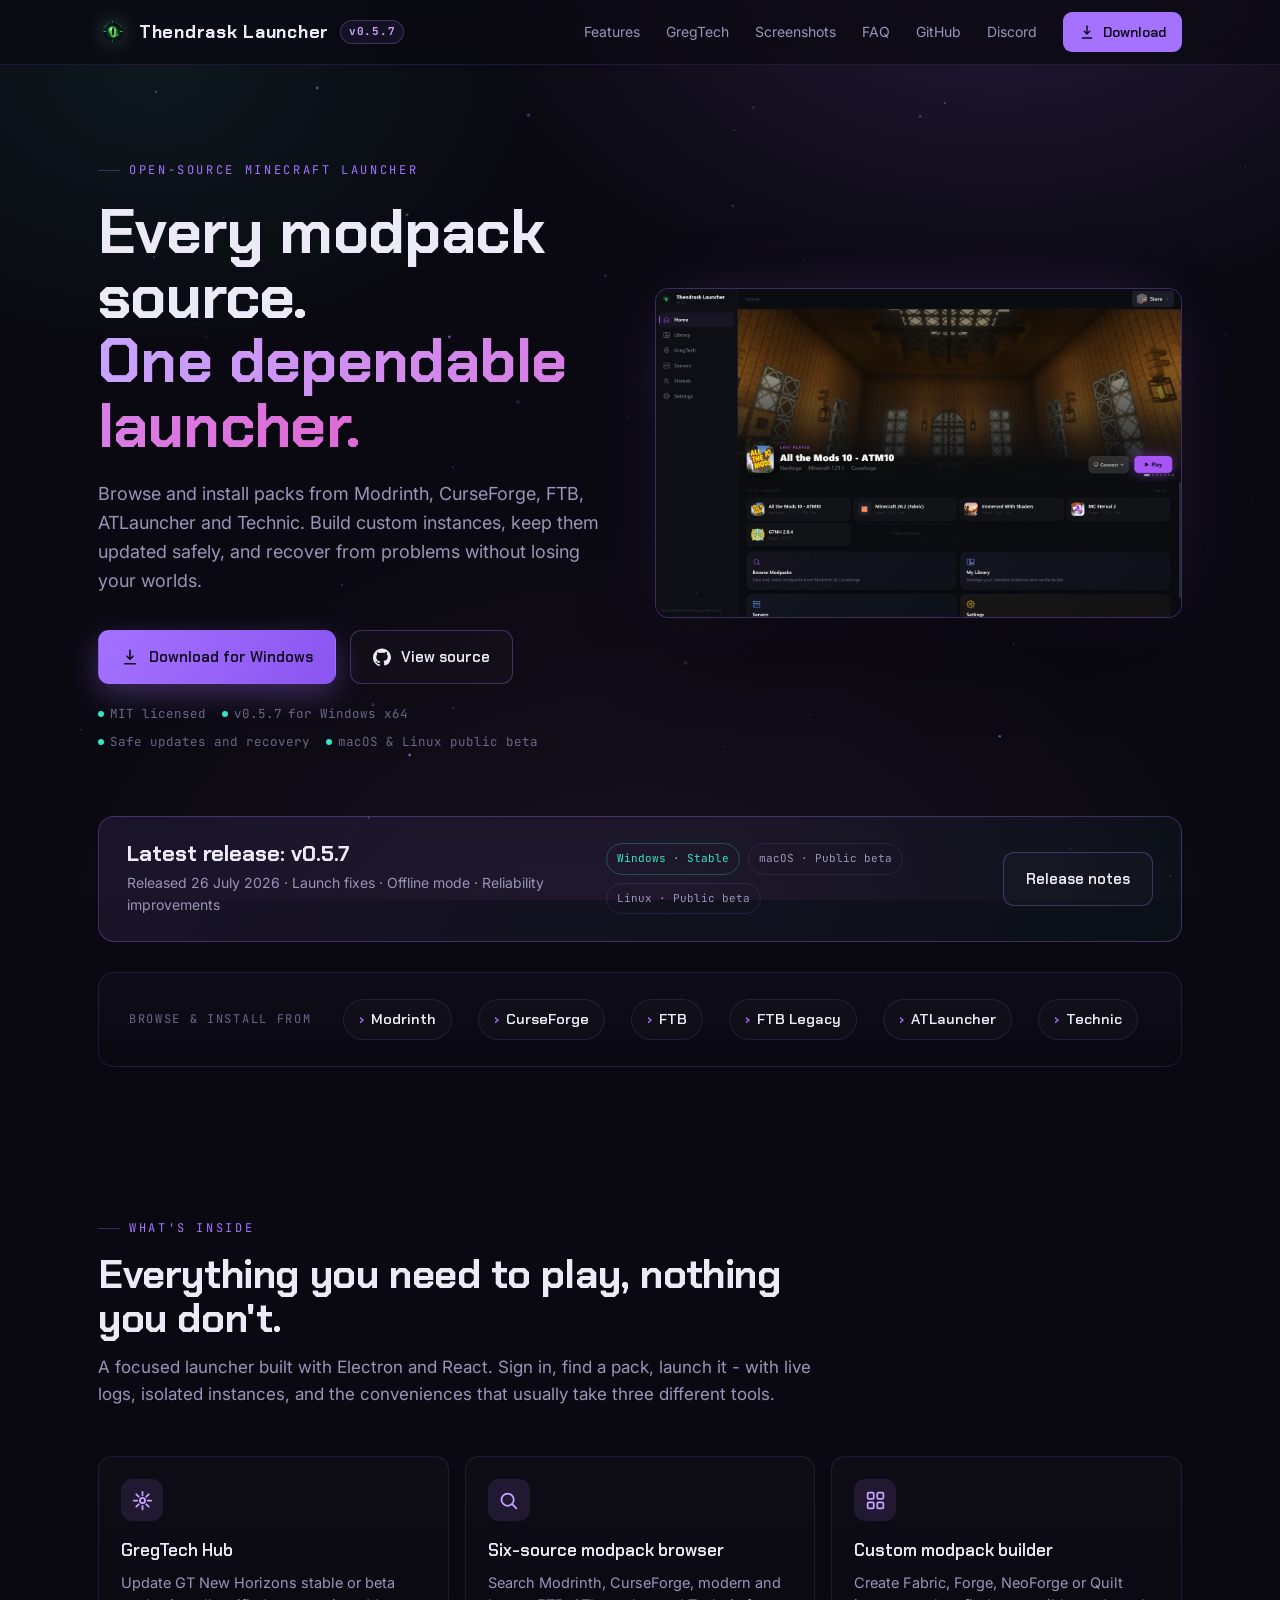
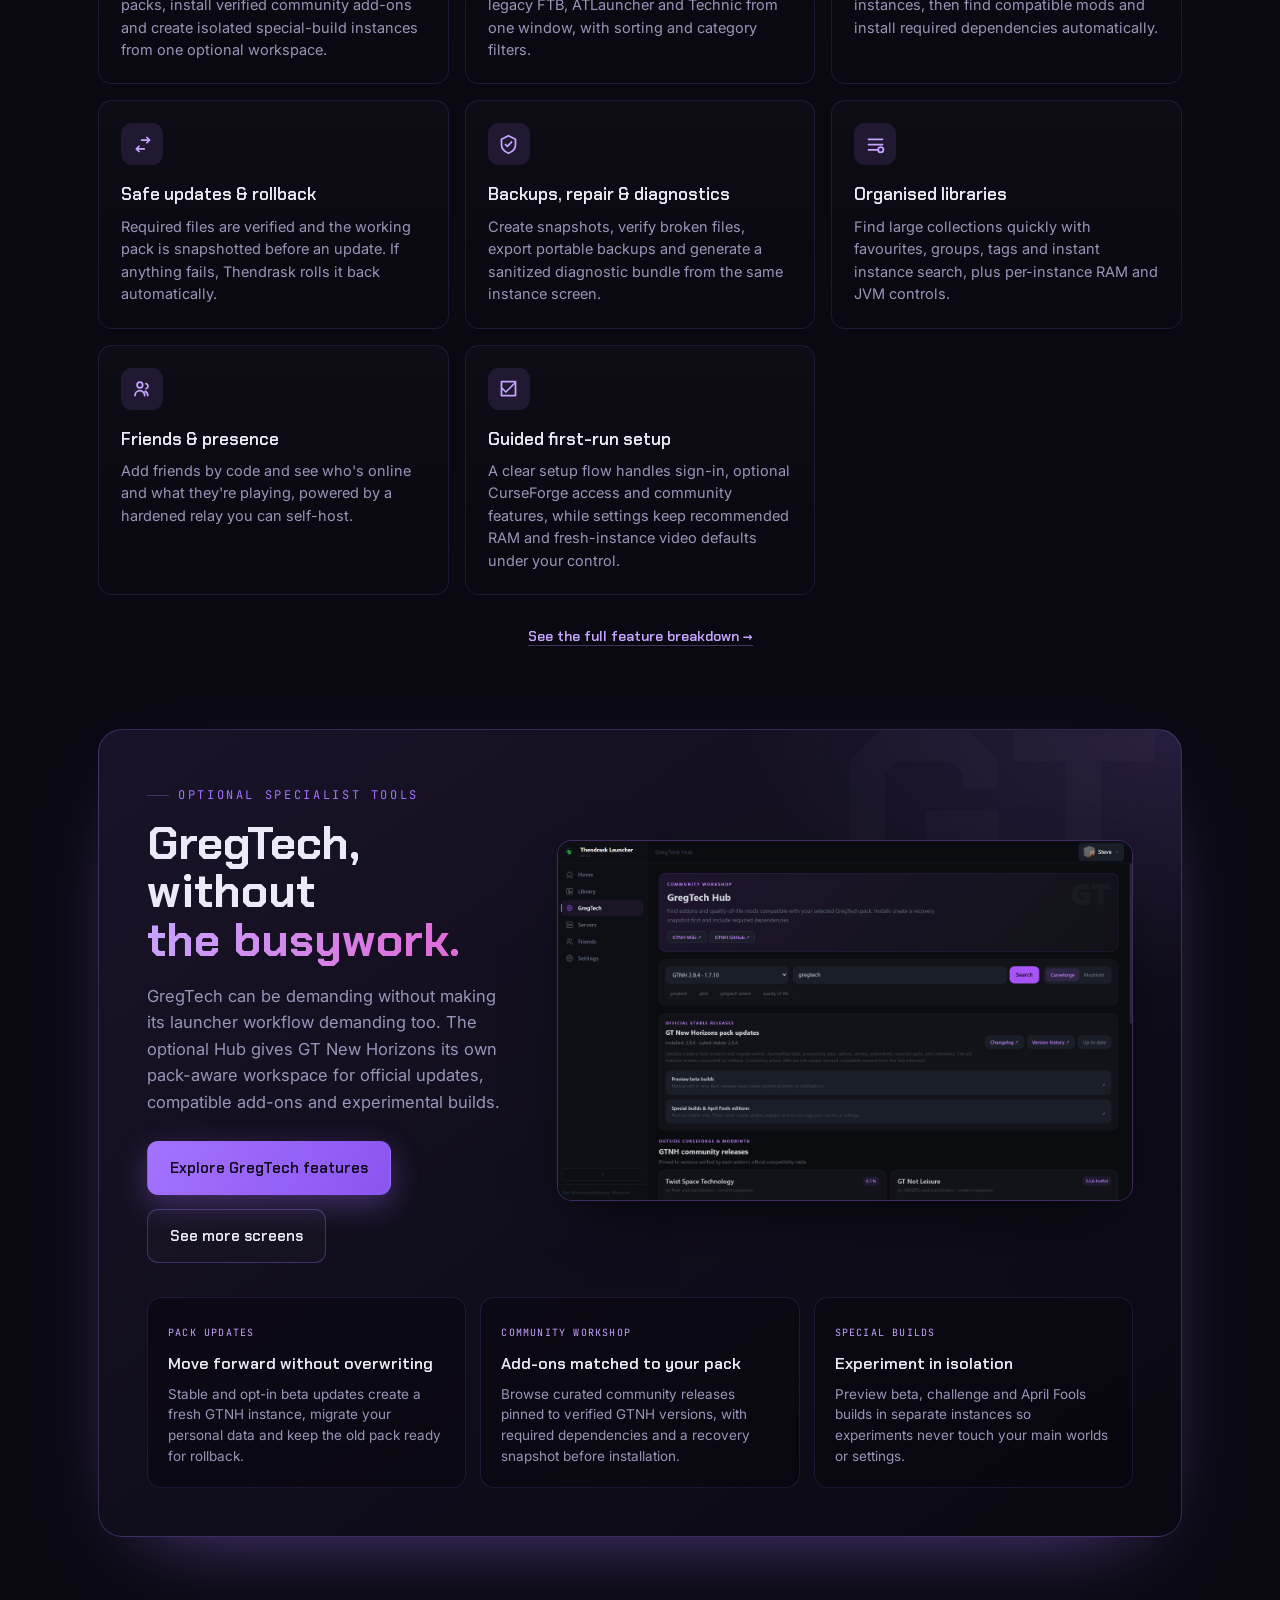
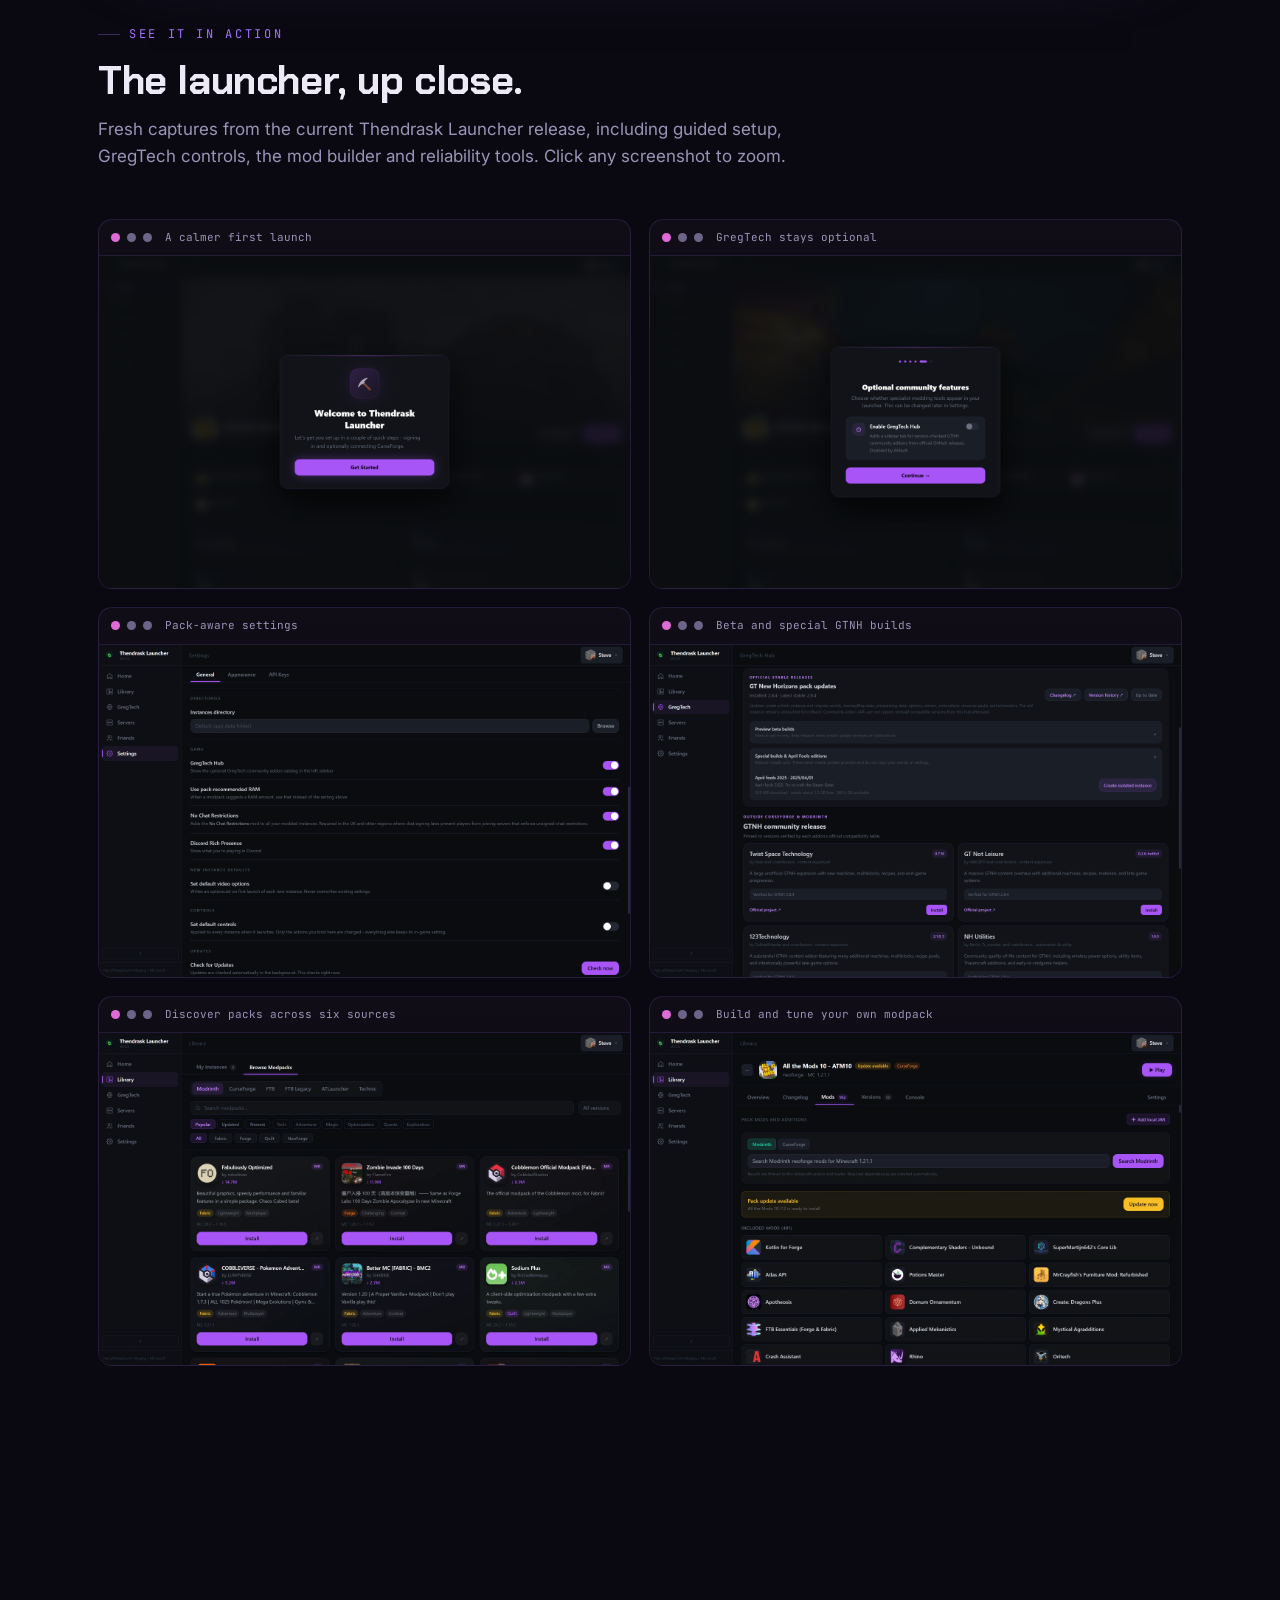
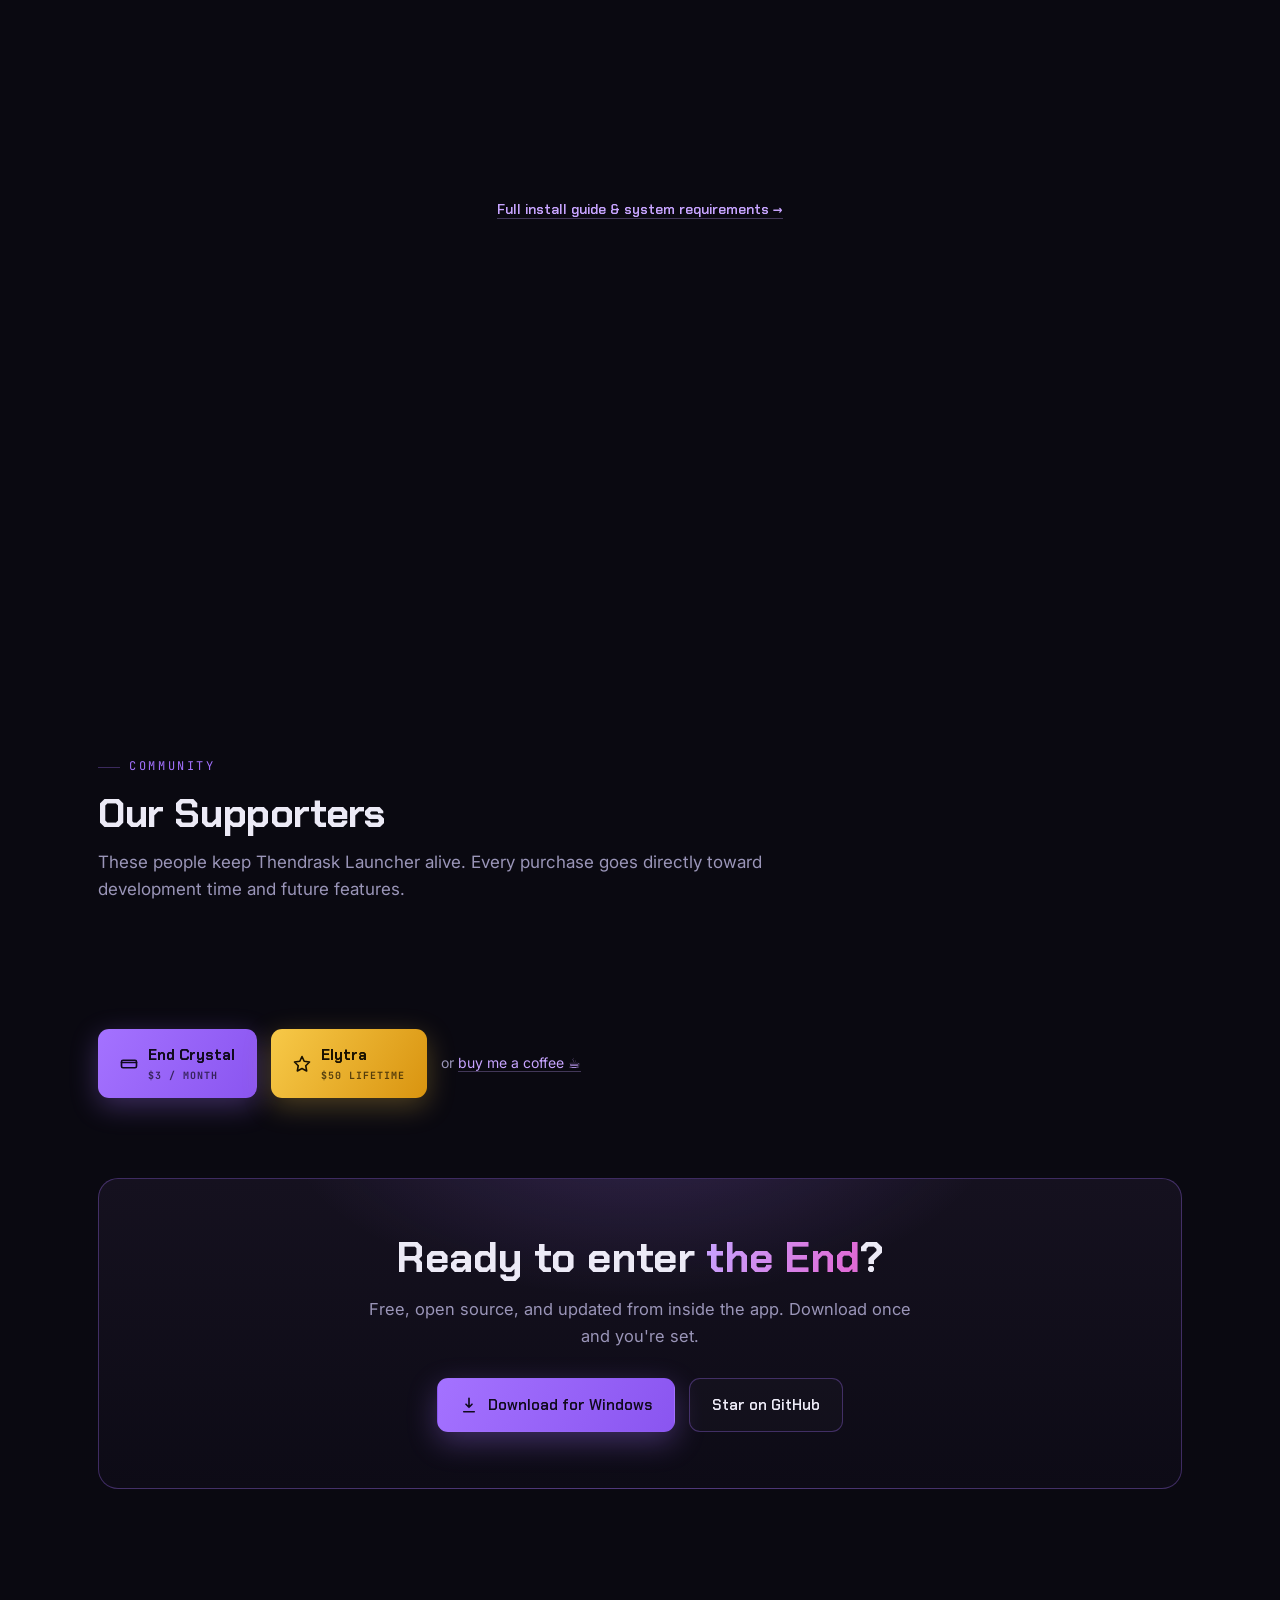
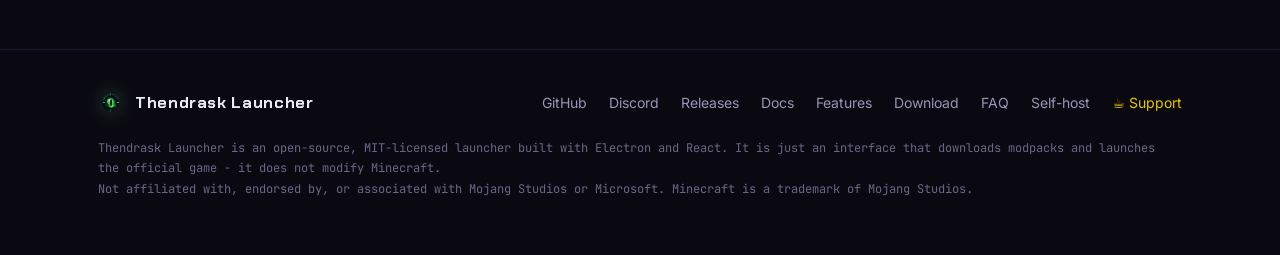
==== commit 0b0853e5: "Update release messaging and download trust content" ====
--- a/index.html
+++ b/index.html
@@ -4,7 +4,7 @@
 <meta charset="UTF-8" />
 <meta name="viewport" content="width=device-width, initial-scale=1.0" />
 <title>Thendrask Launcher | Free Open-Source Minecraft Launcher for Modrinth &amp; CurseForge</title>
-<meta name="description" content="Thendrask Launcher v0.5.5 is a free, open-source Minecraft launcher with a dedicated GregTech Hub, six modpack sources, safe pack updates, snapshots and portable backups." />
+<meta name="description" content="Every modpack source in one dependable, open-source Minecraft launcher. Browse Modrinth, CurseForge, FTB, ATLauncher and Technic, build custom instances, and recover safely." />
 <link rel="canonical" href="https://thendrask.org/" />
 
 <link rel="icon" href="assets/favicon.ico" sizes="any" />
@@ -16,13 +16,13 @@
 <!-- Open Graph / social -->
 <meta property="og:type" content="website" />
 <meta property="og:url" content="https://thendrask.org/" />
-<meta property="og:title" content="Thendrask Launcher v0.5.5 - GregTech without the busywork." />
-<meta property="og:description" content="Manage GT New Horizons updates, verified community add-ons and special builds alongside six modpack sources and powerful instance tools." />
+<meta property="og:title" content="Thendrask Launcher - Every modpack source. One dependable launcher." />
+<meta property="og:description" content="Browse and install packs from Modrinth, CurseForge, FTB, ATLauncher and Technic. Build custom instances and recover safely." />
 <meta property="og:image" content="https://thendrask.org/assets/og.png" />
 <meta property="og:site_name" content="Thendrask Launcher" />
 <meta name="twitter:card" content="summary_large_image" />
-<meta name="twitter:title" content="Thendrask Launcher v0.5.5" />
-<meta name="twitter:description" content="A new GregTech Hub, guided setup, six modpack sources and safe instance tools in one open-source launcher." />
+<meta name="twitter:title" content="Thendrask Launcher - Every modpack source" />
+<meta name="twitter:description" content="One dependable, open-source launcher for five major modpack services, custom instances and safe recovery." />
 <meta name="twitter:image" content="https://thendrask.org/assets/og.png" />
 <meta name="theme-color" content="#0A0911" />
 
@@ -30,7 +30,7 @@
 <link rel="preconnect" href="https://fonts.googleapis.com" />
 <link rel="preconnect" href="https://fonts.gstatic.com" crossorigin />
 <link href="https://fonts.googleapis.com/css2?family=Chakra+Petch:wght@500;600;700&family=Inter:wght@400;500;600&family=JetBrains+Mono:wght@400;500&display=swap" rel="stylesheet" />
-<link rel="stylesheet" href="assets/site.css?v=20260702" />
+<link rel="stylesheet" href="assets/site.css?v=20260727c" />
 
 <style>
   /* ---- homepage-specific styles ---- */
@@ -52,6 +52,21 @@
   }
   .meta-line span { display: inline-flex; align-items: center; gap: 6px; }
   .dot { width: 6px; height: 6px; border-radius: 50%; background: var(--portal); }
+  .release-card {
+    display: grid; grid-template-columns: 1.1fr .9fr auto; gap: 24px; align-items: center;
+    border: 1px solid var(--edge-strong); border-radius: 16px; padding: 24px 28px;
+    background: linear-gradient(120deg, rgba(164,114,255,.1), rgba(52,229,200,.035));
+  }
+  .release-card h2 { font-family: var(--display); font-size: 22px; line-height: 1.2; }
+  .release-card p { color: var(--mist); font-size: 14px; margin-top: 5px; }
+  .release-status { display: flex; flex-wrap: wrap; gap: 8px; }
+  .status-pill { font-family: var(--mono); font-size: 11px; color: var(--mist); border: 1px solid var(--edge); border-radius: 999px; padding: 6px 10px; }
+  .status-pill.stable { color: var(--portal); border-color: rgba(52,229,200,.28); }
+  .project-grid { display:grid; grid-template-columns: 1fr 1fr; gap:18px; }
+  .project-card { display:flex; flex-direction:column; min-height:280px; }
+  .project-actions { display:flex; flex-direction:column; align-items:flex-start; gap:16px; margin-top:auto; padding-top:24px; }
+  .project-actions .btn { padding:11px 17px; }
+  .project-secondary { display:flex; flex-wrap:wrap; gap:12px 20px; }
 
   /* real hero screenshot */
   .hero-shot {
@@ -259,6 +274,9 @@
 
   @media (max-width: 900px) {
     .hero-grid { grid-template-columns: 1fr; gap: 44px; }
+    .release-card { grid-template-columns: 1fr; }
+    .project-grid { grid-template-columns: 1fr; }
+    .project-card { min-height:0; }
     .feat-grid, .steps { grid-template-columns: 1fr 1fr; }
     .gallery { grid-template-columns: 1fr; }
   }
@@ -271,47 +289,7 @@
   }
 </style>
 
-<script type="application/ld+json">
-[
-  {
-    "@context": "https://schema.org",
-    "@type": "SoftwareApplication",
-    "name": "Thendrask Launcher",
-    "applicationCategory": "GameApplication",
-    "operatingSystem": "Windows, macOS, Linux",
-    "offers": {
-      "@type": "Offer",
-      "price": "0",
-      "priceCurrency": "USD"
-    },
-    "softwareVersion": "0.5.5",
-    "description": "Free, open-source Minecraft launcher with a dedicated GregTech Hub, six modpack sources, a custom pack builder, safe updates, snapshots, repair tools and portable backups.",
-    "url": "https://thendrask.org/",
-    "image": "https://thendrask.org/assets/og.png",
-    "downloadUrl": "https://github.com/Sxarlos/ThendraskLauncher/releases/latest",
-    "featureList": "Secure Microsoft login, Optional GregTech Hub, GT New Horizons stable and beta updates, Verified GTNH community add-ons, Isolated GTNH special builds, Guided first-run setup, Six-source modpack browser (Modrinth, CurseForge, FTB, FTB Legacy, ATLauncher, Technic), Custom modpack builder, Safe updates with rollback, Snapshots, Portable backups, Repair and diagnostics, Library groups and tags, Isolated instances, Live launch logs, Server monitor, Friends and presence, In-app updates, Seven built-in themes",
-    "softwareRequirements": "Java 8, 17, or 21",
-    "license": "https://opensource.org/licenses/MIT",
-    "author": {
-      "@type": "Person",
-      "name": "Sxarlos"
-    }
-  },
-  {
-    "@context": "https://schema.org",
-    "@type": "WebSite",
-    "name": "Thendrask Launcher",
-    "url": "https://thendrask.org/"
-  },
-  {
-    "@context": "https://schema.org",
-    "@type": "Organization",
-    "name": "Thendrask Launcher",
-    "url": "https://thendrask.org/",
-    "logo": "https://thendrask.org/assets/logo.png"
-  }
-]
-</script>
+<script id="software-schema" type="application/ld+json"></script>
 </head>
 <body>
 <div class="void-bg"></div>
@@ -323,7 +301,7 @@
     <a href="#top" class="brand">
       <img class="logo-img" src="assets/logo.png" alt="Thendrask Launcher logo" width="30" height="30" />
       Thendrask Launcher
-      <span class="ver" id="ver">v0.5.5</span>
+      <span class="ver" id="ver">Latest</span>
     </a>
     <div class="nav-links" id="navlinks">
       <a href="/features">Features</a>
@@ -332,7 +310,6 @@
       <a href="/faq">FAQ</a>
       <a href="https://github.com/Sxarlos/ThendraskLauncher" target="_blank" rel="noopener">GitHub</a>
       <a href="https://discord.gg/zzWF8nBhYD" target="_blank" rel="noopener">Discord</a>
-      <a href="https://www.youtube.com/@EnderClientApp" target="_blank" rel="noopener">YouTube</a>
       <a class="nav-cta" href="/download">
         <svg viewBox="0 0 24 24" width="16" height="16" fill="none" stroke="currentColor" stroke-width="2.2" stroke-linecap="round" stroke-linejoin="round"><path d="M12 3v12m0 0 4-4m-4 4-4-4M5 21h14"/></svg>
         Download
@@ -349,11 +326,11 @@
   <section class="hero">
     <div class="wrap hero-grid">
       <div>
-        <span class="eyebrow">New in v0.5.5</span>
-        <h1>GregTech, without<br /><span class="accent">the busywork.</span></h1>
-        <p class="lede">Thendrask Launcher is a <strong>free, open-source Minecraft launcher</strong> with a new opt-in GregTech Hub. Keep GT New Horizons current, install version-checked community add-ons and try special builds in isolated instances—alongside six familiar modpack sources.</p>
+        <span class="eyebrow">Open-source Minecraft launcher</span>
+        <h1>Every modpack source.<br /><span class="accent">One dependable launcher.</span></h1>
+        <p class="lede">Browse and install packs from Modrinth, CurseForge, FTB, ATLauncher and Technic. Build custom instances, keep them updated safely, and recover from problems without losing your worlds.</p>
         <div class="cta-row">
-          <a class="btn btn-primary" data-release-exe href="https://github.com/Sxarlos/ThendraskLauncher/releases/latest" target="_blank" rel="noopener">
+          <a class="btn btn-primary" data-windows-download href="https://github.com/Sxarlos/ThendraskLauncher/releases/latest" target="_blank" rel="noopener">
             <svg viewBox="0 0 24 24" fill="none" stroke="currentColor" stroke-width="2.2" stroke-linecap="round" stroke-linejoin="round"><path d="M12 3v12m0 0 4-4m-4 4-4-4M5 21h14"/></svg>
             Download for Windows
           </a>
@@ -364,8 +341,8 @@
         </div>
         <div class="meta-line">
           <span><span class="dot"></span>MIT licensed</span>
-          <span><span class="dot"></span>v0.5.5 for Windows x64</span>
-          <span><span class="dot"></span>Safe GTNH migration</span>
+          <span><span class="dot"></span><span data-current-version>Latest</span> for Windows x64</span>
+          <span><span class="dot"></span>Safe updates and recovery</span>
           <span><span class="dot"></span>macOS &amp; Linux public beta</span>
         </div>
       </div>
@@ -379,26 +356,20 @@
     </div>
   </section>
 
-  <!-- LIVE STATS -->
-  <section class="stats" aria-label="Project statistics">
-    <div class="wrap">
-      <div class="stats-strip reveal" id="gh-stats">
-        <div class="stat">
-          <div class="num"><span class="count" id="stat-downloads">—</span></div>
-          <div class="lbl">Downloads</div>
-        </div>
-        <div class="stat">
-          <div class="num"><span class="count" id="stat-stars">—</span></div>
-          <div class="lbl">GitHub stars</div>
-        </div>
-        <div class="stat">
-          <div class="num"><span class="count" data-count="6">6</span></div>
-          <div class="lbl">Modpack sources</div>
-        </div>
-        <div class="stat">
-          <div class="num"><span class="count" data-count="7">7</span></div>
-          <div class="lbl">Built-in themes</div>
-        </div>
+  <!-- LATEST RELEASE -->
+  <section class="stats" aria-label="Latest release">
+    <div class="wrap">
+      <div class="release-card reveal">
+        <div>
+          <h2>Latest release: <span data-current-version>Latest</span></h2>
+          <p>Released <span data-current-version-date>recently</span> &middot; Launch fixes &middot; Offline mode &middot; Reliability improvements</p>
+        </div>
+        <div class="release-status">
+          <span class="status-pill stable">Windows &middot; Stable</span>
+          <span class="status-pill">macOS &middot; Public beta</span>
+          <span class="status-pill">Linux &middot; Public beta</span>
+        </div>
+        <a class="btn btn-ghost" data-latest-release href="https://github.com/Sxarlos/ThendraskLauncher/releases/latest" target="_blank" rel="noopener">Release notes</a>
       </div>
     </div>
   </section>
@@ -480,8 +451,8 @@
       <div class="gt-spotlight reveal">
         <div class="gt-intro">
           <div class="gt-copy">
-            <span class="eyebrow">The big v0.5.5 update</span>
-            <h2>Built for the<br /><span class="accent">GTNH rabbit hole.</span></h2>
+            <span class="eyebrow">Optional specialist tools</span>
+            <h2>GregTech, without<br /><span class="accent">the busywork.</span></h2>
             <p>GregTech can be demanding without making its launcher workflow demanding too. The optional Hub gives GT New Horizons its own pack-aware workspace for official updates, compatible add-ons and experimental builds.</p>
             <div class="cta-row">
               <a class="btn btn-primary" href="/features#gregtech">Explore GregTech features</a>
@@ -489,7 +460,7 @@
             </div>
           </div>
           <div class="gt-shot">
-            <img src="assets/screenshots/gregtech-hub.png?v=20260721" data-lightbox data-caption="The new GregTech Hub in Thendrask Launcher v0.5.5" alt="GregTech Hub with GT New Horizons pack updates, compatible mod search and official release controls" width="1180" height="760" loading="lazy" />
+            <img src="assets/screenshots/gregtech-hub.png?v=20260721" data-lightbox data-caption="The GregTech Hub in the current Thendrask Launcher release" alt="GregTech Hub with GT New Horizons pack updates, compatible mod search and official release controls" width="1180" height="760" loading="lazy" />
           </div>
         </div>
         <div class="gt-grid" data-stagger>
@@ -519,12 +490,12 @@
       <div class="sec-head reveal">
         <span class="eyebrow">See it in action</span>
         <h2>The launcher, up close.</h2>
-        <p>Fresh captures from Thendrask Launcher v0.5.5, including guided setup, GregTech controls, the mod builder and reliability tools. Click any screenshot to zoom.</p>
+        <p>Fresh captures from the current Thendrask Launcher release, including guided setup, GregTech controls, the mod builder and reliability tools. Click any screenshot to zoom.</p>
       </div>
       <div class="gallery" data-stagger>
         <div class="shot reveal">
           <div class="chrome"><i></i><i></i><i></i><span>A calmer first launch</span></div>
-          <img src="assets/screenshots/setup-welcome.png?v=20260721" data-lightbox data-caption="A guided first-run setup" alt="Thendrask Launcher v0.5.5 welcome screen starting the guided setup wizard" width="1180" height="760" loading="lazy" />
+          <img src="assets/screenshots/setup-welcome.png?v=20260721" data-lightbox data-caption="A guided first-run setup" alt="Thendrask Launcher welcome screen starting the guided setup wizard" width="1180" height="760" loading="lazy" />
         </div>
         <div class="shot reveal">
           <div class="chrome"><i></i><i></i><i></i><span>GregTech stays optional</span></div>
@@ -591,57 +562,35 @@
     </div>
   </section>
 
-  <!-- RAM COMPARISON -->
-  <section class="block" id="performance" style="padding-top:0;">
+  <!-- PROJECT MATURITY -->
+  <section class="block" id="roadmap" style="padding-top:0;">
     <div class="wrap">
       <div class="sec-head reveal">
-        <span class="eyebrow">Resource usage</span>
-        <h2>Easy on RAM. Hard on features.</h2>
-        <p>Some Electron-based launchers can use significant memory under load. Thendrask Launcher stays lean - sitting comfortably close to native launchers at idle, well below what CurseForge uses when a modpack launches.</p>
-      </div>
-      <div class="ram-chart reveal">
-        <div class="ram-row">
-          <div class="ram-label">
-            <span class="ram-name">CurseForge <span class="ram-badge ram-badge-warn">up to ~1 GB launching</span></span>
-            <span class="ram-val">~200 MB idle</span>
+        <span class="eyebrow">Built in public</span>
+        <h2>Maintained by Sxarlos.</h2>
+        <p>I build Thendrask to make modded Minecraft less fragile: fewer launchers, safer updates, and practical recovery tools when a pack breaks. Development, releases, and issue tracking are public on GitHub.</p>
+      </div>
+      <div class="project-grid" data-stagger>
+        <div class="panel project-card glow reveal">
+          <h3>Recent release notes</h3>
+          <p><strong style="color:var(--paper)"><span data-current-version>Latest</span> &middot; <span data-current-version-date>recently</span></strong><br />Launch fixes, offline mode, and reliability improvements across instance startup and recovery.</p>
+          <div class="project-actions">
+            <a class="btn btn-ghost" data-latest-release href="https://github.com/Sxarlos/ThendraskLauncher/releases/latest" target="_blank" rel="noopener">Read release notes</a>
+            <div class="project-secondary">
+              <a class="arrow-link" href="https://github.com/Sxarlos/ThendraskLauncher/releases" target="_blank" rel="noopener">All releases &rarr;</a>
+            </div>
           </div>
-          <div class="ram-track">
-            <div class="ram-fill ram-fill-high" style="--w:100%"></div>
+        </div>
+        <div class="panel project-card portal glow reveal">
+          <h3>Roadmap and feedback</h3>
+          <p>Follow planned work and open development on GitHub. If something breaks, report it with your launcher version, operating system, and a sanitized diagnostic bundle.</p>
+          <div class="project-actions">
+            <a class="btn btn-ghost" href="https://github.com/Sxarlos/ThendraskLauncher/issues/new/choose" target="_blank" rel="noopener">Report a problem</a>
+            <div class="project-secondary">
+              <a class="arrow-link" href="https://github.com/Sxarlos/ThendraskLauncher/issues" target="_blank" rel="noopener">View roadmap &rarr;</a>
+              <a class="arrow-link" href="/faq#diagnostics">How diagnostics are sanitized &rarr;</a>
+            </div>
           </div>
-        </div>
-        <div class="ram-row ram-row-ender">
-          <div class="ram-label">
-            <span class="ram-name">Thendrask Launcher <span class="ram-badge">this launcher</span></span>
-            <span class="ram-val">~30–40 MB idle</span>
-          </div>
-          <div class="ram-track">
-            <div class="ram-fill ram-fill-ender" style="--w:18%"></div>
-          </div>
-        </div>
-        <div class="ram-row">
-          <div class="ram-label">
-            <span class="ram-name">Prism Launcher</span>
-            <span class="ram-val">~22 MB idle</span>
-          </div>
-          <div class="ram-track">
-            <div class="ram-fill ram-fill-low" style="--w:11%"></div>
-          </div>
-        </div>
-      </div>
-      <p class="ram-note">Measured at idle on Windows. Figures are from real testing - actual usage varies by system, version, and background processes.</p>
-
-      <div class="cmp-table reveal">
-        <div class="cmp-row cmp-head">
-          <span></span>
-          <span>CurseForge</span>
-          <span>Thendrask Launcher</span>
-          <span>Prism</span>
-        </div>
-        <div class="cmp-row">
-          <span class="cmp-feat">Ads in launcher</span>
-          <span class="cmp-bad"><svg viewBox="0 0 24 24" fill="none" stroke="currentColor" stroke-width="2.5" stroke-linecap="round"><path d="M18 6 6 18M6 6l12 12"/></svg> Yes</span>
-          <span class="cmp-good"><svg viewBox="0 0 24 24" fill="none" stroke="currentColor" stroke-width="2.5" stroke-linecap="round" stroke-linejoin="round"><path d="m5 12 5 5L19 7"/></svg> No</span>
-          <span class="cmp-good"><svg viewBox="0 0 24 24" fill="none" stroke="currentColor" stroke-width="2.5" stroke-linecap="round" stroke-linejoin="round"><path d="m5 12 5 5L19 7"/></svg> No</span>
         </div>
       </div>
     </div>
@@ -653,7 +602,7 @@
       <div class="sec-head reveal">
         <span class="eyebrow">Get started</span>
         <h2>Playing in three steps.</h2>
-        <p>You'll need Java installed to launch the game - Java 21 for 1.20.5+, Java 17 for 1.17–1.20.4, Java 8 for older versions.</p>
+        <p>Java is handled automatically. Thendrask downloads a compatible runtime for each Minecraft release when necessary, while still allowing custom Java paths in Settings.</p>
       </div>
       <div class="steps" data-stagger>
         <div class="step glow reveal">
@@ -725,7 +674,7 @@
         <h2>Ready to enter <span class="accent">the End</span>?</h2>
         <p>Free, open source, and updated from inside the app. Download once and you're set.</p>
         <div class="cta-row">
-          <a class="btn btn-primary" data-release-exe href="https://github.com/Sxarlos/ThendraskLauncher/releases/latest" target="_blank" rel="noopener">
+          <a class="btn btn-primary" data-windows-download href="https://github.com/Sxarlos/ThendraskLauncher/releases/latest" target="_blank" rel="noopener">
             <svg viewBox="0 0 24 24" fill="none" stroke="currentColor" stroke-width="2.2" stroke-linecap="round" stroke-linejoin="round"><path d="M12 3v12m0 0 4-4m-4 4-4-4M5 21h14"/></svg>
             Download for Windows
           </a>
@@ -747,8 +696,7 @@
       <div class="foot-links">
         <a href="https://github.com/Sxarlos/ThendraskLauncher" target="_blank" rel="noopener">GitHub</a>
         <a href="https://discord.gg/zzWF8nBhYD" target="_blank" rel="noopener">Discord</a>
-        <a href="https://www.youtube.com/@EnderClientApp" target="_blank" rel="noopener">YouTube</a>
-        <a href="https://github.com/Sxarlos/ThendraskLauncher/releases/latest" target="_blank" rel="noopener">Releases</a>
+        <a data-latest-release href="https://github.com/Sxarlos/ThendraskLauncher/releases/latest" target="_blank" rel="noopener">Releases</a>
         <a href="https://github.com/Sxarlos/ThendraskLauncher/blob/main/README.md" target="_blank" rel="noopener">Docs</a>
         <a href="/features">Features</a>
         <a href="/download">Download</a>
@@ -764,6 +712,6 @@
   </div>
 </footer>
 
-<script src="assets/site.js?v=20260702"></script>
+<script type="module" src="assets/site.js?v=20260727"></script>
 </body>
 </html>
--- a/assets/site.css
+++ b/assets/site.css
@@ -208,17 +208,64 @@
 .theme span { font-family: var(--display); font-weight: 600; font-size: 14px; }
 
 /* comparison table */
-.cmp-table { border: 1px solid var(--edge); border-radius: 14px; overflow: hidden; }
-.cmp-row { display: grid; grid-template-columns: 1fr repeat(3, 140px); align-items: center; padding: 13px 20px; gap: 8px; }
+.cmp-table { border: 1px solid var(--edge); border-radius: 14px; overflow-x: auto; }
+.cmp-row {
+  display: grid;
+  grid-template-columns: minmax(220px, 1.35fr) repeat(4, minmax(120px, .65fr));
+  align-items: center;
+  min-width: 820px;
+  padding: 13px 20px;
+  gap: 12px;
+}
 .cmp-row + .cmp-row { border-top: 1px solid var(--edge); }
+.cmp-row[hidden] { display: none; }
 .cmp-row:not(.cmp-head):hover { background: rgba(164,114,255,0.03); }
 .cmp-head { background: rgba(255,255,255,0.025); font-family: var(--mono); font-size: 11px; letter-spacing: 0.08em; color: var(--mist-dim); text-transform: uppercase; }
+.cmp-head span:not(:first-child) {
+  font-family: var(--display);
+  font-size: 13px;
+  font-weight: 600;
+  line-height: 1.2;
+  letter-spacing: 0;
+  text-transform: none;
+  color: var(--paper);
+}
 .cmp-feat { font-family: var(--display); font-weight: 600; font-size: 14px; }
 .cmp-good, .cmp-bad, .cmp-mid { font-family: var(--mono); font-size: 13px; display: flex; align-items: center; gap: 6px; }
 .cmp-good svg, .cmp-bad svg { width: 14px; height: 14px; flex-shrink: 0; }
 .cmp-good { color: var(--portal); }
 .cmp-bad { color: rgba(224,106,214,0.7); }
 .cmp-mid { color: var(--mist-dim); }
+.cmp-note {
+  margin-top: 12px;
+  font-family: var(--mono);
+  font-size: 11px;
+  line-height: 1.65;
+  color: var(--mist-dim);
+}
+.comparison-disclosure {
+  margin-top: 16px;
+  border: 1px solid var(--edge);
+  border-radius: 12px;
+  padding: 16px 18px;
+  background: rgba(255,255,255,.015);
+}
+.comparison-disclosure strong { display:block; font-family:var(--display); font-size:14px; margin-bottom:5px; }
+.comparison-disclosure p { color:var(--mist); font-size:12.5px; line-height:1.65; }
+.comparison-disclosure p + p { margin-top:7px; }
+.cmp-intro { color: var(--mist); font-size: 14px; margin: -4px 0 16px; max-width: 58em; }
+.cmp-support, .cmp-none, .cmp-partial {
+  width: fit-content;
+  border: 1px solid var(--edge);
+  border-radius: 999px;
+  padding: 4px 9px;
+  font-family: var(--mono);
+  font-size: 11px;
+  line-height: 1.2;
+}
+.cmp-support { color: var(--portal); border-color: rgba(52,229,200,.25); background: rgba(52,229,200,.045); }
+.cmp-none { color: var(--mist-dim); }
+.cmp-partial { color: var(--ender-bright); border-color: var(--edge-strong); background: rgba(164,114,255,.05); }
 
 /* step lists (download / selfhost) */
 .step-list { display: flex; flex-direction: column; gap: 12px; }
@@ -335,7 +382,6 @@
 /* responsive */
 @media (max-width: 900px) {
   .two-col { grid-template-columns: 1fr; }
-  .cmp-row { grid-template-columns: 1fr repeat(3, 90px); }
   .nav-links { display: none; }
   .nav-links.open {
     display: flex; flex-direction: column; align-items: flex-start;
@@ -352,7 +398,7 @@
   .nav-toggle svg { width: 20px; height: 20px; }
 }
 @media (max-width: 640px) {
-  .cmp-row { grid-template-columns: 1fr repeat(3, 72px); padding: 10px 14px; gap: 4px; }
+  .cmp-row { padding: 11px 14px; gap: 8px; }
   .cmp-feat { font-size: 13px; }
   .cmp-good, .cmp-bad, .cmp-mid { font-size: 11px; }
 }
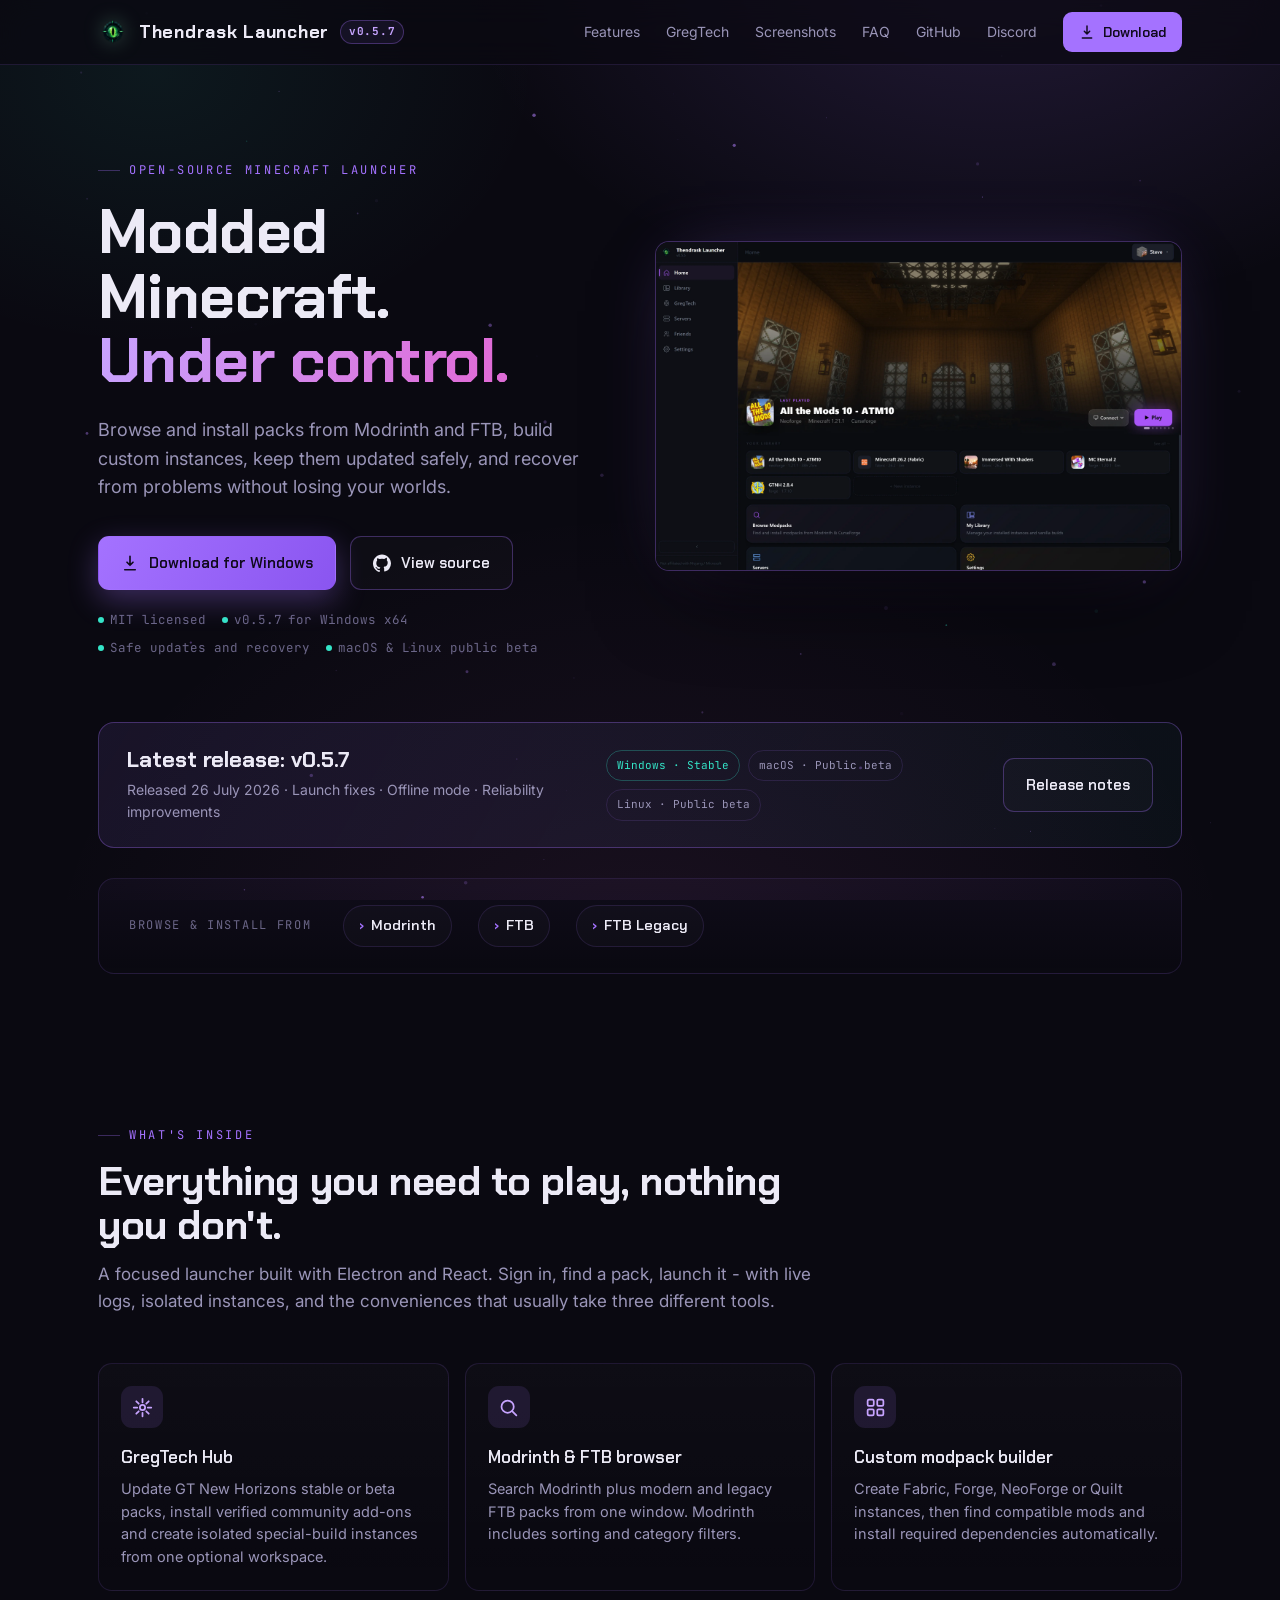
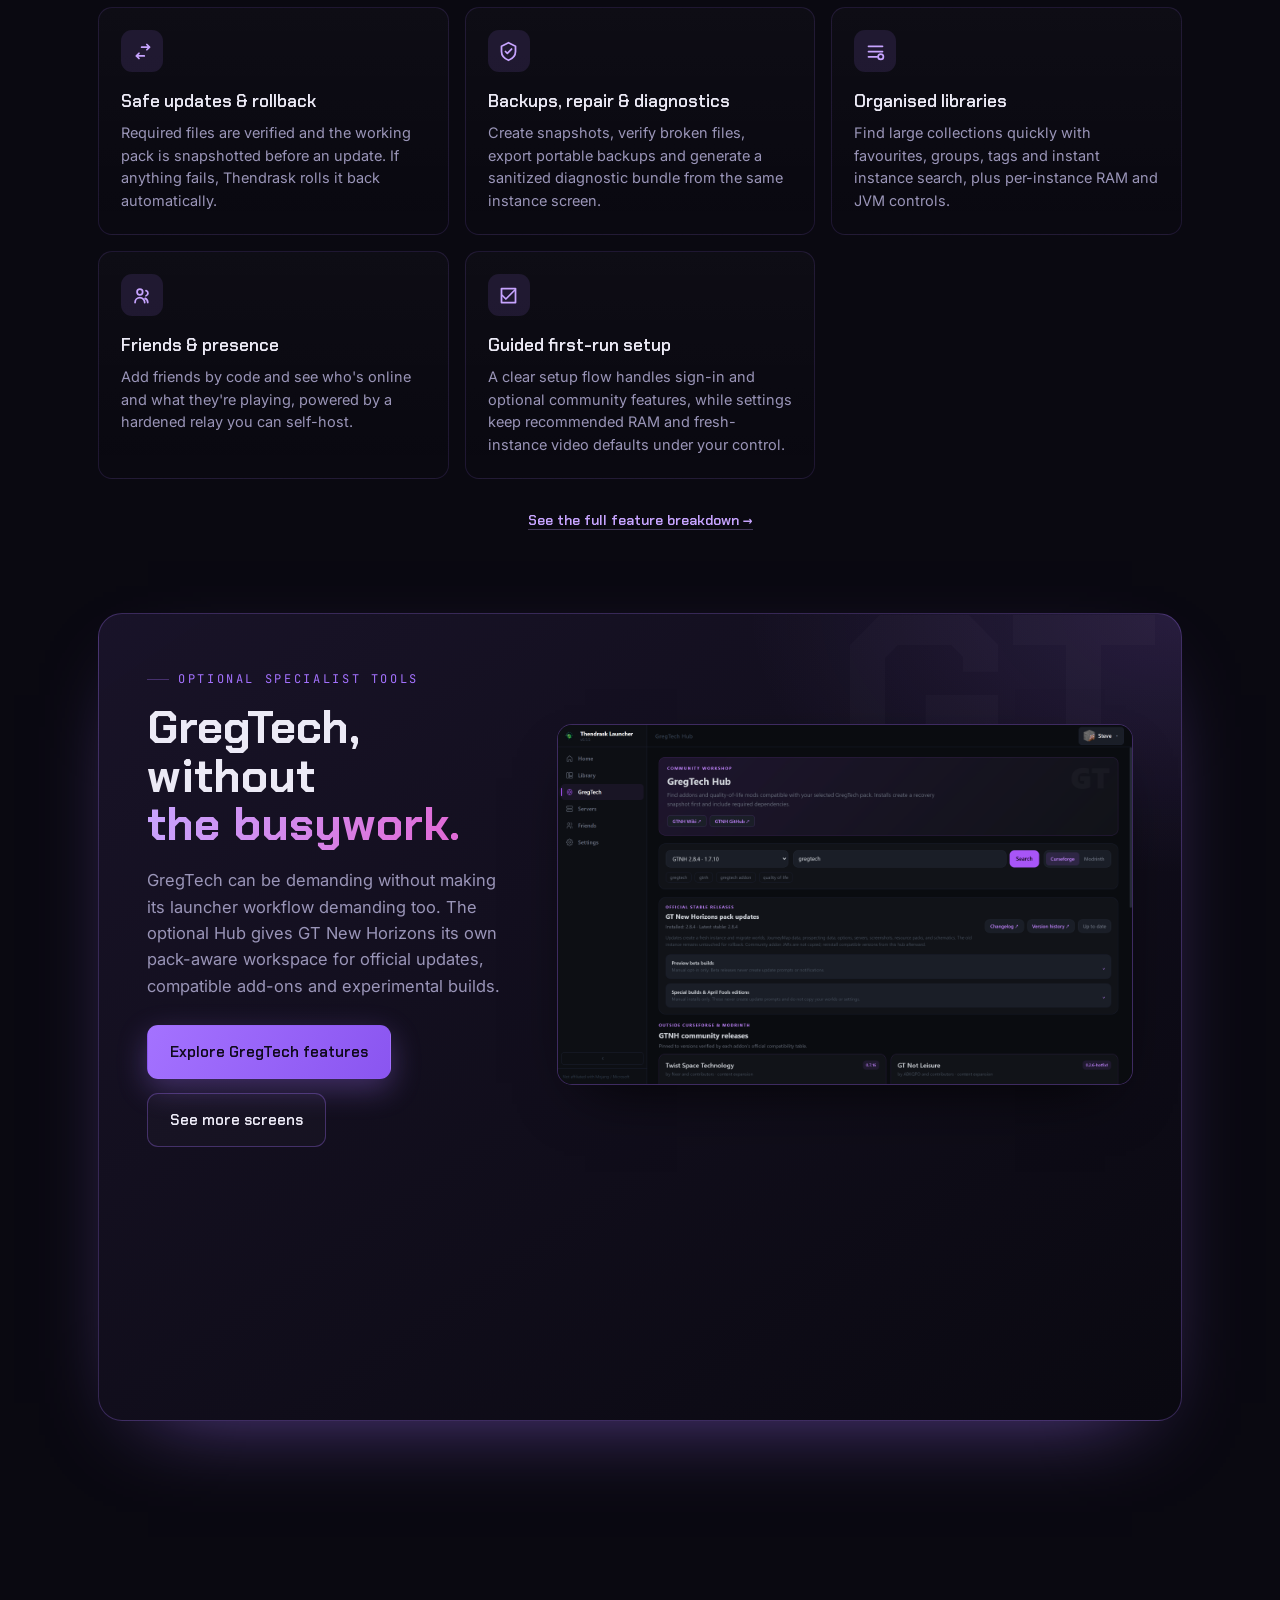
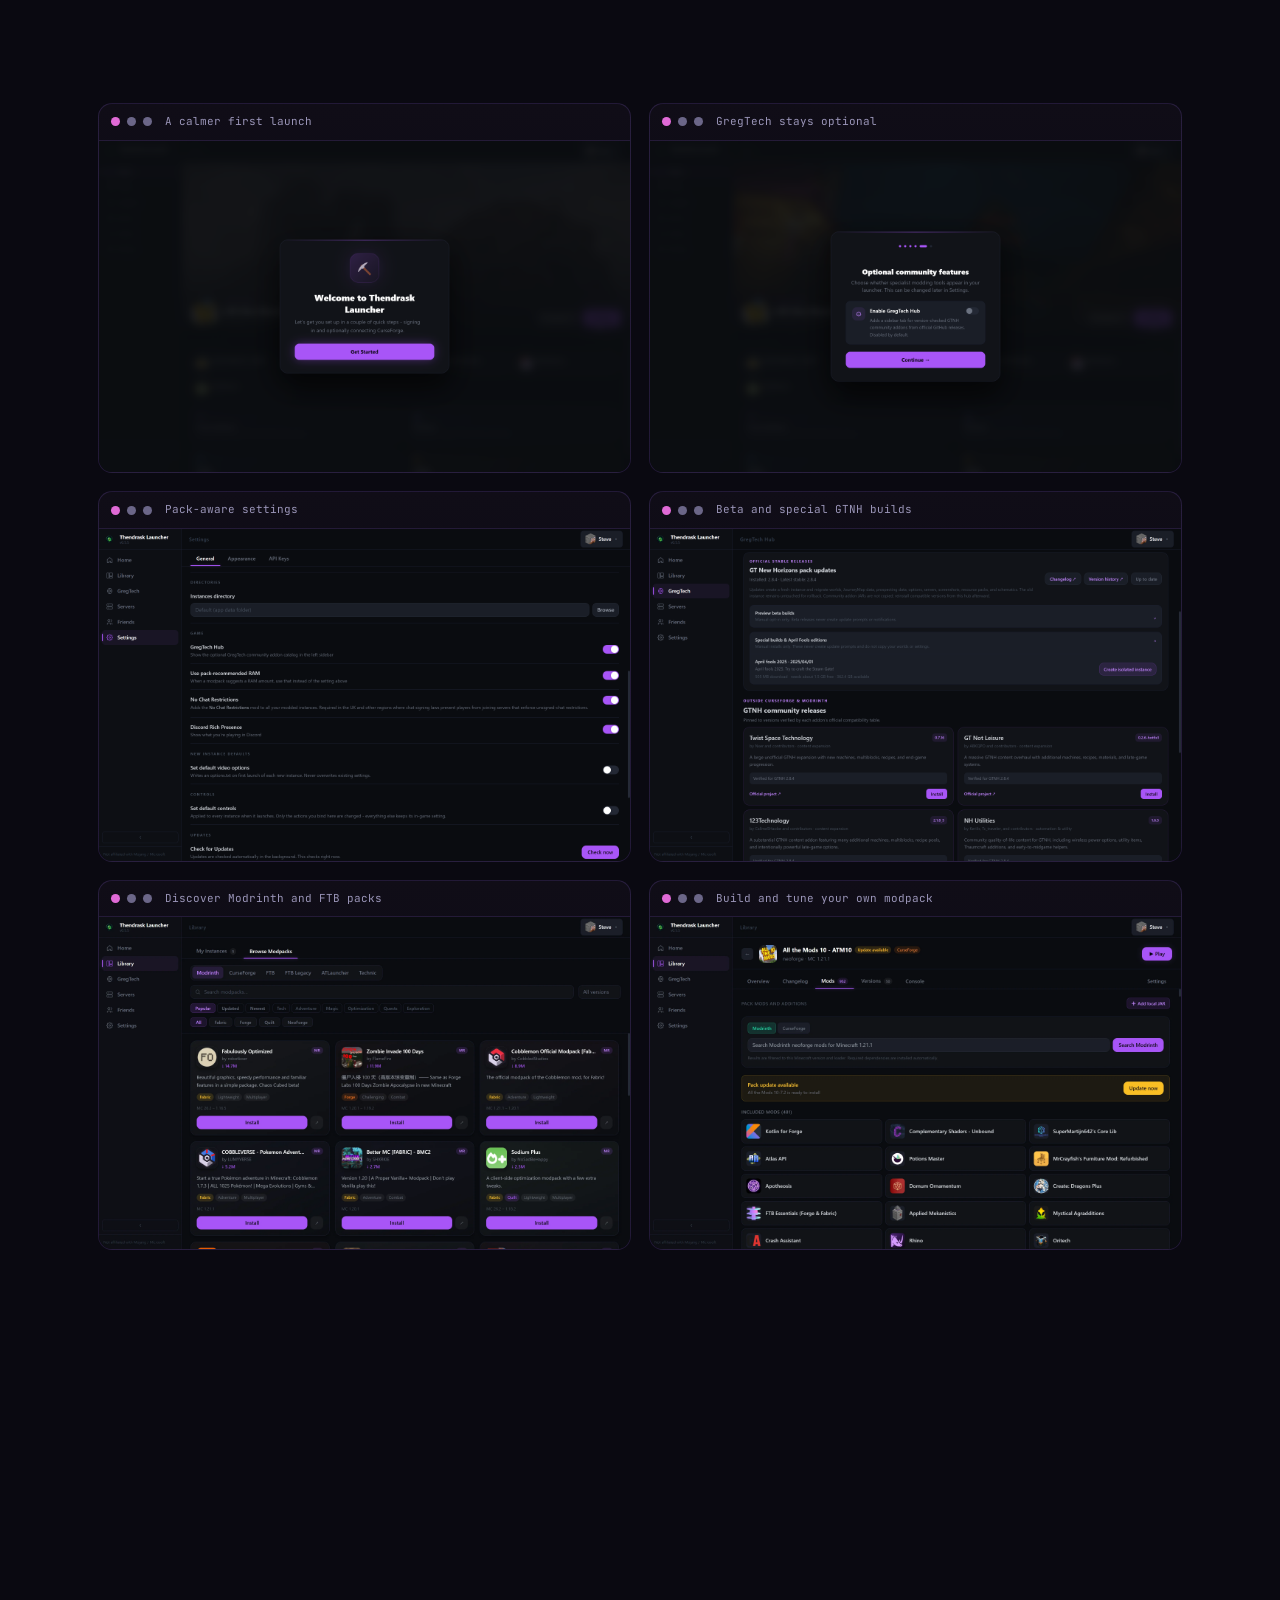
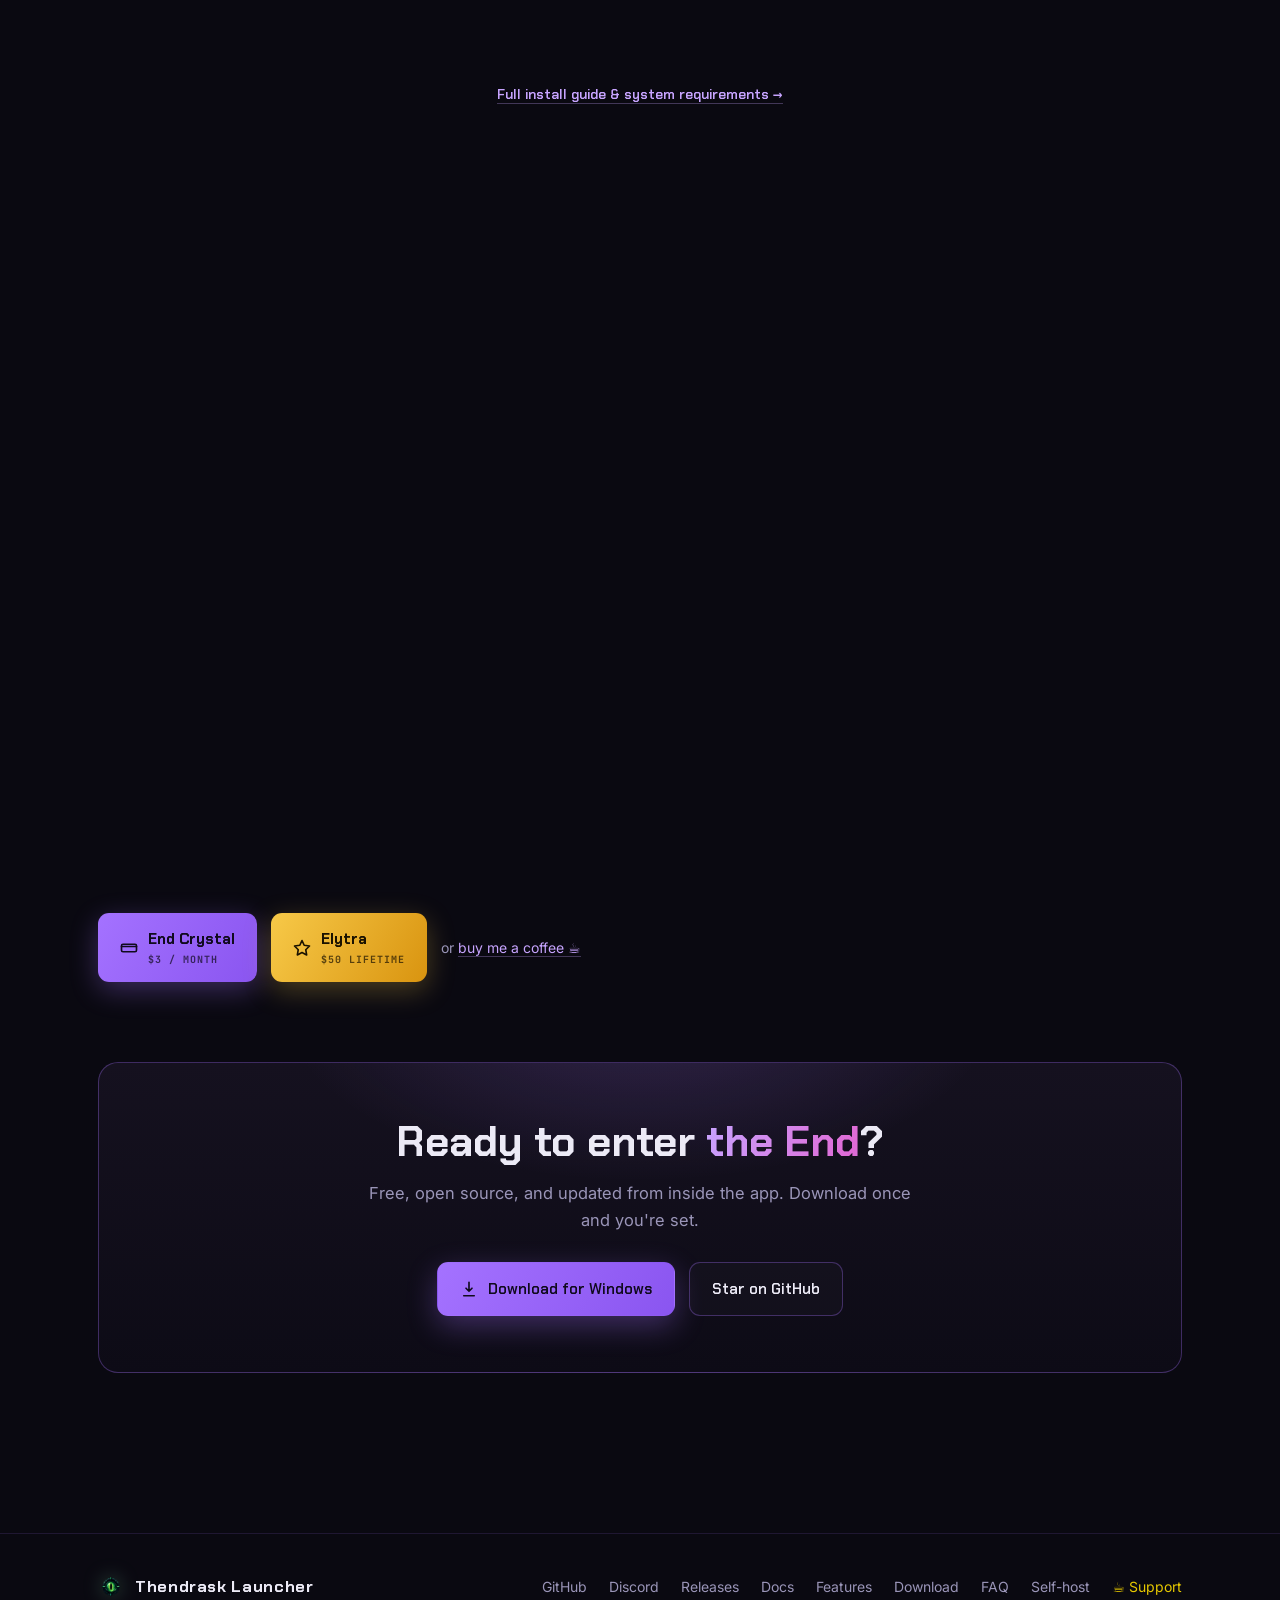
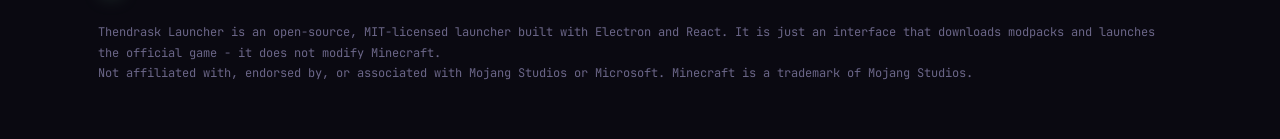
==== commit 7803268b: "Align site with public mod sources" ====
--- a/index.html
+++ b/index.html
@@ -3,8 +3,8 @@
 <head>
 <meta charset="UTF-8" />
 <meta name="viewport" content="width=device-width, initial-scale=1.0" />
-<title>Thendrask Launcher | Free Open-Source Minecraft Launcher for Modrinth &amp; CurseForge</title>
-<meta name="description" content="Every modpack source in one dependable, open-source Minecraft launcher. Browse Modrinth, CurseForge, FTB, ATLauncher and Technic, build custom instances, and recover safely." />
+<title>Thendrask Launcher | Free Open-Source Minecraft Launcher</title>
+<meta name="description" content="A dependable, open-source Minecraft launcher with Modrinth and FTB browsing, custom instances, safe updates, backups and recovery tools." />
 <link rel="canonical" href="https://thendrask.org/" />
 
 <link rel="icon" href="assets/favicon.ico" sizes="any" />
@@ -16,13 +16,13 @@
 <!-- Open Graph / social -->
 <meta property="og:type" content="website" />
 <meta property="og:url" content="https://thendrask.org/" />
-<meta property="og:title" content="Thendrask Launcher - Every modpack source. One dependable launcher." />
-<meta property="og:description" content="Browse and install packs from Modrinth, CurseForge, FTB, ATLauncher and Technic. Build custom instances and recover safely." />
+<meta property="og:title" content="Thendrask Launcher - Modded Minecraft, under control." />
+<meta property="og:description" content="Browse Modrinth and FTB packs, build custom instances, and recover safely with a free, open-source launcher." />
 <meta property="og:image" content="https://thendrask.org/assets/og.png" />
 <meta property="og:site_name" content="Thendrask Launcher" />
 <meta name="twitter:card" content="summary_large_image" />
-<meta name="twitter:title" content="Thendrask Launcher - Every modpack source" />
-<meta name="twitter:description" content="One dependable, open-source launcher for five major modpack services, custom instances and safe recovery." />
+<meta name="twitter:title" content="Thendrask Launcher - Modded Minecraft, under control" />
+<meta name="twitter:description" content="A dependable, open-source launcher with Modrinth and FTB browsing, custom instances and safe recovery." />
 <meta name="twitter:image" content="https://thendrask.org/assets/og.png" />
 <meta name="theme-color" content="#0A0911" />
 
@@ -327,8 +327,8 @@
     <div class="wrap hero-grid">
       <div>
         <span class="eyebrow">Open-source Minecraft launcher</span>
-        <h1>Every modpack source.<br /><span class="accent">One dependable launcher.</span></h1>
-        <p class="lede">Browse and install packs from Modrinth, CurseForge, FTB, ATLauncher and Technic. Build custom instances, keep them updated safely, and recover from problems without losing your worlds.</p>
+        <h1>Modded Minecraft.<br /><span class="accent">Under control.</span></h1>
+        <p class="lede">Browse and install packs from Modrinth and FTB, build custom instances, keep them updated safely, and recover from problems without losing your worlds.</p>
         <div class="cta-row">
           <a class="btn btn-primary" data-windows-download href="https://github.com/Sxarlos/ThendraskLauncher/releases/latest" target="_blank" rel="noopener">
             <svg viewBox="0 0 24 24" fill="none" stroke="currentColor" stroke-width="2.2" stroke-linecap="round" stroke-linejoin="round"><path d="M12 3v12m0 0 4-4m-4 4-4-4M5 21h14"/></svg>
@@ -380,11 +380,8 @@
       <div class="strip reveal">
         <span class="label">Browse &amp; install from</span>
         <span class="chip"><span class="d">›</span>Modrinth</span>
-        <span class="chip"><span class="d">›</span>CurseForge</span>
         <span class="chip"><span class="d">›</span>FTB</span>
         <span class="chip"><span class="d">›</span>FTB Legacy</span>
-        <span class="chip"><span class="d">›</span>ATLauncher</span>
-        <span class="chip"><span class="d">›</span>Technic</span>
       </div>
     </div>
   </section>
@@ -405,8 +402,8 @@
         </div>
         <div class="feat glow reveal">
           <div class="ic"><svg viewBox="0 0 24 24" fill="none" stroke="currentColor" stroke-width="2" stroke-linecap="round" stroke-linejoin="round"><circle cx="11" cy="11" r="7"/><path d="m21 21-4.3-4.3"/></svg></div>
-          <h3>Six-source modpack browser</h3>
-          <p>Search Modrinth, CurseForge, modern and legacy FTB, ATLauncher and Technic from one window, with sorting and category filters.</p>
+          <h3>Modrinth &amp; FTB browser</h3>
+          <p>Search Modrinth plus modern and legacy FTB packs from one window. Modrinth includes sorting and category filters.</p>
         </div>
         <div class="feat glow reveal">
           <div class="ic"><svg viewBox="0 0 24 24" fill="none" stroke="currentColor" stroke-width="2" stroke-linecap="round" stroke-linejoin="round"><rect x="3" y="3" width="7" height="7" rx="1.5"/><rect x="14" y="3" width="7" height="7" rx="1.5"/><rect x="3" y="14" width="7" height="7" rx="1.5"/><rect x="14" y="14" width="7" height="7" rx="1.5"/></svg></div>
@@ -436,7 +433,7 @@
         <div class="feat glow reveal">
           <div class="ic"><svg viewBox="0 0 24 24" fill="none" stroke="currentColor" stroke-width="2" stroke-linecap="round" stroke-linejoin="round"><path d="M5 12l4 4L19 6"/><path d="M4 4h16v16H4z"/></svg></div>
           <h3>Guided first-run setup</h3>
-          <p>A clear setup flow handles sign-in, optional CurseForge access and community features, while settings keep recommended RAM and fresh-instance video defaults under your control.</p>
+          <p>A clear setup flow handles sign-in and optional community features, while settings keep recommended RAM and fresh-instance video defaults under your control.</p>
         </div>
       </div>
       <div style="margin-top:28px;text-align:center;">
@@ -510,12 +507,12 @@
           <img src="assets/screenshots/gregtech-special-builds.png?v=20260721" data-lightbox data-caption="Preview beta and special GT New Horizons builds" alt="GregTech Hub showing stable GT New Horizons updates, beta previews, special builds and verified community releases" width="1180" height="760" loading="lazy" />
         </div>
         <div class="shot reveal">
-          <div class="chrome"><i></i><i></i><i></i><span>Discover packs across six sources</span></div>
-          <img src="assets/screenshots/browse.webp?v=20260721" data-lightbox data-caption="Discover packs across six sources" alt="Thendrask Launcher browsing popular Modrinth modpacks with version, category and loader filters" width="1440" height="900" loading="lazy" />
+          <div class="chrome"><i></i><i></i><i></i><span>Discover Modrinth and FTB packs</span></div>
+          <img src="assets/screenshots/browse.webp?v=20260721" data-lightbox data-caption="Discover Modrinth and FTB packs" alt="Thendrask Launcher browsing popular Modrinth modpacks with version, category and loader filters" width="1440" height="900" loading="lazy" />
         </div>
         <div class="shot reveal">
           <div class="chrome"><i></i><i></i><i></i><span>Build and tune your own modpack</span></div>
-          <img src="assets/screenshots/mods.webp?v=20260721" data-lightbox data-caption="Build and tune your own modpack" alt="Thendrask Launcher mod management screen with compatible Modrinth and CurseForge search, pack update and included mods" width="1440" height="900" loading="lazy" />
+          <img src="assets/screenshots/mods.webp?v=20260721" data-lightbox data-caption="Build and tune your own modpack" alt="Thendrask Launcher mod management screen with compatible Modrinth search, pack updates and included mods" width="1440" height="900" loading="lazy" />
         </div>
         <div class="shot reveal">
           <div class="chrome"><i></i><i></i><i></i><span>Snapshots, repair and portable backups</span></div>
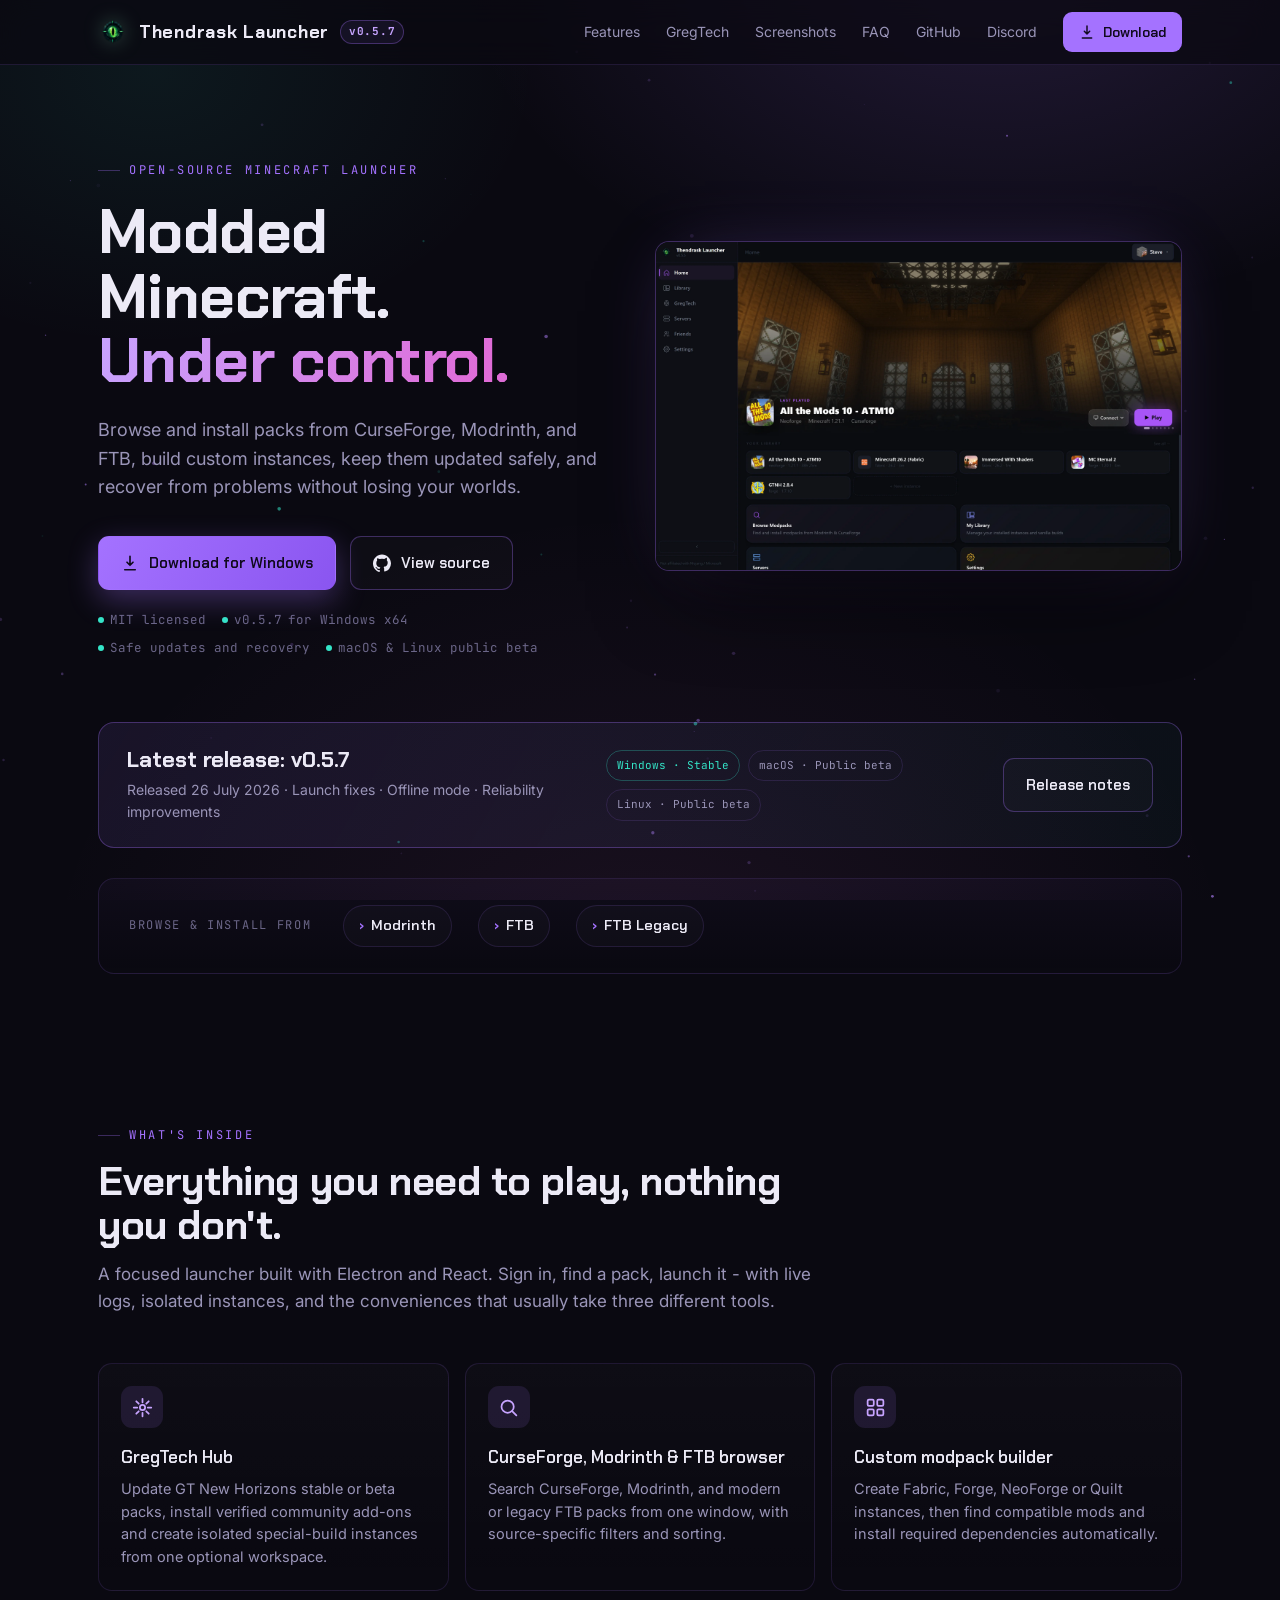
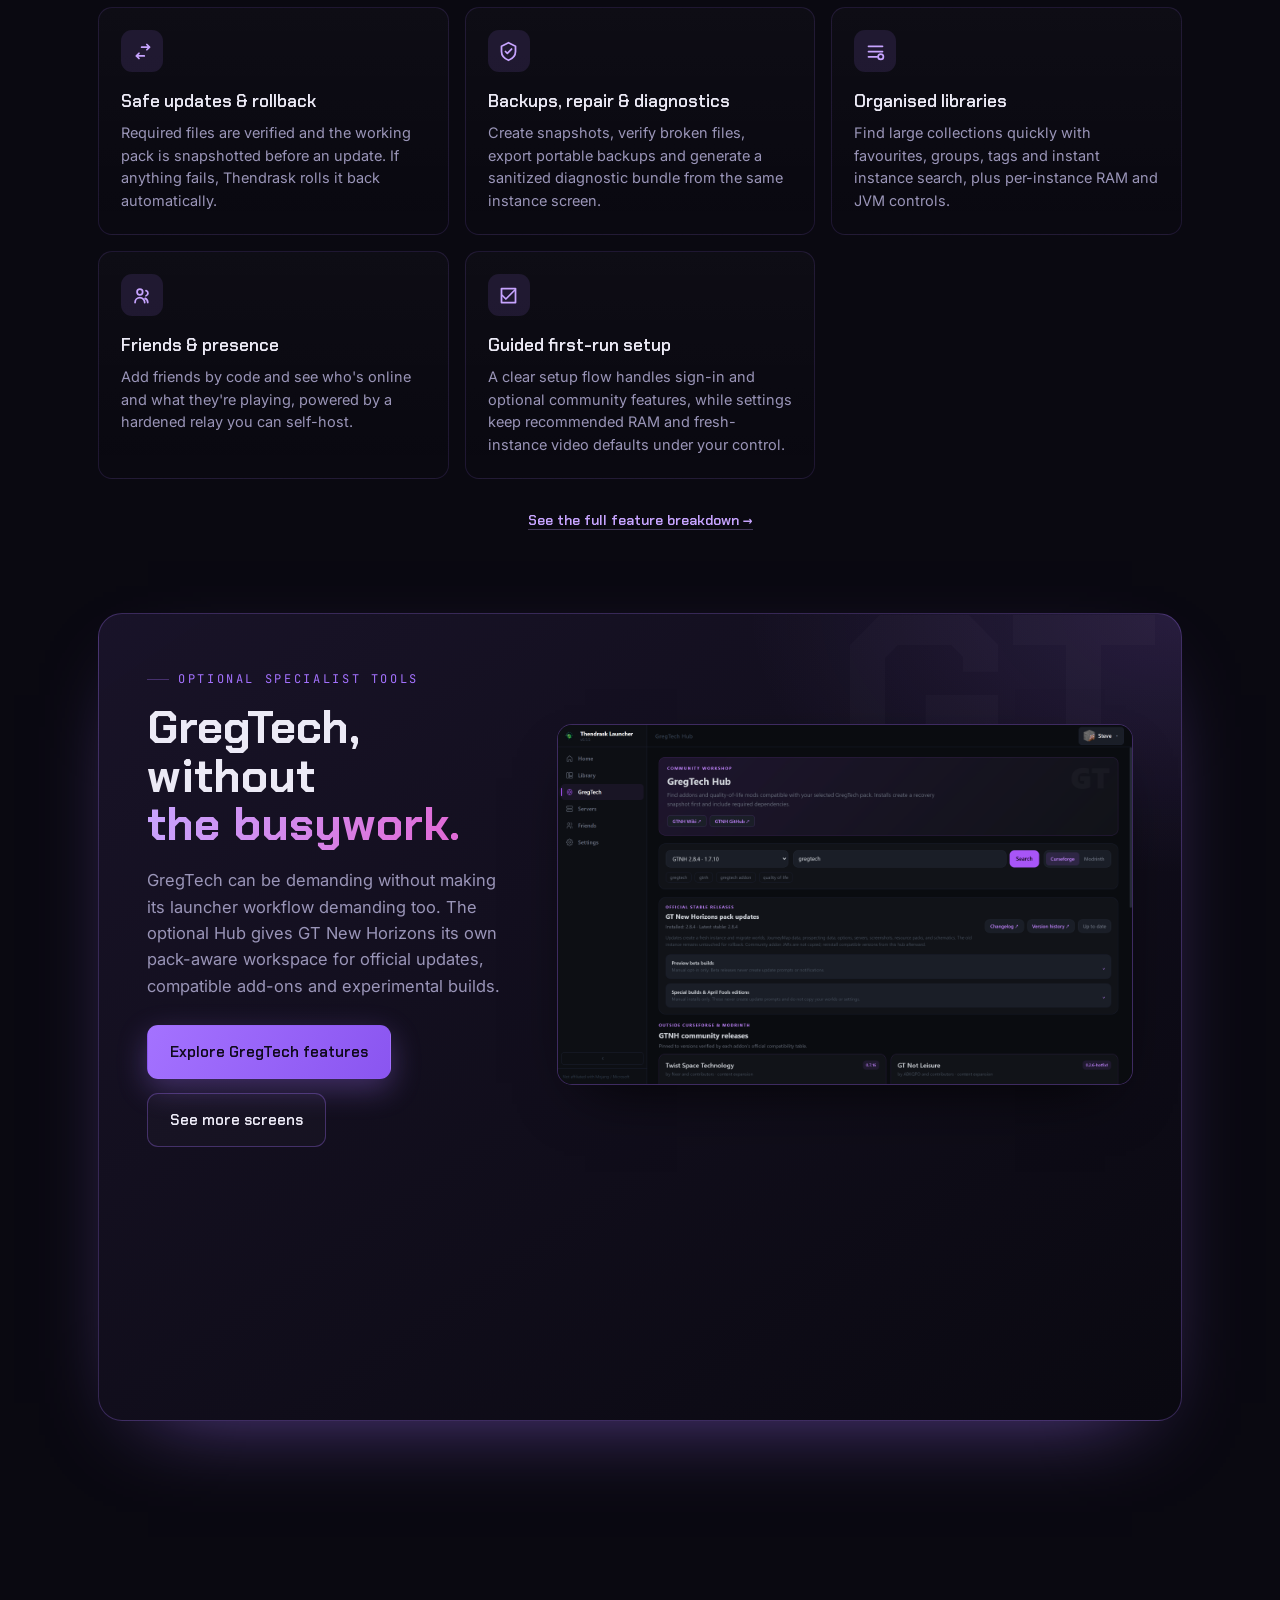
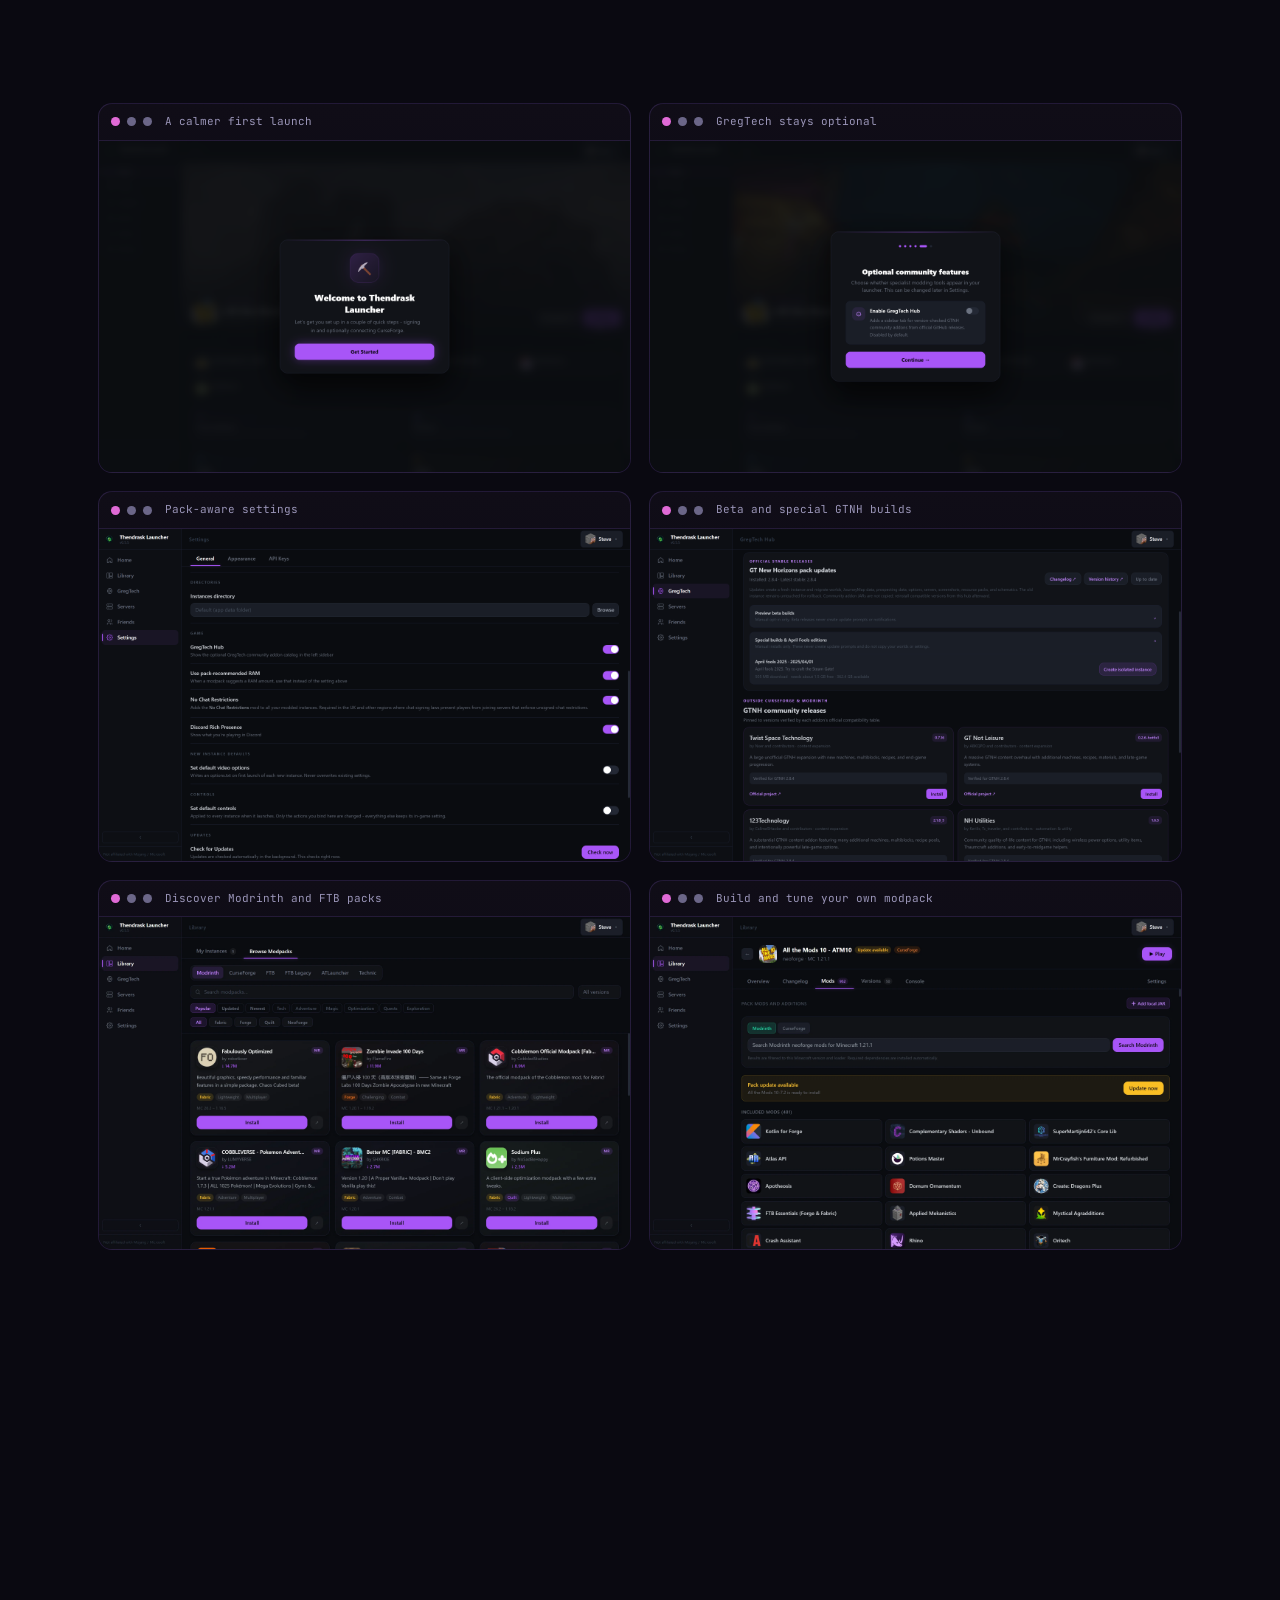
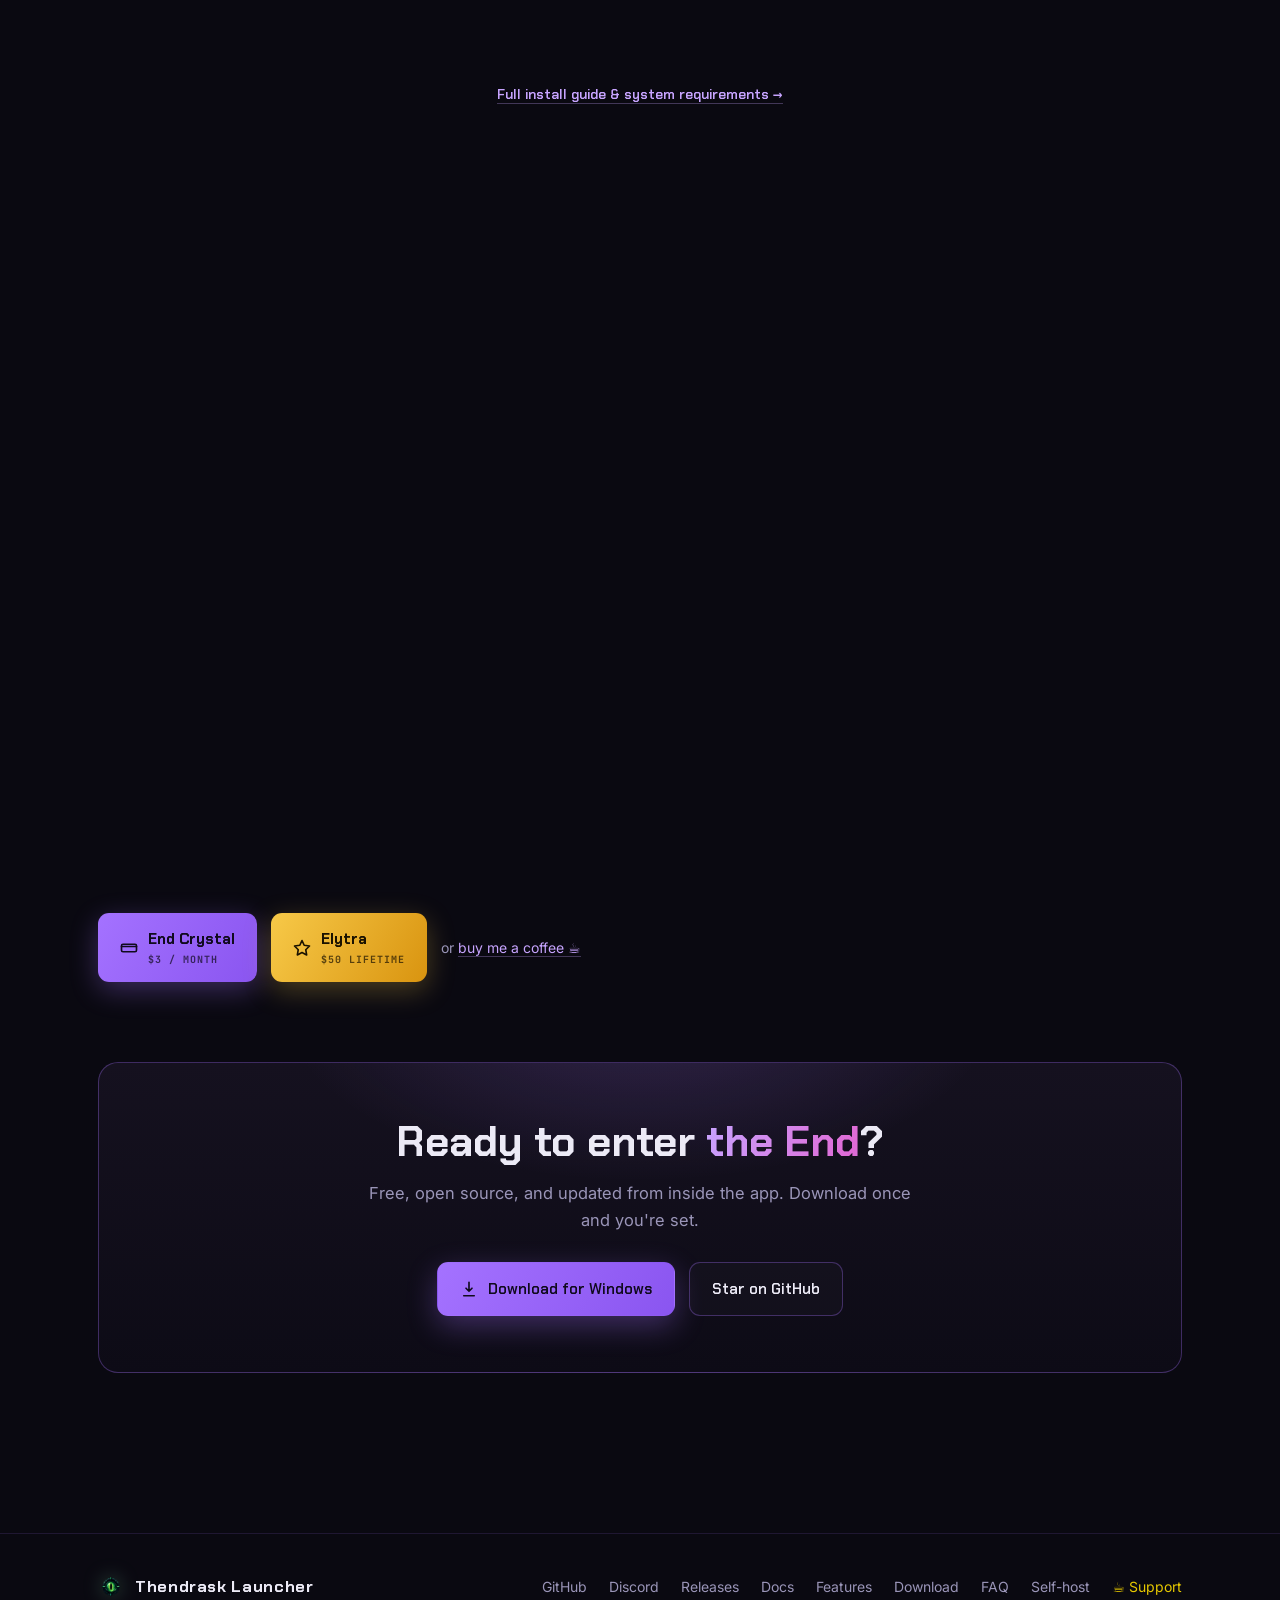
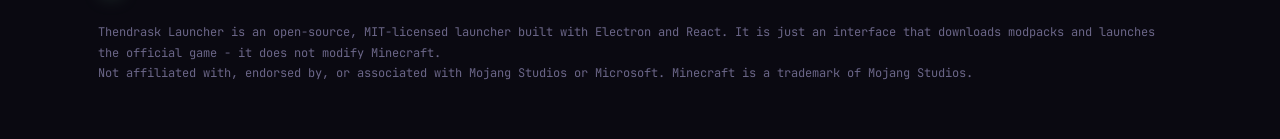
==== commit 43b36172: "Update CurseForge support messaging" ====
--- a/index.html
+++ b/index.html
@@ -4,7 +4,7 @@
 <meta charset="UTF-8" />
 <meta name="viewport" content="width=device-width, initial-scale=1.0" />
 <title>Thendrask Launcher | Free Open-Source Minecraft Launcher</title>
-<meta name="description" content="A dependable, open-source Minecraft launcher with Modrinth and FTB browsing, custom instances, safe updates, backups and recovery tools." />
+<meta name="description" content="A dependable, open-source Minecraft launcher with CurseForge, Modrinth, and FTB browsing, custom instances, safe updates, backups and recovery tools." />
 <link rel="canonical" href="https://thendrask.org/" />
 
 <link rel="icon" href="assets/favicon.ico" sizes="any" />
@@ -17,12 +17,12 @@
 <meta property="og:type" content="website" />
 <meta property="og:url" content="https://thendrask.org/" />
 <meta property="og:title" content="Thendrask Launcher - Modded Minecraft, under control." />
-<meta property="og:description" content="Browse Modrinth and FTB packs, build custom instances, and recover safely with a free, open-source launcher." />
+<meta property="og:description" content="Browse CurseForge, Modrinth, and FTB packs, build custom instances, and recover safely with a free, open-source launcher." />
 <meta property="og:image" content="https://thendrask.org/assets/og.png" />
 <meta property="og:site_name" content="Thendrask Launcher" />
 <meta name="twitter:card" content="summary_large_image" />
 <meta name="twitter:title" content="Thendrask Launcher - Modded Minecraft, under control" />
-<meta name="twitter:description" content="A dependable, open-source launcher with Modrinth and FTB browsing, custom instances and safe recovery." />
+<meta name="twitter:description" content="A dependable, open-source launcher with CurseForge, Modrinth, and FTB browsing, custom instances and safe recovery." />
 <meta name="twitter:image" content="https://thendrask.org/assets/og.png" />
 <meta name="theme-color" content="#0A0911" />
 
@@ -328,7 +328,7 @@
       <div>
         <span class="eyebrow">Open-source Minecraft launcher</span>
         <h1>Modded Minecraft.<br /><span class="accent">Under control.</span></h1>
-        <p class="lede">Browse and install packs from Modrinth and FTB, build custom instances, keep them updated safely, and recover from problems without losing your worlds.</p>
+        <p class="lede">Browse and install packs from CurseForge, Modrinth, and FTB, build custom instances, keep them updated safely, and recover from problems without losing your worlds.</p>
         <div class="cta-row">
           <a class="btn btn-primary" data-windows-download href="https://github.com/Sxarlos/ThendraskLauncher/releases/latest" target="_blank" rel="noopener">
             <svg viewBox="0 0 24 24" fill="none" stroke="currentColor" stroke-width="2.2" stroke-linecap="round" stroke-linejoin="round"><path d="M12 3v12m0 0 4-4m-4 4-4-4M5 21h14"/></svg>
@@ -402,8 +402,8 @@
         </div>
         <div class="feat glow reveal">
           <div class="ic"><svg viewBox="0 0 24 24" fill="none" stroke="currentColor" stroke-width="2" stroke-linecap="round" stroke-linejoin="round"><circle cx="11" cy="11" r="7"/><path d="m21 21-4.3-4.3"/></svg></div>
-          <h3>Modrinth &amp; FTB browser</h3>
-          <p>Search Modrinth plus modern and legacy FTB packs from one window. Modrinth includes sorting and category filters.</p>
+          <h3>CurseForge, Modrinth &amp; FTB browser</h3>
+          <p>Search CurseForge, Modrinth, and modern or legacy FTB packs from one window, with source-specific filters and sorting.</p>
         </div>
         <div class="feat glow reveal">
           <div class="ic"><svg viewBox="0 0 24 24" fill="none" stroke="currentColor" stroke-width="2" stroke-linecap="round" stroke-linejoin="round"><rect x="3" y="3" width="7" height="7" rx="1.5"/><rect x="14" y="3" width="7" height="7" rx="1.5"/><rect x="3" y="14" width="7" height="7" rx="1.5"/><rect x="14" y="14" width="7" height="7" rx="1.5"/></svg></div>
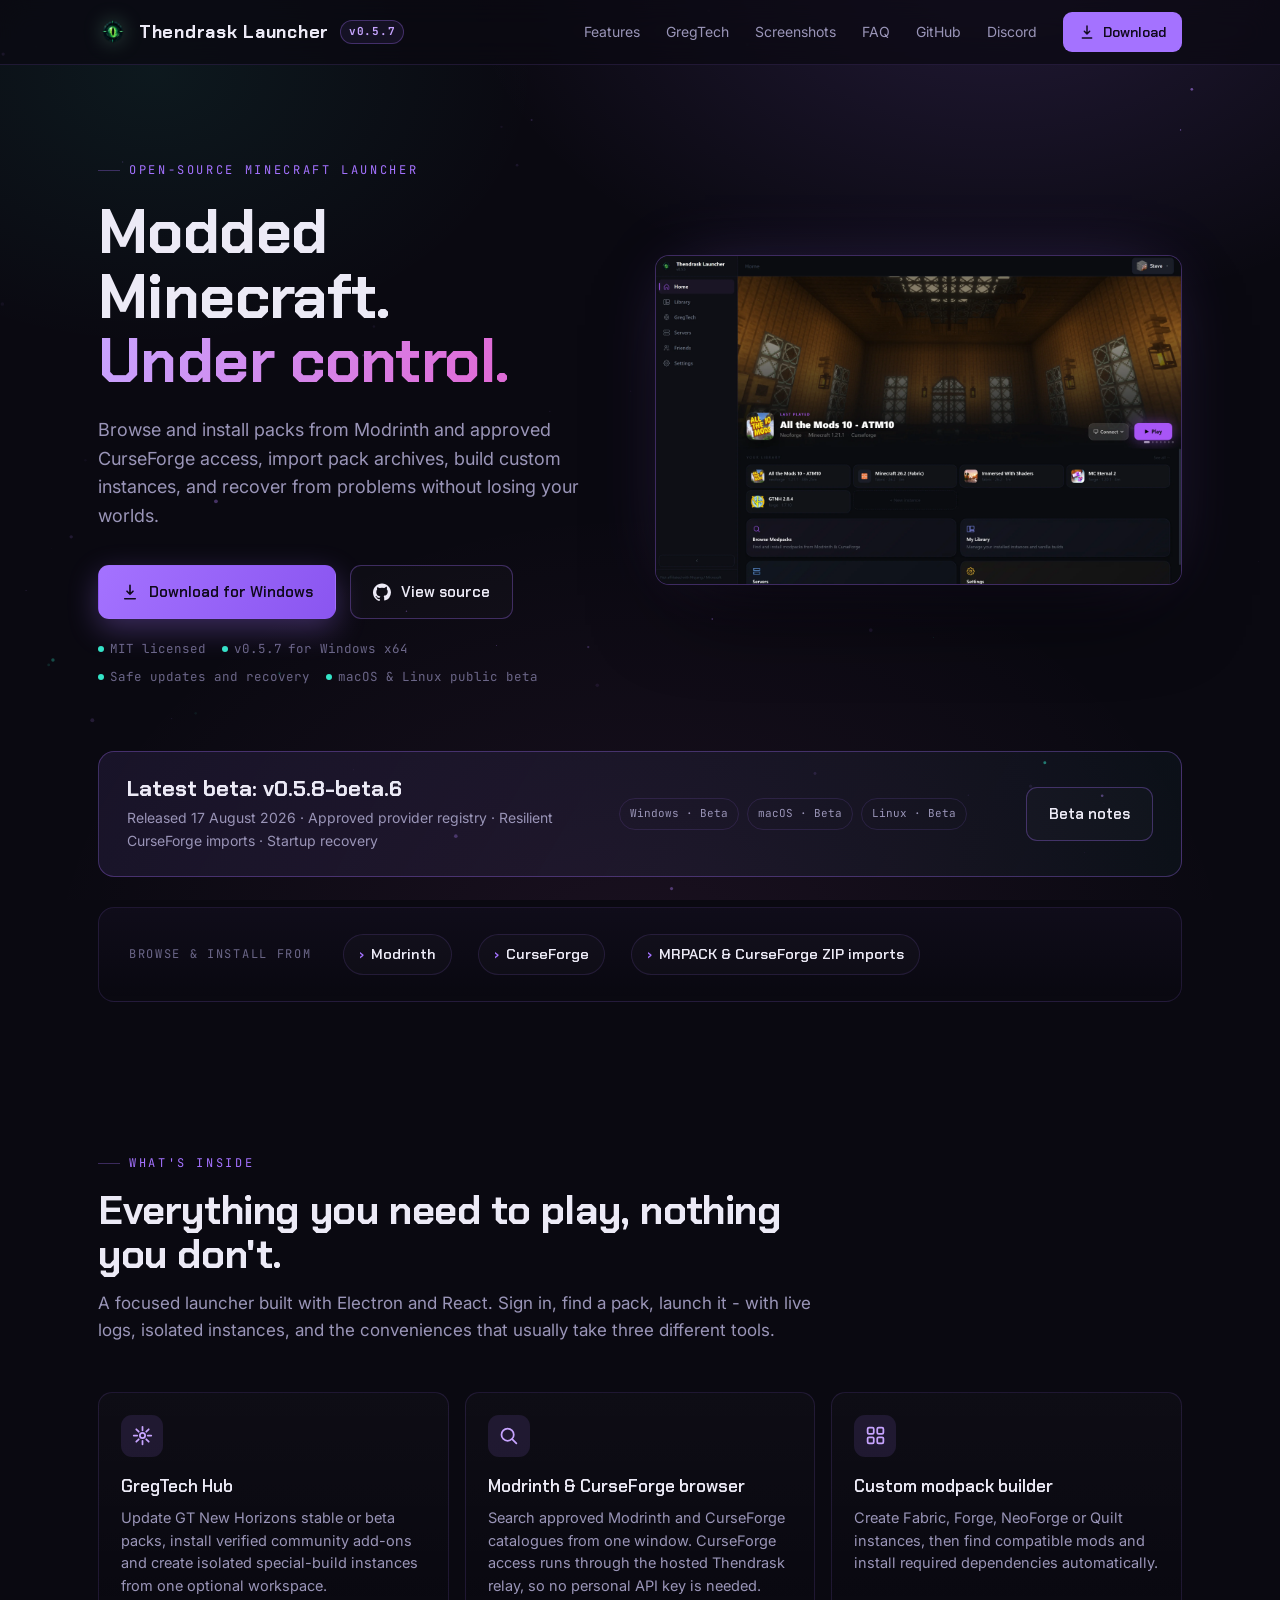
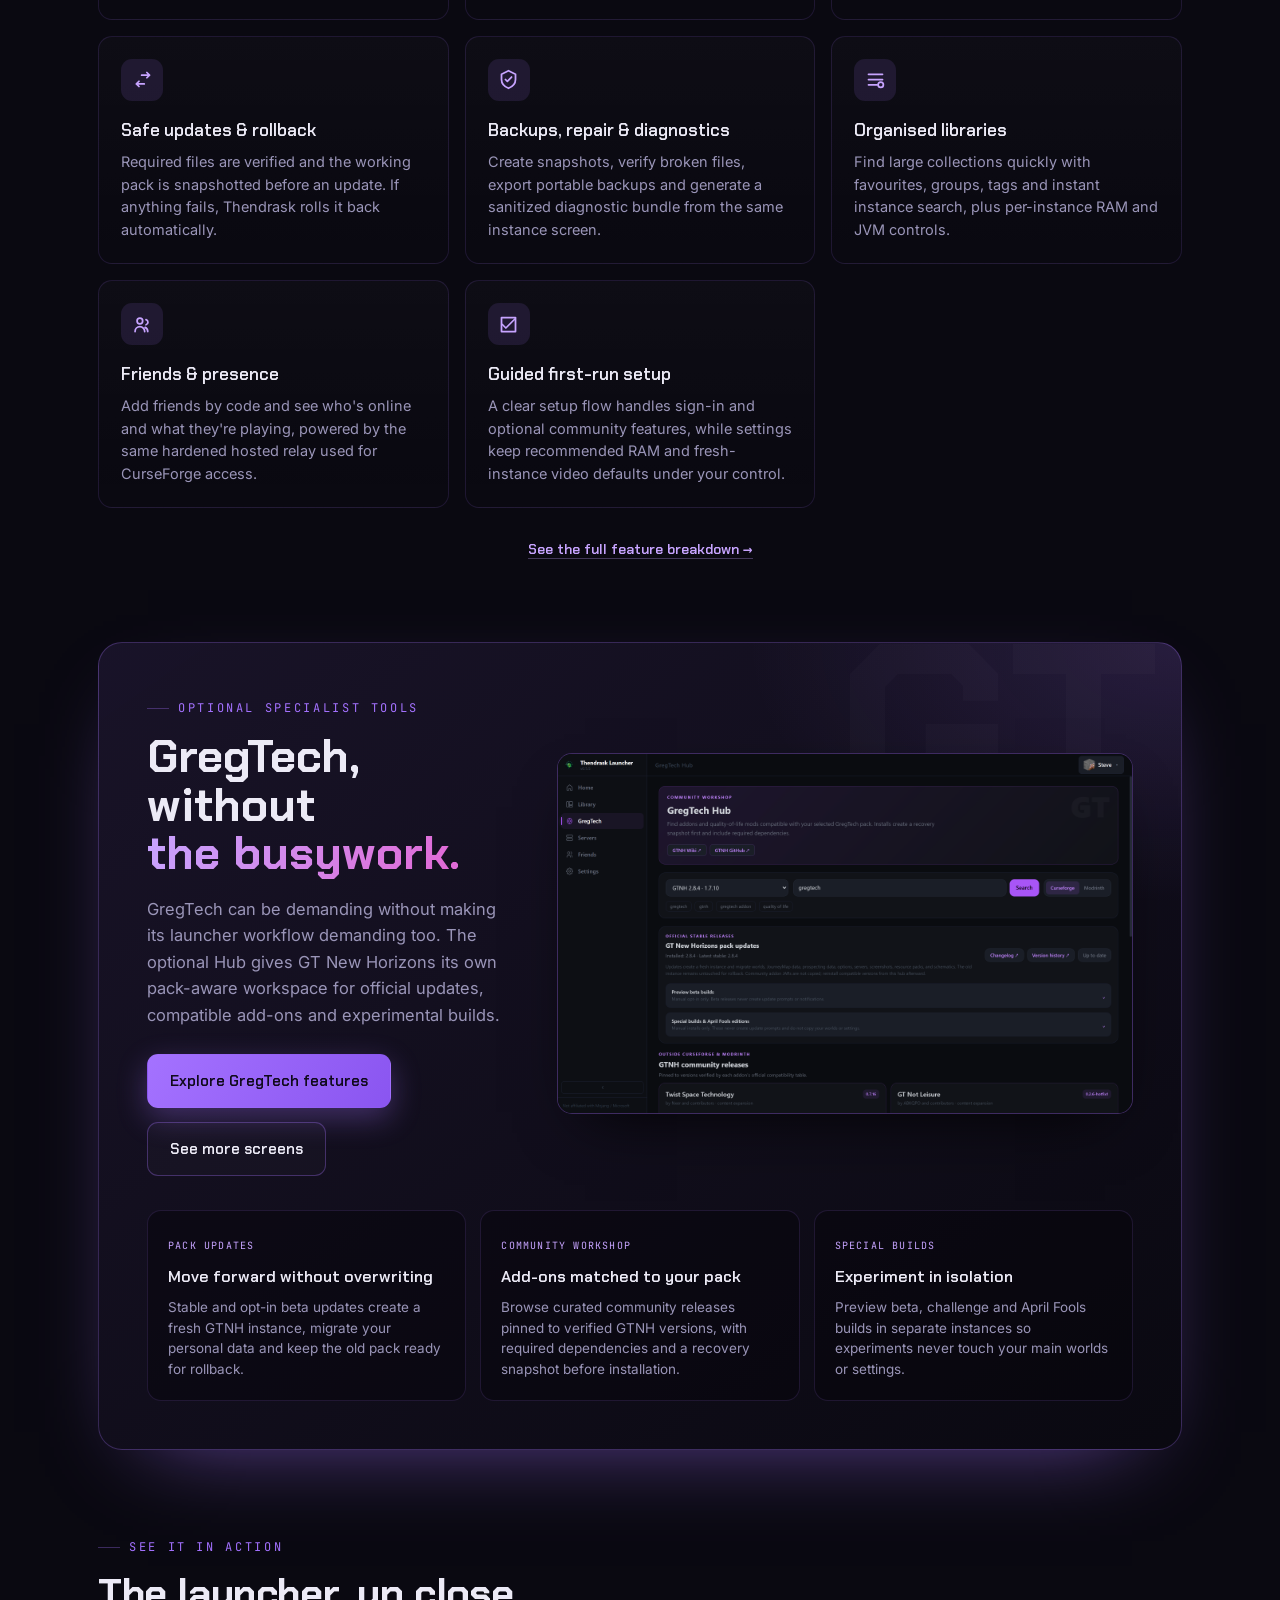
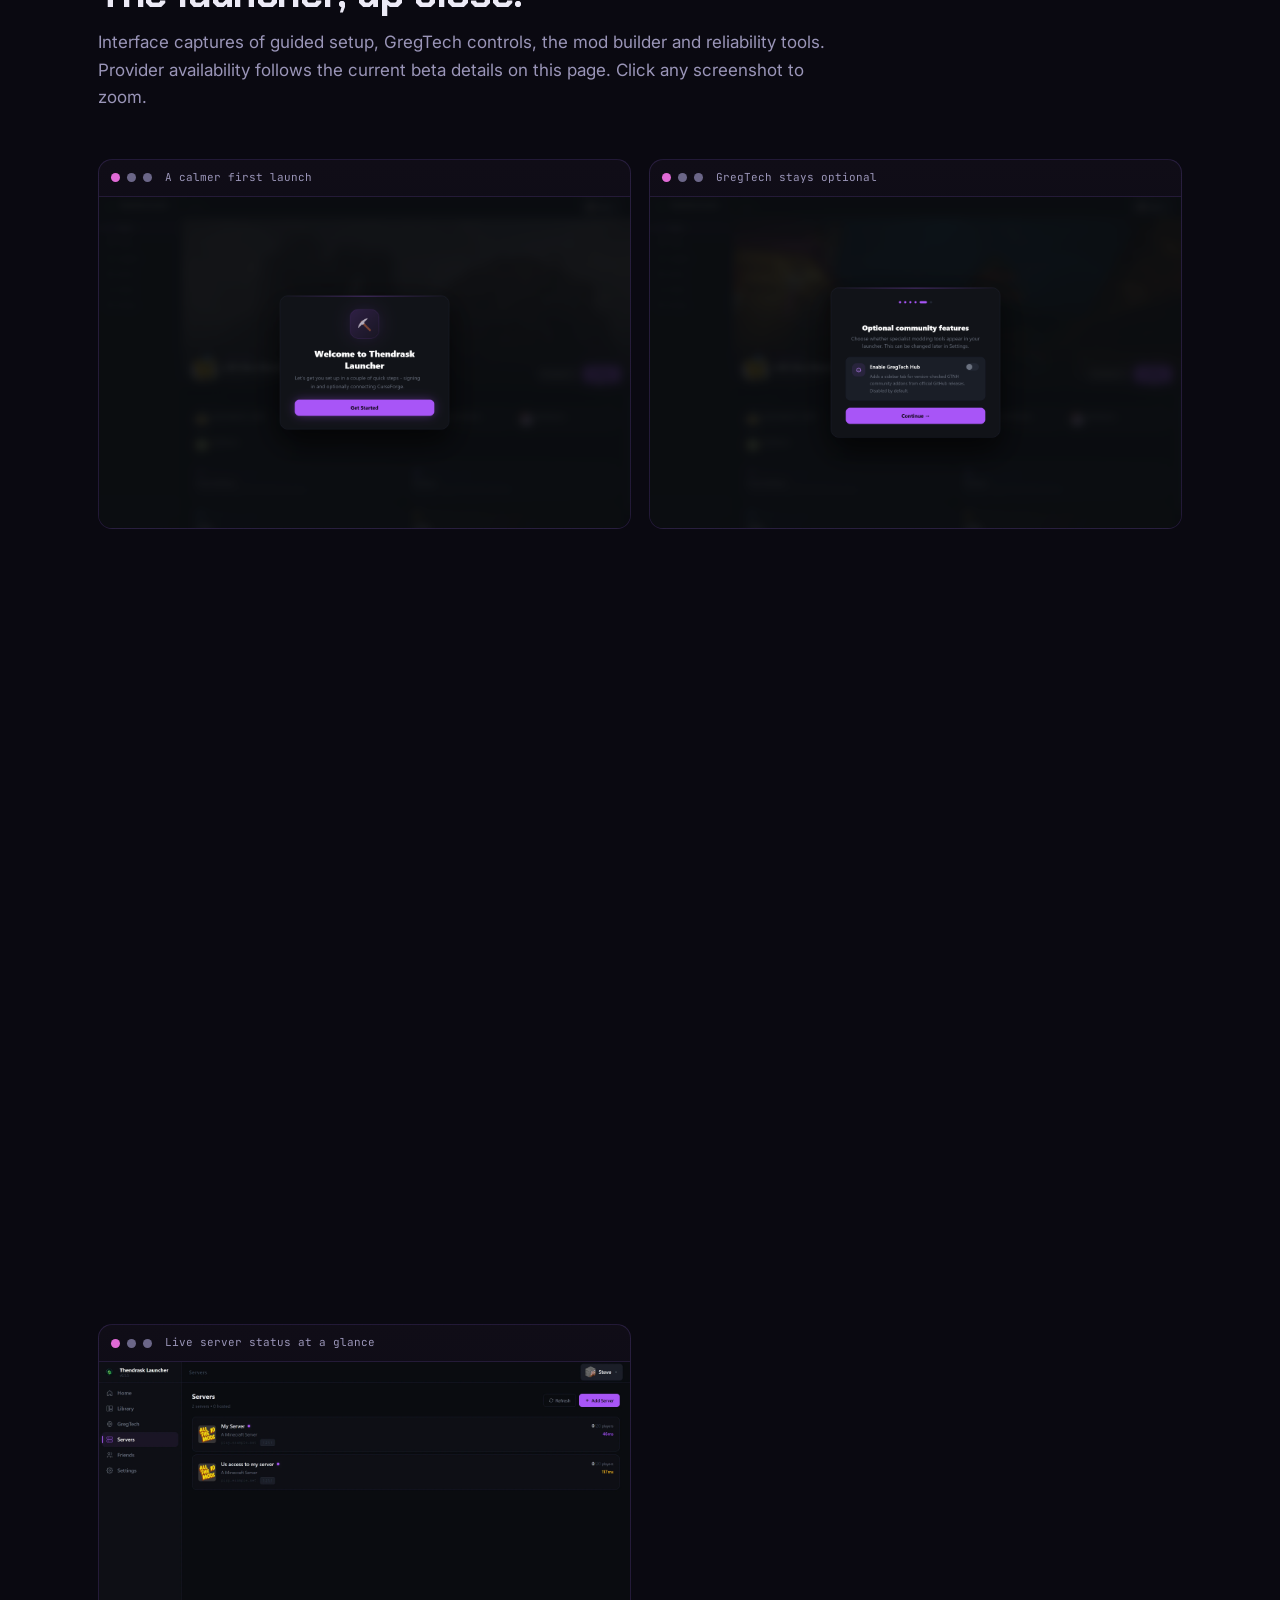
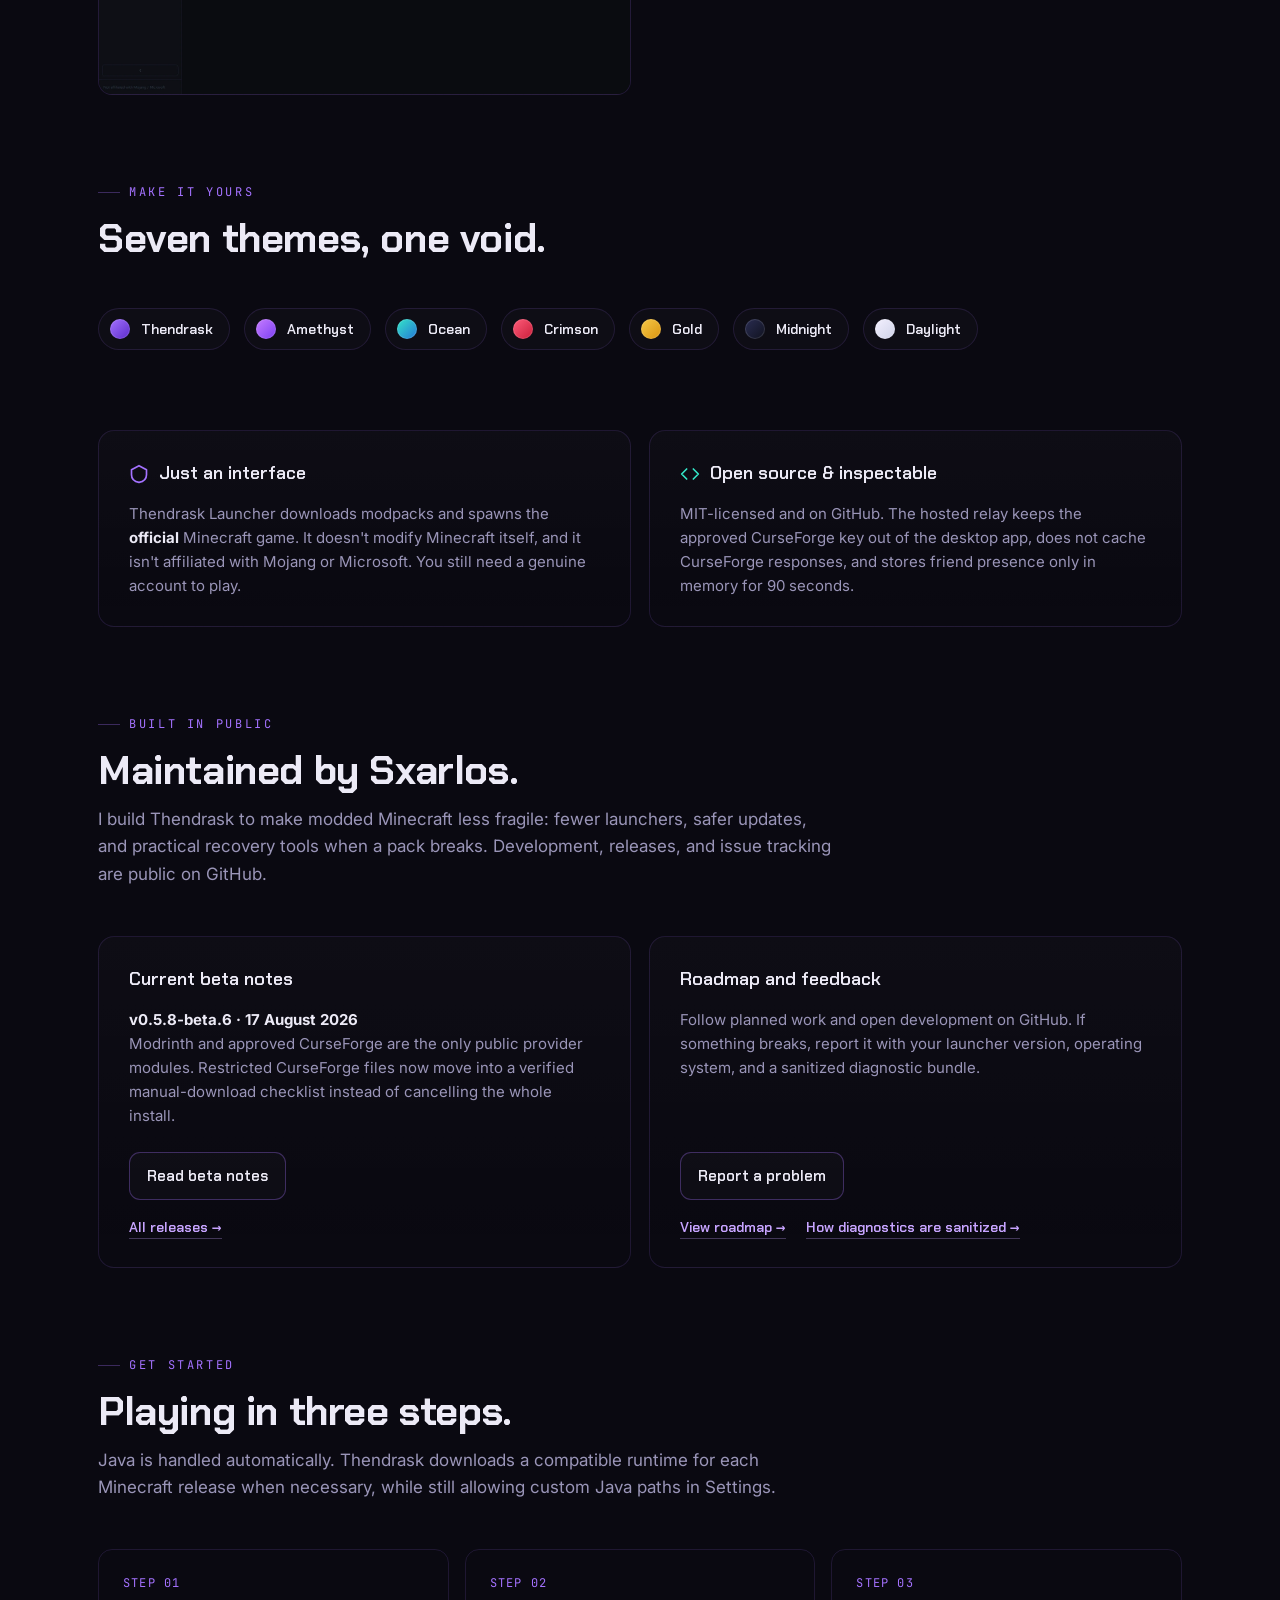
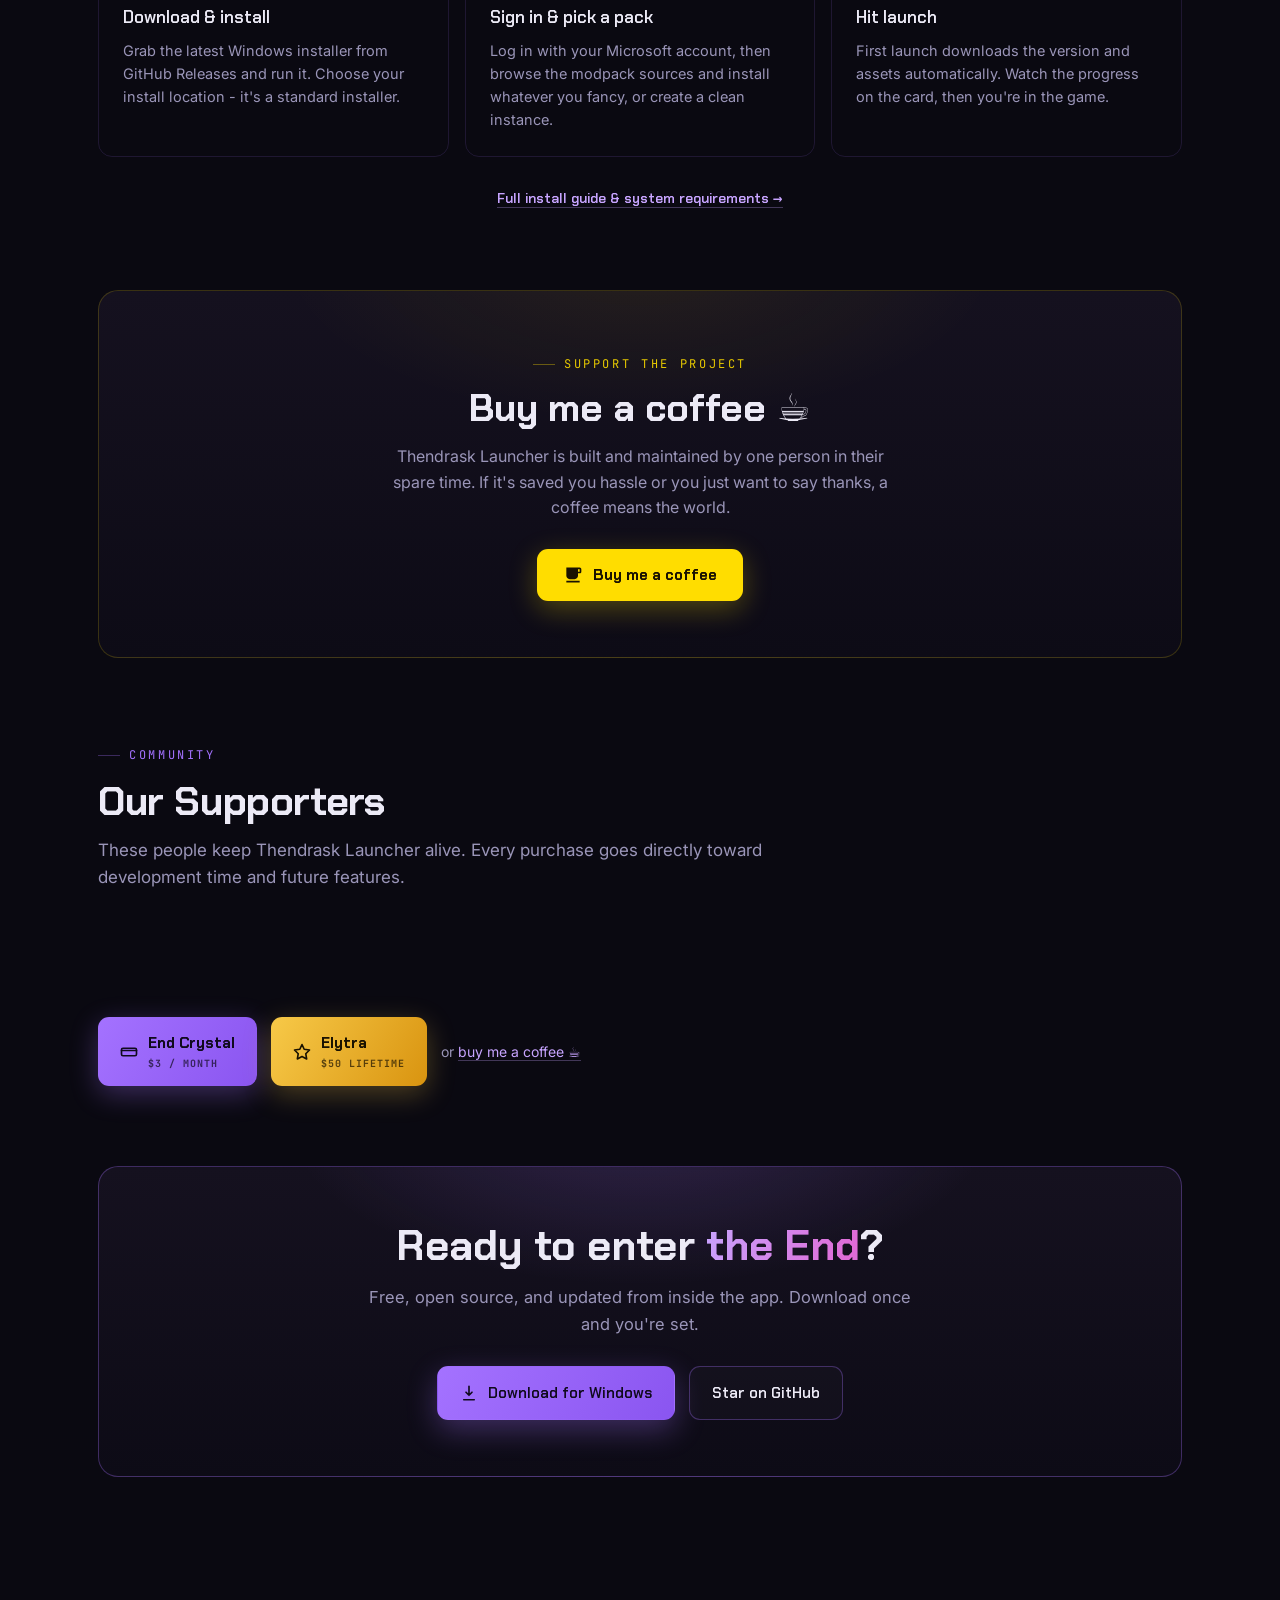
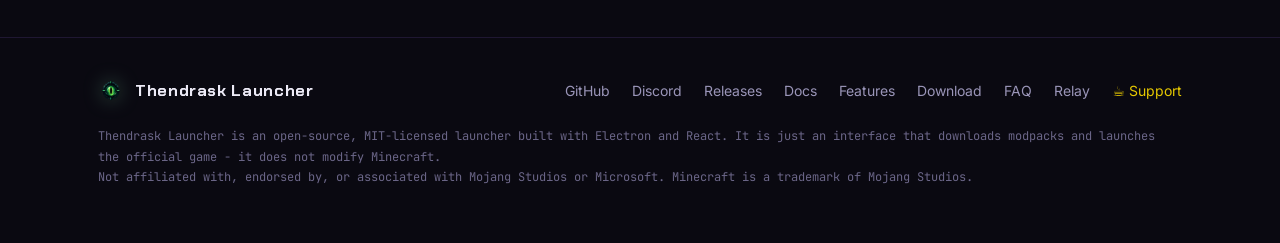
==== commit 875d8881: "Update site for 0.5.8 beta 6" ====
--- a/index.html
+++ b/index.html
@@ -4,7 +4,7 @@
 <meta charset="UTF-8" />
 <meta name="viewport" content="width=device-width, initial-scale=1.0" />
 <title>Thendrask Launcher | Free Open-Source Minecraft Launcher</title>
-<meta name="description" content="A dependable, open-source Minecraft launcher with CurseForge, Modrinth, and FTB browsing, custom instances, safe updates, backups and recovery tools." />
+<meta name="description" content="A dependable, open-source Minecraft launcher with Modrinth and approved CurseForge browsing, pack imports, safe updates, backups and recovery tools." />
 <link rel="canonical" href="https://thendrask.org/" />
 
 <link rel="icon" href="assets/favicon.ico" sizes="any" />
@@ -17,12 +17,12 @@
 <meta property="og:type" content="website" />
 <meta property="og:url" content="https://thendrask.org/" />
 <meta property="og:title" content="Thendrask Launcher - Modded Minecraft, under control." />
-<meta property="og:description" content="Browse CurseForge, Modrinth, and FTB packs, build custom instances, and recover safely with a free, open-source launcher." />
+<meta property="og:description" content="Browse Modrinth and approved CurseForge packs, import pack archives, build custom instances, and recover safely with a free, open-source launcher." />
 <meta property="og:image" content="https://thendrask.org/assets/og.png" />
 <meta property="og:site_name" content="Thendrask Launcher" />
 <meta name="twitter:card" content="summary_large_image" />
 <meta name="twitter:title" content="Thendrask Launcher - Modded Minecraft, under control" />
-<meta name="twitter:description" content="A dependable, open-source launcher with CurseForge, Modrinth, and FTB browsing, custom instances and safe recovery." />
+<meta name="twitter:description" content="A dependable, open-source launcher with Modrinth and approved CurseForge browsing, pack imports, custom instances and safe recovery." />
 <meta name="twitter:image" content="https://thendrask.org/assets/og.png" />
 <meta name="theme-color" content="#0A0911" />
 
@@ -328,7 +328,7 @@
       <div>
         <span class="eyebrow">Open-source Minecraft launcher</span>
         <h1>Modded Minecraft.<br /><span class="accent">Under control.</span></h1>
-        <p class="lede">Browse and install packs from CurseForge, Modrinth, and FTB, build custom instances, keep them updated safely, and recover from problems without losing your worlds.</p>
+        <p class="lede">Browse and install packs from Modrinth and approved CurseForge access, import pack archives, build custom instances, and recover from problems without losing your worlds.</p>
         <div class="cta-row">
           <a class="btn btn-primary" data-windows-download href="https://github.com/Sxarlos/ThendraskLauncher/releases/latest" target="_blank" rel="noopener">
             <svg viewBox="0 0 24 24" fill="none" stroke="currentColor" stroke-width="2.2" stroke-linecap="round" stroke-linejoin="round"><path d="M12 3v12m0 0 4-4m-4 4-4-4M5 21h14"/></svg>
@@ -361,15 +361,15 @@
     <div class="wrap">
       <div class="release-card reveal">
         <div>
-          <h2>Latest release: <span data-current-version>Latest</span></h2>
-          <p>Released <span data-current-version-date>recently</span> &middot; Launch fixes &middot; Offline mode &middot; Reliability improvements</p>
+          <h2>Latest beta: <span data-beta-version>v0.5.8-beta.6</span></h2>
+          <p>Released <span data-beta-version-date>17 August 2026</span> &middot; Approved provider registry &middot; Resilient CurseForge imports &middot; Startup recovery</p>
         </div>
         <div class="release-status">
-          <span class="status-pill stable">Windows &middot; Stable</span>
-          <span class="status-pill">macOS &middot; Public beta</span>
-          <span class="status-pill">Linux &middot; Public beta</span>
-        </div>
-        <a class="btn btn-ghost" data-latest-release href="https://github.com/Sxarlos/ThendraskLauncher/releases/latest" target="_blank" rel="noopener">Release notes</a>
+          <span class="status-pill">Windows &middot; Beta</span>
+          <span class="status-pill">macOS &middot; Beta</span>
+          <span class="status-pill">Linux &middot; Beta</span>
+        </div>
+        <a class="btn btn-ghost" data-beta-release href="https://github.com/Sxarlos/ThendraskLauncher/releases/tag/v0.5.8-beta.6" target="_blank" rel="noopener">Beta notes</a>
       </div>
     </div>
   </section>
@@ -380,8 +380,8 @@
       <div class="strip reveal">
         <span class="label">Browse &amp; install from</span>
         <span class="chip"><span class="d">›</span>Modrinth</span>
-        <span class="chip"><span class="d">›</span>FTB</span>
-        <span class="chip"><span class="d">›</span>FTB Legacy</span>
+        <span class="chip"><span class="d">›</span>CurseForge</span>
+        <span class="chip"><span class="d">›</span>MRPACK &amp; CurseForge ZIP imports</span>
       </div>
     </div>
   </section>
@@ -402,8 +402,8 @@
         </div>
         <div class="feat glow reveal">
           <div class="ic"><svg viewBox="0 0 24 24" fill="none" stroke="currentColor" stroke-width="2" stroke-linecap="round" stroke-linejoin="round"><circle cx="11" cy="11" r="7"/><path d="m21 21-4.3-4.3"/></svg></div>
-          <h3>CurseForge, Modrinth &amp; FTB browser</h3>
-          <p>Search CurseForge, Modrinth, and modern or legacy FTB packs from one window, with source-specific filters and sorting.</p>
+          <h3>Modrinth &amp; CurseForge browser</h3>
+          <p>Search approved Modrinth and CurseForge catalogues from one window. CurseForge access runs through the hosted Thendrask relay, so no personal API key is needed.</p>
         </div>
         <div class="feat glow reveal">
           <div class="ic"><svg viewBox="0 0 24 24" fill="none" stroke="currentColor" stroke-width="2" stroke-linecap="round" stroke-linejoin="round"><rect x="3" y="3" width="7" height="7" rx="1.5"/><rect x="14" y="3" width="7" height="7" rx="1.5"/><rect x="3" y="14" width="7" height="7" rx="1.5"/><rect x="14" y="14" width="7" height="7" rx="1.5"/></svg></div>
@@ -428,7 +428,7 @@
         <div class="feat glow reveal">
           <div class="ic"><svg viewBox="0 0 24 24" fill="none" stroke="currentColor" stroke-width="2" stroke-linecap="round" stroke-linejoin="round"><circle cx="9" cy="8" r="3.2"/><path d="M3.5 20a5.5 5.5 0 0 1 11 0M16 6.5a3 3 0 0 1 0 5.8M18 20a5.3 5.3 0 0 0-3-4.7"/></svg></div>
           <h3>Friends &amp; presence</h3>
-          <p>Add friends by code and see who's online and what they're playing, powered by a hardened relay you can self-host.</p>
+          <p>Add friends by code and see who's online and what they're playing, powered by the same hardened hosted relay used for CurseForge access.</p>
         </div>
         <div class="feat glow reveal">
           <div class="ic"><svg viewBox="0 0 24 24" fill="none" stroke="currentColor" stroke-width="2" stroke-linecap="round" stroke-linejoin="round"><path d="M5 12l4 4L19 6"/><path d="M4 4h16v16H4z"/></svg></div>
@@ -487,7 +487,7 @@
       <div class="sec-head reveal">
         <span class="eyebrow">See it in action</span>
         <h2>The launcher, up close.</h2>
-        <p>Fresh captures from the current Thendrask Launcher release, including guided setup, GregTech controls, the mod builder and reliability tools. Click any screenshot to zoom.</p>
+        <p>Interface captures of guided setup, GregTech controls, the mod builder and reliability tools. Provider availability follows the current beta details on this page. Click any screenshot to zoom.</p>
       </div>
       <div class="gallery" data-stagger>
         <div class="shot reveal">
@@ -505,10 +505,6 @@
         <div class="shot reveal">
           <div class="chrome"><i></i><i></i><i></i><span>Beta and special GTNH builds</span></div>
           <img src="assets/screenshots/gregtech-special-builds.png?v=20260721" data-lightbox data-caption="Preview beta and special GT New Horizons builds" alt="GregTech Hub showing stable GT New Horizons updates, beta previews, special builds and verified community releases" width="1180" height="760" loading="lazy" />
-        </div>
-        <div class="shot reveal">
-          <div class="chrome"><i></i><i></i><i></i><span>Discover Modrinth and FTB packs</span></div>
-          <img src="assets/screenshots/browse.webp?v=20260721" data-lightbox data-caption="Discover Modrinth and FTB packs" alt="Thendrask Launcher browsing popular Modrinth modpacks with version, category and loader filters" width="1440" height="900" loading="lazy" />
         </div>
         <div class="shot reveal">
           <div class="chrome"><i></i><i></i><i></i><span>Build and tune your own modpack</span></div>
@@ -553,8 +549,8 @@
         <p>Thendrask Launcher downloads modpacks and spawns the <strong style="color:var(--paper)">official</strong> Minecraft game. It doesn't modify Minecraft itself, and it isn't affiliated with Mojang or Microsoft. You still need a genuine account to play.</p>
       </div>
       <div class="panel portal glow reveal">
-        <h3><svg viewBox="0 0 24 24" fill="none" stroke="currentColor" stroke-width="2" stroke-linecap="round" stroke-linejoin="round"><path d="M16 18 22 12 16 6M8 6 2 12 8 18"/></svg>Open source &amp; self-hostable</h3>
-        <p>MIT-licensed and on GitHub. The friends feature runs on a small relay you host yourself - paste its URL into <code class="inline">Settings → API Keys</code> and your presence data never leaves infrastructure you control.</p>
+        <h3><svg viewBox="0 0 24 24" fill="none" stroke="currentColor" stroke-width="2" stroke-linecap="round" stroke-linejoin="round"><path d="M16 18 22 12 16 6M8 6 2 12 8 18"/></svg>Open source &amp; inspectable</h3>
+        <p>MIT-licensed and on GitHub. The hosted relay keeps the approved CurseForge key out of the desktop app, does not cache CurseForge responses, and stores friend presence only in memory for 90 seconds.</p>
       </div>
     </div>
   </section>
@@ -569,10 +565,10 @@
       </div>
       <div class="project-grid" data-stagger>
         <div class="panel project-card glow reveal">
-          <h3>Recent release notes</h3>
-          <p><strong style="color:var(--paper)"><span data-current-version>Latest</span> &middot; <span data-current-version-date>recently</span></strong><br />Launch fixes, offline mode, and reliability improvements across instance startup and recovery.</p>
+          <h3>Current beta notes</h3>
+          <p><strong style="color:var(--paper)"><span data-beta-version>v0.5.8-beta.6</span> &middot; <span data-beta-version-date>17 August 2026</span></strong><br />Modrinth and approved CurseForge are the only public provider modules. Restricted CurseForge files now move into a verified manual-download checklist instead of cancelling the whole install.</p>
           <div class="project-actions">
-            <a class="btn btn-ghost" data-latest-release href="https://github.com/Sxarlos/ThendraskLauncher/releases/latest" target="_blank" rel="noopener">Read release notes</a>
+            <a class="btn btn-ghost" data-beta-release href="https://github.com/Sxarlos/ThendraskLauncher/releases/tag/v0.5.8-beta.6" target="_blank" rel="noopener">Read beta notes</a>
             <div class="project-secondary">
               <a class="arrow-link" href="https://github.com/Sxarlos/ThendraskLauncher/releases" target="_blank" rel="noopener">All releases &rarr;</a>
             </div>
@@ -698,7 +694,7 @@
         <a href="/features">Features</a>
         <a href="/download">Download</a>
         <a href="/faq">FAQ</a>
-        <a href="/selfhost">Self-host</a>
+        <a href="/selfhost">Relay</a>
         <a href="https://buymeacoffee.com/sxarlos" target="_blank" rel="noopener" style="color:#e6c800;">☕ Support</a>
       </div>
     </div>
@@ -709,6 +705,6 @@
   </div>
 </footer>
 
-<script type="module" src="assets/site.js?v=20260727"></script>
+<script type="module" src="assets/site.js?v=20260818"></script>
 </body>
 </html>
